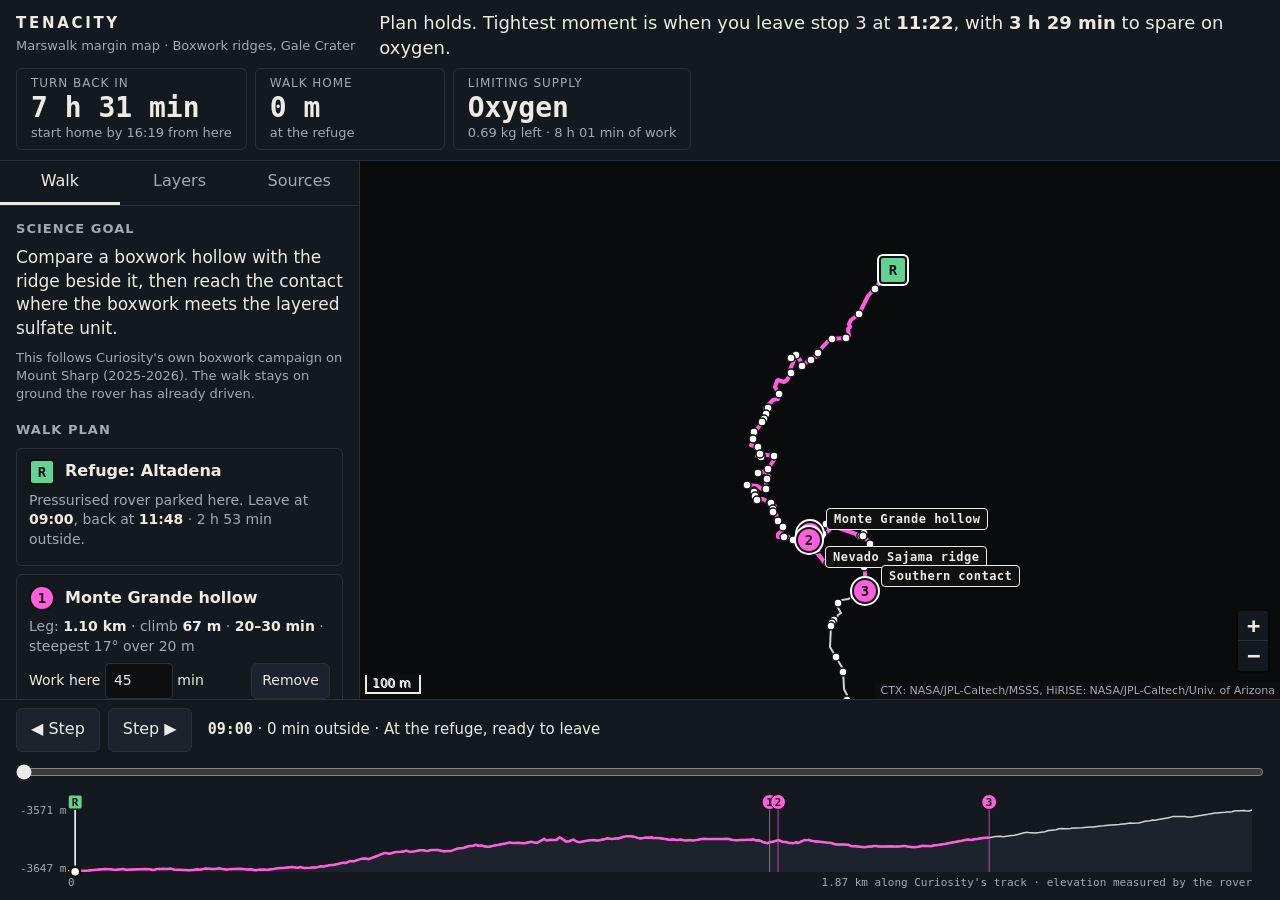
==== index.html @ 10435a05 "Add first version of the Marswalk margin map Static web app for one walk across the boxwork ridges o" ====
<!doctype html>
<html lang="en">
<head>
  <meta charset="utf-8">
  <meta name="viewport" content="width=device-width, initial-scale=1">
  <title>Tenacity · Marswalk margin map</title>
  <link rel="stylesheet" href="vendor/leaflet/leaflet.css">
  <link rel="stylesheet" href="css/style.css">
</head>
<body>
  <header id="strip">
    <div class="brand">
      <strong>TENACITY</strong>
      <span>Marswalk margin map · Boxwork ridges, Gale Crater</span>
    </div>
    <p id="verdict" role="status" aria-live="polite"></p>
    <div class="nums">
      <div class="num" id="num-turn"><span class="k">Turn back in</span><span class="v"></span><span class="s"></span></div>
      <div class="num" id="num-home"><span class="k">Walk home</span><span class="v"></span><span class="s"></span></div>
      <div class="num" id="num-limit"><span class="k">Limiting supply</span><span class="v"></span><span class="s"></span></div>
    </div>
  </header>

  <main>
    <aside id="panel">
      <nav class="tabs" role="tablist">
        <button role="tab" data-tab="walk" aria-selected="true">Walk</button>
        <button role="tab" data-tab="layers" aria-selected="false">Layers</button>
        <button role="tab" data-tab="sources" aria-selected="false">Sources</button>
      </nav>
      <section id="tab-walk" class="tab"></section>
      <section id="tab-layers" class="tab" hidden></section>
      <section id="tab-sources" class="tab" hidden></section>
    </aside>

    <div id="map" aria-label="Map of the walk"></div>
    <section id="stopcard" hidden></section>
  </main>

  <footer id="timeline">
    <div class="tl-controls">
      <button id="leg-prev" aria-label="Previous step">◀ Step</button>
      <button id="leg-next" aria-label="Next step">Step ▶</button>
      <div id="tl-label"></div>
    </div>
    <input id="scrub" type="range" min="0" max="100" step="1" value="0" aria-label="Time in the plan">
    <div id="profile"></div>
  </footer>

  <div id="cuff-sheet" hidden>
    <div class="cuff-actions">
      <button id="cuff-print">Print</button>
      <button id="cuff-close">Close</button>
    </div>
    <article id="cuff"></article>
  </div>

  <script src="vendor/leaflet/leaflet.js"></script>
  <script type="module" src="js/app.js"></script>
</body>
</html>
---- vendor/leaflet/leaflet.css ----
/* required styles */

.leaflet-pane,
.leaflet-tile,
.leaflet-marker-icon,
.leaflet-marker-shadow,
.leaflet-tile-container,
.leaflet-pane > svg,
.leaflet-pane > canvas,
.leaflet-zoom-box,
.leaflet-image-layer,
.leaflet-layer {
	position: absolute;
	left: 0;
	top: 0;
	}
.leaflet-container {
	overflow: hidden;
	}
.leaflet-tile,
.leaflet-marker-icon,
.leaflet-marker-shadow {
	-webkit-user-select: none;
	   -moz-user-select: none;
	        user-select: none;
	  -webkit-user-drag: none;
	}
/* Prevents IE11 from highlighting tiles in blue */
.leaflet-tile::selection {
	background: transparent;
}
/* Safari renders non-retina tile on retina better with this, but Chrome is worse */
.leaflet-safari .leaflet-tile {
	image-rendering: -webkit-optimize-contrast;
	}
/* hack that prevents hw layers "stretching" when loading new tiles */
.leaflet-safari .leaflet-tile-container {
	width: 1600px;
	height: 1600px;
	-webkit-transform-origin: 0 0;
	}
.leaflet-marker-icon,
.leaflet-marker-shadow {
	display: block;
	}
/* .leaflet-container svg: reset svg max-width decleration shipped in Joomla! (joomla.org) 3.x */
/* .leaflet-container img: map is broken in FF if you have max-width: 100% on tiles */
.leaflet-container .leaflet-overlay-pane svg {
	max-width: none !important;
	max-height: none !important;
	}
.leaflet-container .leaflet-marker-pane img,
.leaflet-container .leaflet-shadow-pane img,
.leaflet-container .leaflet-tile-pane img,
.leaflet-container img.leaflet-image-layer,
.leaflet-container .leaflet-tile {
	max-width: none !important;
	max-height: none !important;
	width: auto;
	padding: 0;
	}

.leaflet-container img.leaflet-tile {
	/* See: https://bugs.chromium.org/p/chromium/issues/detail?id=600120 */
	mix-blend-mode: plus-lighter;
}

.leaflet-container.leaflet-touch-zoom {
	-ms-touch-action: pan-x pan-y;
	touch-action: pan-x pan-y;
	}
.leaflet-container.leaflet-touch-drag {
	-ms-touch-action: pinch-zoom;
	/* Fallback for FF which doesn't support pinch-zoom */
	touch-action: none;
	touch-action: pinch-zoom;
}
.leaflet-container.leaflet-touch-drag.leaflet-touch-zoom {
	-ms-touch-action: none;
	touch-action: none;
}
.leaflet-container {
	-webkit-tap-highlight-color: transparent;
}
.leaflet-container a {
	-webkit-tap-highlight-color: rgba(51, 181, 229, 0.4);
}
.leaflet-tile {
	filter: inherit;
	visibility: hidden;
	}
.leaflet-tile-loaded {
	visibility: inherit;
	}
.leaflet-zoom-box {
	width: 0;
	height: 0;
	-moz-box-sizing: border-box;
	     box-sizing: border-box;
	z-index: 800;
	}
/* workaround for https://bugzilla.mozilla.org/show_bug.cgi?id=888319 */
.leaflet-overlay-pane svg {
	-moz-user-select: none;
	}

.leaflet-pane         { z-index: 400; }

.leaflet-tile-pane    { z-index: 200; }
.leaflet-overlay-pane { z-index: 400; }
.leaflet-shadow-pane  { z-index: 500; }
.leaflet-marker-pane  { z-index: 600; }
.leaflet-tooltip-pane   { z-index: 650; }
.leaflet-popup-pane   { z-index: 700; }

.leaflet-map-pane canvas { z-index: 100; }
.leaflet-map-pane svg    { z-index: 200; }

.leaflet-vml-shape {
	width: 1px;
	height: 1px;
	}
.lvml {
	behavior: url(#default#VML);
	display: inline-block;
	position: absolute;
	}


/* control positioning */

.leaflet-control {
	position: relative;
	z-index: 800;
	pointer-events: visiblePainted; /* IE 9-10 doesn't have auto */
	pointer-events: auto;
	}
.leaflet-top,
.leaflet-bottom {
	position: absolute;
	z-index: 1000;
	pointer-events: none;
	}
.leaflet-top {
	top: 0;
	}
.leaflet-right {
	right: 0;
	}
.leaflet-bottom {
	bottom: 0;
	}
.leaflet-left {
	left: 0;
	}
.leaflet-control {
	float: left;
	clear: both;
	}
.leaflet-right .leaflet-control {
	float: right;
	}
.leaflet-top .leaflet-control {
	margin-top: 10px;
	}
.leaflet-bottom .leaflet-control {
	margin-bottom: 10px;
	}
.leaflet-left .leaflet-control {
	margin-left: 10px;
	}
.leaflet-right .leaflet-control {
	margin-right: 10px;
	}


/* zoom and fade animations */

.leaflet-fade-anim .leaflet-popup {
	opacity: 0;
	-webkit-transition: opacity 0.2s linear;
	   -moz-transition: opacity 0.2s linear;
	        transition: opacity 0.2s linear;
	}
.leaflet-fade-anim .leaflet-map-pane .leaflet-popup {
	opacity: 1;
	}
.leaflet-zoom-animated {
	-webkit-transform-origin: 0 0;
	    -ms-transform-origin: 0 0;
	        transform-origin: 0 0;
	}
svg.leaflet-zoom-animated {
	will-change: transform;
}

.leaflet-zoom-anim .leaflet-zoom-animated {
	-webkit-transition: -webkit-transform 0.25s cubic-bezier(0,0,0.25,1);
	   -moz-transition:    -moz-transform 0.25s cubic-bezier(0,0,0.25,1);
	        transition:         transform 0.25s cubic-bezier(0,0,0.25,1);
	}
.leaflet-zoom-anim .leaflet-tile,
.leaflet-pan-anim .leaflet-tile {
	-webkit-transition: none;
	   -moz-transition: none;
	        transition: none;
	}

.leaflet-zoom-anim .leaflet-zoom-hide {
	visibility: hidden;
	}


/* cursors */

.leaflet-interactive {
	cursor: pointer;
	}
.leaflet-grab {
	cursor: -webkit-grab;
	cursor:    -moz-grab;
	cursor:         grab;
	}
.leaflet-crosshair,
.leaflet-crosshair .leaflet-interactive {
	cursor: crosshair;
	}
.leaflet-popup-pane,
.leaflet-control {
	cursor: auto;
	}
.leaflet-dragging .leaflet-grab,
.leaflet-dragging .leaflet-grab .leaflet-interactive,
.leaflet-dragging .leaflet-marker-draggable {
	cursor: move;
	cursor: -webkit-grabbing;
	cursor:    -moz-grabbing;
	cursor:         grabbing;
	}

/* marker & overlays interactivity */
.leaflet-marker-icon,
.leaflet-marker-shadow,
.leaflet-image-layer,
.leaflet-pane > svg path,
.leaflet-tile-container {
	pointer-events: none;
	}

.leaflet-marker-icon.leaflet-interactive,
.leaflet-image-layer.leaflet-interactive,
.leaflet-pane > svg path.leaflet-interactive,
svg.leaflet-image-layer.leaflet-interactive path {
	pointer-events: visiblePainted; /* IE 9-10 doesn't have auto */
	pointer-events: auto;
	}

/* visual tweaks */

.leaflet-container {
	background: #ddd;
	outline-offset: 1px;
	}
.leaflet-container a {
	color: #0078A8;
	}
.leaflet-zoom-box {
	border: 2px dotted #38f;
	background: rgba(255,255,255,0.5);
	}


/* general typography */
.leaflet-container {
	font-family: "Helvetica Neue", Arial, Helvetica, sans-serif;
	font-size: 12px;
	font-size: 0.75rem;
	line-height: 1.5;
	}


/* general toolbar styles */

.leaflet-bar {
	box-shadow: 0 1px 5px rgba(0,0,0,0.65);
	border-radius: 4px;
	}
.leaflet-bar a {
	background-color: #fff;
	border-bottom: 1px solid #ccc;
	width: 26px;
	height: 26px;
	line-height: 26px;
	display: block;
	text-align: center;
	text-decoration: none;
	color: black;
	}
.leaflet-bar a,
.leaflet-control-layers-toggle {
	background-position: 50% 50%;
	background-repeat: no-repeat;
	display: block;
	}
.leaflet-bar a:hover,
.leaflet-bar a:focus {
	background-color: #f4f4f4;
	}
.leaflet-bar a:first-child {
	border-top-left-radius: 4px;
	border-top-right-radius: 4px;
	}
.leaflet-bar a:last-child {
	border-bottom-left-radius: 4px;
	border-bottom-right-radius: 4px;
	border-bottom: none;
	}
.leaflet-bar a.leaflet-disabled {
	cursor: default;
	background-color: #f4f4f4;
	color: #bbb;
	}

.leaflet-touch .leaflet-bar a {
	width: 30px;
	height: 30px;
	line-height: 30px;
	}
.leaflet-touch .leaflet-bar a:first-child {
	border-top-left-radius: 2px;
	border-top-right-radius: 2px;
	}
.leaflet-touch .leaflet-bar a:last-child {
	border-bottom-left-radius: 2px;
	border-bottom-right-radius: 2px;
	}

/* zoom control */

.leaflet-control-zoom-in,
.leaflet-control-zoom-out {
	font: bold 18px 'Lucida Console', Monaco, monospace;
	text-indent: 1px;
	}

.leaflet-touch .leaflet-control-zoom-in, .leaflet-touch .leaflet-control-zoom-out  {
	font-size: 22px;
	}


/* layers control */

.leaflet-control-layers {
	box-shadow: 0 1px 5px rgba(0,0,0,0.4);
	background: #fff;
	border-radius: 5px;
	}
.leaflet-control-layers-toggle {
	background-image: url(images/layers.png);
	width: 36px;
	height: 36px;
	}
.leaflet-retina .leaflet-control-layers-toggle {
	background-image: url(images/layers-2x.png);
	background-size: 26px 26px;
	}
.leaflet-touch .leaflet-control-layers-toggle {
	width: 44px;
	height: 44px;
	}
.leaflet-control-layers .leaflet-control-layers-list,
.leaflet-control-layers-expanded .leaflet-control-layers-toggle {
	display: none;
	}
.leaflet-control-layers-expanded .leaflet-control-layers-list {
	display: block;
	position: relative;
	}
.leaflet-control-layers-expanded {
	padding: 6px 10px 6px 6px;
	color: #333;
	background: #fff;
	}
.leaflet-control-layers-scrollbar {
	overflow-y: scroll;
	overflow-x: hidden;
	padding-right: 5px;
	}
.leaflet-control-layers-selector {
	margin-top: 2px;
	position: relative;
	top: 1px;
	}
.leaflet-control-layers label {
	display: block;
	font-size: 13px;
	font-size: 1.08333em;
	}
.leaflet-control-layers-separator {
	height: 0;
	border-top: 1px solid #ddd;
	margin: 5px -10px 5px -6px;
	}

/* Default icon URLs */
.leaflet-default-icon-path { /* used only in path-guessing heuristic, see L.Icon.Default */
	background-image: url(images/marker-icon.png);
	}


/* attribution and scale controls */

.leaflet-container .leaflet-control-attribution {
	background: #fff;
	background: rgba(255, 255, 255, 0.8);
	margin: 0;
	}
.leaflet-control-attribution,
.leaflet-control-scale-line {
	padding: 0 5px;
	color: #333;
	line-height: 1.4;
	}
.leaflet-control-attribution a {
	text-decoration: none;
	}
.leaflet-control-attribution a:hover,
.leaflet-control-attribution a:focus {
	text-decoration: underline;
	}
.leaflet-attribution-flag {
	display: inline !important;
	vertical-align: baseline !important;
	width: 1em;
	height: 0.6669em;
	}
.leaflet-left .leaflet-control-scale {
	margin-left: 5px;
	}
.leaflet-bottom .leaflet-control-scale {
	margin-bottom: 5px;
	}
.leaflet-control-scale-line {
	border: 2px solid #777;
	border-top: none;
	line-height: 1.1;
	padding: 2px 5px 1px;
	white-space: nowrap;
	-moz-box-sizing: border-box;
	     box-sizing: border-box;
	background: rgba(255, 255, 255, 0.8);
	text-shadow: 1px 1px #fff;
	}
.leaflet-control-scale-line:not(:first-child) {
	border-top: 2px solid #777;
	border-bottom: none;
	margin-top: -2px;
	}
.leaflet-control-scale-line:not(:first-child):not(:last-child) {
	border-bottom: 2px solid #777;
	}

.leaflet-touch .leaflet-control-attribution,
.leaflet-touch .leaflet-control-layers,
.leaflet-touch .leaflet-bar {
	box-shadow: none;
	}
.leaflet-touch .leaflet-control-layers,
.leaflet-touch .leaflet-bar {
	border: 2px solid rgba(0,0,0,0.2);
	background-clip: padding-box;
	}


/* popup */

.leaflet-popup {
	position: absolute;
	text-align: center;
	margin-bottom: 20px;
	}
.leaflet-popup-content-wrapper {
	padding: 1px;
	text-align: left;
	border-radius: 12px;
	}
.leaflet-popup-content {
	margin: 13px 24px 13px 20px;
	line-height: 1.3;
	font-size: 13px;
	font-size: 1.08333em;
	min-height: 1px;
	}
.leaflet-popup-content p {
	margin: 17px 0;
	margin: 1.3em 0;
	}
.leaflet-popup-tip-container {
	width: 40px;
	height: 20px;
	position: absolute;
	left: 50%;
	margin-top: -1px;
	margin-left: -20px;
	overflow: hidden;
	pointer-events: none;
	}
.leaflet-popup-tip {
	width: 17px;
	height: 17px;
	padding: 1px;

	margin: -10px auto 0;
	pointer-events: auto;

	-webkit-transform: rotate(45deg);
	   -moz-transform: rotate(45deg);
	    -ms-transform: rotate(45deg);
	        transform: rotate(45deg);
	}
.leaflet-popup-content-wrapper,
.leaflet-popup-tip {
	background: white;
	color: #333;
	box-shadow: 0 3px 14px rgba(0,0,0,0.4);
	}
.leaflet-container a.leaflet-popup-close-button {
	position: absolute;
	top: 0;
	right: 0;
	border: none;
	text-align: center;
	width: 24px;
	height: 24px;
	font: 16px/24px Tahoma, Verdana, sans-serif;
	color: #757575;
	text-decoration: none;
	background: transparent;
	}
.leaflet-container a.leaflet-popup-close-button:hover,
.leaflet-container a.leaflet-popup-close-button:focus {
	color: #585858;
	}
.leaflet-popup-scrolled {
	overflow: auto;
	}

.leaflet-oldie .leaflet-popup-content-wrapper {
	-ms-zoom: 1;
	}
.leaflet-oldie .leaflet-popup-tip {
	width: 24px;
	margin: 0 auto;

	-ms-filter: "progid:DXImageTransform.Microsoft.Matrix(M11=0.70710678, M12=0.70710678, M21=-0.70710678, M22=0.70710678)";
	filter: progid:DXImageTransform.Microsoft.Matrix(M11=0.70710678, M12=0.70710678, M21=-0.70710678, M22=0.70710678);
	}

.leaflet-oldie .leaflet-control-zoom,
.leaflet-oldie .leaflet-control-layers,
.leaflet-oldie .leaflet-popup-content-wrapper,
.leaflet-oldie .leaflet-popup-tip {
	border: 1px solid #999;
	}


/* div icon */

.leaflet-div-icon {
	background: #fff;
	border: 1px solid #666;
	}


/* Tooltip */
/* Base styles for the element that has a tooltip */
.leaflet-tooltip {
	position: absolute;
	padding: 6px;
	background-color: #fff;
	border: 1px solid #fff;
	border-radius: 3px;
	color: #222;
	white-space: nowrap;
	-webkit-user-select: none;
	-moz-user-select: none;
	-ms-user-select: none;
	user-select: none;
	pointer-events: none;
	box-shadow: 0 1px 3px rgba(0,0,0,0.4);
	}
.leaflet-tooltip.leaflet-interactive {
	cursor: pointer;
	pointer-events: auto;
	}
.leaflet-tooltip-top:before,
.leaflet-tooltip-bottom:before,
.leaflet-tooltip-left:before,
.leaflet-tooltip-right:before {
	position: absolute;
	pointer-events: none;
	border: 6px solid transparent;
	background: transparent;
	content: "";
	}

/* Directions */

.leaflet-tooltip-bottom {
	margin-top: 6px;
}
.leaflet-tooltip-top {
	margin-top: -6px;
}
.leaflet-tooltip-bottom:before,
.leaflet-tooltip-top:before {
	left: 50%;
	margin-left: -6px;
	}
.leaflet-tooltip-top:before {
	bottom: 0;
	margin-bottom: -12px;
	border-top-color: #fff;
	}
.leaflet-tooltip-bottom:before {
	top: 0;
	margin-top: -12px;
	margin-left: -6px;
	border-bottom-color: #fff;
	}
.leaflet-tooltip-left {
	margin-left: -6px;
}
.leaflet-tooltip-right {
	margin-left: 6px;
}
.leaflet-tooltip-left:before,
.leaflet-tooltip-right:before {
	top: 50%;
	margin-top: -6px;
	}
.leaflet-tooltip-left:before {
	right: 0;
	margin-right: -12px;
	border-left-color: #fff;
	}
.leaflet-tooltip-right:before {
	left: 0;
	margin-left: -12px;
	border-right-color: #fff;
	}

/* Printing */

@media print {
	/* Prevent printers from removing background-images of controls. */
	.leaflet-control {
		-webkit-print-color-adjust: exact;
		print-color-adjust: exact;
		}
	}
---- css/style.css ----
/* Tenacity: quiet, dark, margin first. Six coding colours, each with one meaning. */
:root {
  --bg: #0d0f13;
  --panel: #14181f;
  --line: #2a303a;
  --text: #ecebe7;
  --muted: #a3a9b3;
  --route: #ff5fdc;    /* planned route */
  --walked: #ffffff;   /* ground already walked */
  --select: #55d6ff;   /* selection */
  --refuge: #62d394;   /* refuge */
  --caution: #ffb62e;  /* caution */
  --warning: #ff5a52;  /* warning */
  --font: system-ui, -apple-system, "Segoe UI", Roboto, "Noto Sans", sans-serif;
  --mono: ui-monospace, "SF Mono", "Cascadia Mono", "Roboto Mono", monospace;
}

* { box-sizing: border-box; }
html, body { height: 100%; margin: 0; }
body {
  display: grid;
  grid-template-rows: auto 1fr auto;
  background: var(--bg);
  color: var(--text);
  font: 16px/1.4 var(--font);
}
button, input { font: inherit; color: inherit; }
button {
  min-height: 44px;
  padding: 0 14px;
  background: #1d232c;
  border: 1px solid var(--line);
  border-radius: 6px;
  cursor: pointer;
}
button:hover { border-color: var(--muted); }
button:focus-visible, input:focus-visible, a:focus-visible { outline: 2px solid var(--select); outline-offset: 2px; }
a { color: var(--select); }

/* ---- Status strip ---- */
#strip {
  display: flex;
  flex-wrap: wrap;
  gap: 8px 24px;
  align-items: center;
  padding: 10px 16px;
  background: var(--panel);
  border-bottom: 1px solid var(--line);
}
.brand { flex: 0 0 auto; }
#verdict { flex: 1 1 380px; }
.nums { flex: 0 1 auto; flex-wrap: wrap; }
.brand strong { display: block; letter-spacing: 0.18em; font-size: 15px; }
.brand span { color: var(--muted); font-size: 13px; }
#verdict { margin: 0; font-size: 18px; }
#verdict.bad { color: var(--warning); font-weight: 600; }
#verdict .mark { font-family: var(--mono); margin-right: 8px; }
.nums { display: flex; gap: 8px; }
.num {
  min-width: 190px;
  padding: 6px 14px;
  border: 1px solid var(--line);
  border-radius: 6px;
  display: grid;
}
.num .k { color: var(--muted); font-size: 12px; text-transform: uppercase; letter-spacing: 0.08em; }
.num .v { font: 600 28px/1.15 var(--mono); font-variant-numeric: tabular-nums; white-space: nowrap; }
.num .s { color: var(--muted); font-size: 13px; white-space: nowrap; }
.num.caution { border-color: var(--caution); }
.num.caution .v { color: var(--caution); }
.num.warning { border-color: var(--warning); border-width: 2px; }
.num.warning .v { color: var(--warning); }

/* ---- Main ---- */
main { position: relative; display: grid; grid-template-columns: 360px 1fr; min-height: 0; }
#panel { background: var(--panel); border-right: 1px solid var(--line); display: flex; flex-direction: column; min-height: 0; }
.tabs { display: flex; border-bottom: 1px solid var(--line); }
.tabs button { flex: 1; border: 0; border-radius: 0; background: none; color: var(--muted); border-bottom: 3px solid transparent; }
.tabs button[aria-selected="true"] { color: var(--text); border-bottom-color: var(--text); }
.tab { overflow-y: auto; padding: 14px 16px 24px; }
.tab h2 { font-size: 13px; text-transform: uppercase; letter-spacing: 0.08em; color: var(--muted); margin: 18px 0 8px; }
.tab h2:first-child { margin-top: 0; }
.tab p { margin: 0 0 8px; }
.small { font-size: 13px; color: var(--muted); }

.goal { font-size: 17px; }
.plan { list-style: none; margin: 0; padding: 0; display: grid; gap: 8px; }
.plan li { border: 1px solid var(--line); border-radius: 6px; padding: 10px 12px; }
.plan .head { display: flex; align-items: center; gap: 10px; }
.plan .name { font-weight: 600; flex: 1; background: none; border: 0; padding: 0; min-height: 0; text-align: left; }
.plan .name:hover { text-decoration: underline; }
.badge {
  flex: none; width: 26px; height: 26px; border-radius: 50%;
  display: grid; place-items: center;
  font: 700 14px var(--mono); color: #111; background: var(--route); border: 2px solid #111;
}
.badge.refuge { border-radius: 4px; background: var(--refuge); }
.plan .facts { margin: 6px 0; font-size: 14px; color: var(--muted); }
.plan .facts b { color: var(--text); font-weight: 600; }
.plan .row { display: flex; align-items: center; gap: 8px; font-size: 14px; flex-wrap: wrap; }
.plan .row input { width: 68px; min-height: 36px; background: #0d0f13; border: 1px solid var(--line); border-radius: 4px; padding: 0 8px; }
.plan .row button { min-height: 36px; padding: 0 10px; margin-left: auto; }
.flag { color: var(--caution); font-weight: 600; }
.flag::before { content: "▲ "; }

.assume { display: grid; grid-template-columns: 1fr auto; gap: 8px 10px; align-items: center; font-size: 14px; }
.assume input { width: 84px; min-height: 36px; background: #0d0f13; border: 1px solid var(--line); border-radius: 4px; padding: 0 8px; }
.actions { display: flex; gap: 8px; margin-top: 16px; flex-wrap: wrap; }
.actions .primary { background: var(--text); color: #111; border-color: var(--text); font-weight: 600; }

/* Honesty tags: border style differs as well as the word, so colour is never the only cue. */
.tag { display: inline-block; font: 600 10px var(--mono); letter-spacing: 0.06em; padding: 1px 5px; border: 1px solid var(--muted); border-radius: 3px; color: var(--muted); vertical-align: 1px; white-space: nowrap; }
.tag.measured { border-style: solid; color: var(--text); border-color: var(--text); }
.tag.nasa { border-style: double; border-width: 3px; }
.tag.derived { border-style: dashed; }
.tag.assumed { border-style: dotted; }

.layer-list { display: grid; gap: 4px; }
.layer-list label { display: flex; align-items: center; gap: 10px; min-height: 40px; }
.layer-list input { width: 20px; height: 20px; accent-color: var(--text); }
.legend { display: grid; grid-template-columns: 34px 1fr; gap: 8px 10px; align-items: center; font-size: 14px; }
.legend svg { display: block; }
.cond { display: grid; grid-template-columns: 1fr auto; gap: 4px 12px; font-size: 14px; }
.cond dt { color: var(--muted); }
.cond dd { margin: 0; text-align: right; font-family: var(--mono); }
.stale { border: 1px solid var(--caution); color: var(--caution); border-radius: 4px; padding: 6px 8px; font-size: 13px; margin: 0 0 8px; }
.stale::before { content: "▲ STALE · "; font-weight: 700; }

.src { width: 100%; border-collapse: collapse; font-size: 13px; }
.src td { padding: 8px 0; border-top: 1px solid var(--line); vertical-align: top; }
.src td:last-child { text-align: right; padding-left: 8px; }
.src .val { font-family: var(--mono); color: var(--text); }

/* ---- Map ---- */
#map { background: #0a0b0d; min-height: 0; }
.leaflet-container { font: inherit; background: #0a0b0d; }
.leaflet-control-attribution { background: rgba(13, 15, 19, 0.8) !important; color: var(--muted); font-size: 11px; }
.leaflet-control-attribution a { color: var(--muted); }
.leaflet-bar a { background: var(--panel); color: var(--text); border-color: var(--line); width: 44px; height: 44px; line-height: 44px; font-size: 22px; }
.leaflet-bar a:hover { background: #1d232c; color: var(--text); }
.leaflet-control-scale-line { background: rgba(13, 15, 19, 0.8); color: var(--text); border-color: var(--text); font-size: 12px; }
.muted-terrain .leaflet-tile-pane { filter: grayscale(0.85) brightness(0.72) contrast(1.15); }

.mk { display: grid; place-items: center; font: 700 14px var(--mono); color: #111; }
.mk-stop { background: var(--route); border: 2px solid #111; border-radius: 50%; box-shadow: 0 0 0 2px #fff; }
.mk-refuge { background: var(--refuge); border: 2px solid #111; border-radius: 4px; box-shadow: 0 0 0 2px #fff; }
.mk-you { background: #fff; border: 4px solid #111; border-radius: 50%; box-shadow: 0 0 0 2px #fff; }
.mk-label {
  white-space: nowrap; font: 700 12px var(--mono); letter-spacing: 0.04em;
  padding: 3px 7px; border-radius: 4px; background: #111; border: 2px solid currentColor;
}
.mk-label.caution { color: var(--caution); }
.mk-label.warning { color: var(--warning); }
.mk-label.you { color: #fff; }
.mk-label.name { color: var(--text); border-width: 1px; font-weight: 600; }

/* ---- Stop card ---- */
#stopcard {
  position: absolute; top: 12px; right: 12px; z-index: 1000;
  width: min(340px, calc(100% - 396px));
  background: var(--panel); border: 1px solid var(--line); border-top: 3px solid var(--select); border-radius: 6px;
  max-height: calc(100% - 24px); overflow-y: auto;
}
#stopcard img { display: block; width: 100%; aspect-ratio: 1 / 1; object-fit: cover; background: #000; }
#stopcard .body { padding: 12px 14px 14px; }
#stopcard h3 { margin: 0; font-size: 19px; }
#stopcard .kind { color: var(--muted); font-size: 13px; margin-bottom: 8px; }
#stopcard .credit { font-size: 11px; color: var(--muted); padding: 4px 14px 0; }
#stopcard .trio { display: grid; grid-template-columns: repeat(3, 1fr); gap: 8px; margin: 10px 0; }
#stopcard .trio div { border: 1px solid var(--line); border-radius: 4px; padding: 6px 8px; }
#stopcard .trio b { display: block; font: 600 18px var(--mono); }
#stopcard .trio span { font-size: 11px; color: var(--muted); text-transform: uppercase; letter-spacing: 0.06em; }
#stopcard .close { position: absolute; top: 8px; right: 8px; width: 44px; padding: 0; background: rgba(13, 15, 19, 0.85); }

/* ---- Timeline ---- */
#timeline { background: var(--panel); border-top: 1px solid var(--line); padding: 8px 16px 10px; }
.tl-controls { display: flex; align-items: center; gap: 8px; }
#tl-label { margin-left: 8px; font-size: 15px; }
#tl-label b { font-family: var(--mono); }
#scrub { width: 100%; height: 32px; margin: 4px 0 0; accent-color: var(--text); }
#profile svg { display: block; width: 100%; height: 96px; }
#profile text { font: 11px var(--mono); fill: var(--muted); }

/* ---- Cuff card ---- */
#cuff-sheet {
  position: fixed; inset: 0; z-index: 2000; overflow: auto;
  background: rgba(5, 6, 8, 0.92); padding: 24px;
}
#cuff-sheet[hidden] { display: none; }
.cuff-actions { display: flex; gap: 8px; justify-content: center; margin-bottom: 16px; }
#cuff {
  width: 105mm; min-height: 148mm; margin: 0 auto; padding: 6mm;
  background: #fff; color: #000; font: 11pt/1.3 var(--font);
}
#cuff h1 { font-size: 13pt; margin: 0; letter-spacing: 0.1em; }
#cuff .sub { font-size: 9pt; margin: 0 0 2mm; }
#cuff svg { display: block; width: 100%; border: 0.4mm solid #000; margin-bottom: 2mm; }
#cuff table { width: 100%; border-collapse: collapse; font-size: 10pt; }
#cuff th { text-align: left; font-size: 7.5pt; text-transform: uppercase; border-bottom: 0.4mm solid #000; padding: 0 0 0.5mm; }
#cuff td { padding: 1.2mm 0; border-bottom: 0.2mm solid #000; vertical-align: top; }
#cuff td.n { font: 700 13pt var(--mono); width: 8mm; }
#cuff td.by { font: 700 13pt var(--mono); text-align: right; }
#cuff .leg { font-size: 9pt; }
#cuff .big { margin: 2.5mm 0 1.5mm; padding: 2mm; border: 0.8mm solid #000; font-size: 11pt; }
#cuff .big b { font: 700 20pt var(--mono); display: block; }
#cuff .rule { font-size: 8.5pt; margin: 0 0 1mm; }
#cuff .fine { font-size: 7pt; margin: 0; }

@media print {
  @page { size: A6; margin: 0; }
  body { display: block; background: #fff; }
  #strip, main, #timeline, .cuff-actions { display: none !important; }
  #cuff-sheet { position: static; display: block !important; background: none; padding: 0; overflow: visible; }
  #cuff { margin: 0; }
}

@media (max-width: 900px) {
  .num { flex: 1; min-width: 150px; }
  main { grid-template-columns: 1fr; grid-template-rows: 46vh auto; }
  #map { grid-row: 1; }
  #panel { grid-row: 2; border-right: 0; border-top: 1px solid var(--line); max-height: 50vh; }
  #stopcard { width: calc(100% - 24px); max-height: 44vh; }
  body { grid-template-rows: auto auto auto; height: auto; }
}
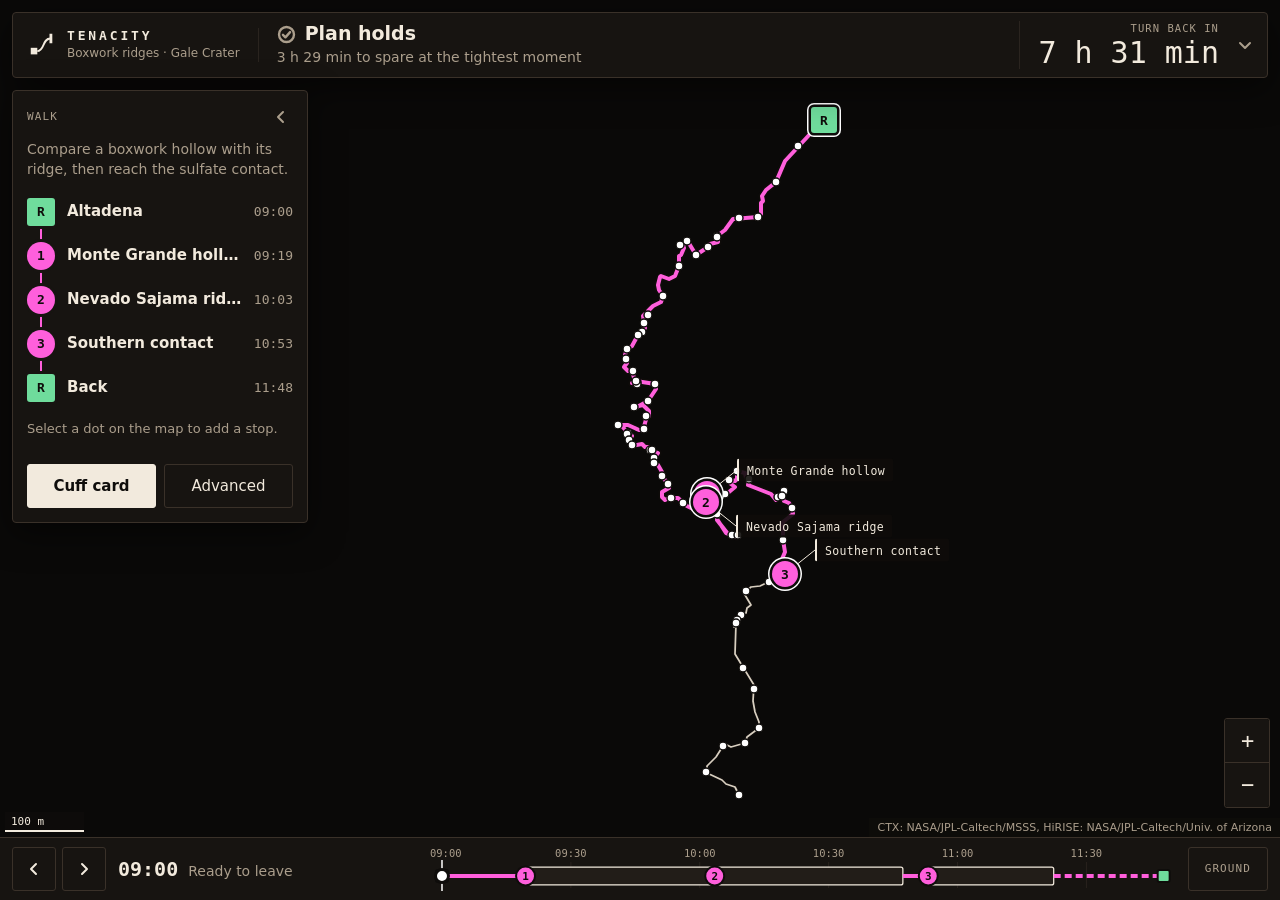
==== commit cc52b155: "Rebuild the interface around the map The map now fills the screen. The default view shows one answer" ====
--- a/index.html
+++ b/index.html
@@ -4,52 +4,69 @@
   <meta charset="utf-8">
   <meta name="viewport" content="width=device-width, initial-scale=1">
   <title>Tenacity · Marswalk margin map</title>
+  <link rel="icon" href="data:image/svg+xml,%3Csvg xmlns='http://www.w3.org/2000/svg' viewBox='0 0 32 32'%3E%3Crect width='32' height='32' rx='5' fill='%230f0d0b'/%3E%3Crect x='5' y='19' width='7' height='7' fill='%23f2eadd'/%3E%3Cpath d='M12 22.5C19 22.5 16 9 24.5 9' fill='none' stroke='%23f2eadd' stroke-width='2.2'/%3E%3Cpath d='M25 4.5v9' stroke='%23f2eadd' stroke-width='3'/%3E%3C/svg%3E">
+  <link rel="preload" href="vendor/fonts/martian-mono-latin-wdth-normal.woff2" as="font" type="font/woff2" crossorigin>
+  <link rel="preload" href="vendor/fonts/instrument-sans-latin-wdth-normal.woff2" as="font" type="font/woff2" crossorigin>
   <link rel="stylesheet" href="vendor/leaflet/leaflet.css">
   <link rel="stylesheet" href="css/style.css">
 </head>
 <body>
-  <header id="strip">
-    <div class="brand">
-      <strong>TENACITY</strong>
-      <span>Marswalk margin map · Boxwork ridges, Gale Crater</span>
+  <main id="stage">
+    <div id="map" aria-label="Map of the walk"></div>
+    <div id="cursor-pos" aria-hidden="true"></div>
+
+    <!-- Everything that floats over the map. The map stays the biggest thing on screen. -->
+    <div id="hud">
+      <header id="answer">
+        <button id="answer-main" data-act="more" aria-expanded="false" aria-controls="answer-more">
+          <span class="brand">
+            <svg class="logo" viewBox="0 0 32 32" aria-hidden="true">
+              <rect x="4" y="19" width="7" height="7"/>
+              <path class="way" d="M11 22.5C19 22.5 16 9 25 9"/>
+              <path class="bar" d="M25.5 4v10"/>
+            </svg>
+            <span><strong>TENACITY</strong><small>Boxwork ridges · Gale Crater</small></span>
+          </span>
+          <span class="say" role="status" aria-live="polite"><span id="verdict"></span><span id="verdict-sub"></span></span>
+          <span class="hero" id="hero"><span class="k"></span><span class="v"></span></span>
+          <svg class="chev" viewBox="0 0 16 16" aria-hidden="true"><path d="m3 6 5 5 5-5"/></svg>
+        </button>
+        <div id="answer-more" hidden>
+          <div class="num" id="num-turn"><span class="k"></span><span class="v"></span><span class="s"></span></div>
+          <div class="num" id="num-home"><span class="k">Walk home</span><span class="v"></span><span class="s"></span></div>
+          <div class="num" id="num-limit"><span class="k">Limiting supply</span><span class="v"></span>
+            <div class="gauge" aria-hidden="true"><i class="left"></i><i class="kept"></i></div>
+            <span class="s"></span></div>
+          <p id="verdict-long"></p>
+        </div>
+      </header>
+
+      <aside id="walk" aria-label="Walk plan"></aside>
+      <section id="stopcard" hidden></section>
+      <aside id="drawer" aria-label="Advanced" hidden></aside>
     </div>
-    <p id="verdict" role="status" aria-live="polite"></p>
-    <div class="nums">
-      <div class="num" id="num-turn"><span class="k">Turn back in</span><span class="v"></span><span class="s"></span></div>
-      <div class="num" id="num-home"><span class="k">Walk home</span><span class="v"></span><span class="s"></span></div>
-      <div class="num" id="num-limit"><span class="k">Limiting supply</span><span class="v"></span><span class="s"></span></div>
-    </div>
-  </header>
-
-  <main>
-    <aside id="panel">
-      <nav class="tabs" role="tablist">
-        <button role="tab" data-tab="walk" aria-selected="true">Walk</button>
-        <button role="tab" data-tab="layers" aria-selected="false">Layers</button>
-        <button role="tab" data-tab="sources" aria-selected="false">Sources</button>
-      </nav>
-      <section id="tab-walk" class="tab"></section>
-      <section id="tab-layers" class="tab" hidden></section>
-      <section id="tab-sources" class="tab" hidden></section>
-    </aside>
-
-    <div id="map" aria-label="Map of the walk"></div>
-    <section id="stopcard" hidden></section>
   </main>
 
   <footer id="timeline">
-    <div class="tl-controls">
-      <button id="leg-prev" aria-label="Previous step">◀ Step</button>
-      <button id="leg-next" aria-label="Next step">Step ▶</button>
-      <div id="tl-label"></div>
+    <div class="tl-steps">
+      <button id="leg-prev" class="icon-btn" aria-label="Previous step"><svg viewBox="0 0 16 16"><path d="M10 3 5 8l5 5"/></svg></button>
+      <button id="leg-next" class="icon-btn" aria-label="Next step"><svg viewBox="0 0 16 16"><path d="m6 3 5 5-5 5"/></svg></button>
     </div>
-    <input id="scrub" type="range" min="0" max="100" step="1" value="0" aria-label="Time in the plan">
-    <div id="profile"></div>
+    <div id="tl-label"></div>
+    <div id="band">
+      <input id="scrub" type="range" min="0" max="100" step="1" value="0" aria-label="Time in the plan, minutes after leaving">
+      <div id="band-svg"></div>
+    </div>
+    <button id="profile-toggle" data-act="profile" aria-expanded="false" aria-controls="profile-row">Ground</button>
+    <div id="profile-row" hidden>
+      <div id="profile"></div>
+      <p class="cap" id="profile-cap"></p>
+    </div>
   </footer>
 
   <div id="cuff-sheet" hidden>
     <div class="cuff-actions">
-      <button id="cuff-print">Print</button>
+      <button id="cuff-print" class="primary">Print</button>
       <button id="cuff-close">Close</button>
     </div>
     <article id="cuff"></article>
--- a/css/style.css
+++ b/css/style.css
@@ -1,224 +1,381 @@
-/* Tenacity: quiet, dark, margin first. Six coding colours, each with one meaning. */
+/* Tenacity. The map is the screen. One answer floats on top, a short stop list sits
+   beside it, and everything else waits behind a click.
+   Warm basalt surfaces, bone type, six coding colours that each mean one thing. */
+
+@font-face {
+  font-family: "Martian Mono";
+  src: url("../vendor/fonts/martian-mono-latin-wdth-normal.woff2") format("woff2");
+  font-weight: 100 800;
+  font-stretch: 75% 112.5%;
+  font-display: swap;
+}
+@font-face {
+  font-family: "Instrument Sans";
+  src: url("../vendor/fonts/instrument-sans-latin-wdth-normal.woff2") format("woff2");
+  font-weight: 400 700;
+  font-stretch: 75% 100%;
+  font-display: swap;
+}
+
 :root {
-  --bg: #0d0f13;
-  --panel: #14181f;
-  --line: #2a303a;
-  --text: #ecebe7;
-  --muted: #a3a9b3;
-  --route: #ff5fdc;    /* planned route */
-  --walked: #ffffff;   /* ground already walked */
-  --select: #55d6ff;   /* selection */
-  --refuge: #62d394;   /* refuge */
-  --caution: #ffb62e;  /* caution */
-  --warning: #ff5a52;  /* warning */
-  --font: system-ui, -apple-system, "Segoe UI", Roboto, "Noto Sans", sans-serif;
-  --mono: ui-monospace, "SF Mono", "Cascadia Mono", "Roboto Mono", monospace;
+  --bg: #0f0d0b;        /* basalt */
+  --panel: #171411;
+  --raise: #221d18;
+  --line: #3a3129;
+  --hair: #2a241f;
+  --text: #f2eadd;      /* bone */
+  --muted: #ab9e8c;     /* dust */
+  --dim: #7d7162;
+
+  --route: #ff5fdc;     /* planned route */
+  --walked: #ffffff;    /* ground already walked */
+  --select: #5cd9ff;    /* selection */
+  --refuge: #6fdc9c;    /* refuge */
+  --caution: #ffb62e;   /* caution */
+  --warning: #ff5d55;   /* warning */
+
+  --sans: "Instrument Sans", system-ui, -apple-system, "Segoe UI", Roboto, sans-serif;
+  --mono: "Martian Mono", ui-monospace, "SF Mono", "Cascadia Mono", "Roboto Mono", monospace;
+  --float: 0 10px 34px rgba(0, 0, 0, 0.5);
 }
 
 * { box-sizing: border-box; }
 html, body { height: 100%; margin: 0; }
 body {
   display: grid;
-  grid-template-rows: auto 1fr auto;
+  grid-template-rows: minmax(0, 1fr) auto;
   background: var(--bg);
   color: var(--text);
-  font: 16px/1.4 var(--font);
+  font: 15px/1.45 var(--sans);
+  -webkit-font-smoothing: antialiased;
 }
 button, input { font: inherit; color: inherit; }
+a { color: var(--text); text-decoration-color: var(--dim); text-underline-offset: 3px; }
+a:hover { text-decoration-color: var(--text); }
+:focus-visible { outline: 2px solid var(--select); outline-offset: 2px; }
+[hidden] { display: none !important; }
+
+/* Small capital labels, used wherever a value needs a name. */
+.k, .tab h2, .tabs button, .tag, .trio dt, #profile-toggle {
+  font-family: var(--mono);
+  font-stretch: 87.5%;
+  font-weight: 500;
+  text-transform: uppercase;
+  letter-spacing: 0.1em;
+}
+
 button {
   min-height: 44px;
-  padding: 0 14px;
-  background: #1d232c;
+  padding: 0 16px;
+  background: transparent;
   border: 1px solid var(--line);
-  border-radius: 6px;
+  border-radius: 3px;
   cursor: pointer;
-}
-button:hover { border-color: var(--muted); }
-button:focus-visible, input:focus-visible, a:focus-visible { outline: 2px solid var(--select); outline-offset: 2px; }
-a { color: var(--select); }
-
-/* ---- Status strip ---- */
-#strip {
-  display: flex;
-  flex-wrap: wrap;
-  gap: 8px 24px;
-  align-items: center;
-  padding: 10px 16px;
-  background: var(--panel);
-  border-bottom: 1px solid var(--line);
-}
-.brand { flex: 0 0 auto; }
-#verdict { flex: 1 1 380px; }
-.nums { flex: 0 1 auto; flex-wrap: wrap; }
-.brand strong { display: block; letter-spacing: 0.18em; font-size: 15px; }
-.brand span { color: var(--muted); font-size: 13px; }
-#verdict { margin: 0; font-size: 18px; }
-#verdict.bad { color: var(--warning); font-weight: 600; }
-#verdict .mark { font-family: var(--mono); margin-right: 8px; }
-.nums { display: flex; gap: 8px; }
-.num {
-  min-width: 190px;
-  padding: 6px 14px;
-  border: 1px solid var(--line);
-  border-radius: 6px;
+  transition: background-color 120ms, border-color 120ms;
+}
+button:hover { border-color: var(--muted); background: var(--raise); }
+button.primary { background: var(--text); border-color: var(--text); color: var(--bg); font-weight: 600; }
+button.primary:hover { background: #fff; border-color: #fff; }
+.icon-btn { width: 44px; padding: 0; display: grid; place-items: center; flex: none; }
+.icon-btn.quiet { border-color: transparent; color: var(--muted); }
+.icon-btn.quiet:hover { color: var(--text); }
+svg.ico, .icon-btn svg, .chev { width: 16px; height: 16px; flex: none; }
+.icon-btn svg, .ico-line, .chev { fill: none; stroke: currentColor; stroke-width: 2; stroke-linecap: round; stroke-linejoin: round; }
+
+/* ---------- stage: map with a thin layer of floating cards ---------- */
+#stage { position: relative; min-height: 0; }
+#map { position: absolute; inset: 0; background: #0a0908; }
+#hud {
+  position: absolute; inset: 12px; z-index: 1000; pointer-events: none;
   display: grid;
-}
-.num .k { color: var(--muted); font-size: 12px; text-transform: uppercase; letter-spacing: 0.08em; }
-.num .v { font: 600 28px/1.15 var(--mono); font-variant-numeric: tabular-nums; white-space: nowrap; }
-.num .s { color: var(--muted); font-size: 13px; white-space: nowrap; }
-.num.caution { border-color: var(--caution); }
-.num.caution .v { color: var(--caution); }
-.num.warning { border-color: var(--warning); border-width: 2px; }
+  grid-template-columns: 296px minmax(0, 1fr) 344px;
+  grid-template-rows: auto minmax(0, 1fr);
+  gap: 12px;
+}
+#hud > * { pointer-events: auto; background: var(--panel); border: 1px solid var(--line); border-radius: 4px; box-shadow: var(--float); }
+
+/* ---------- the answer ---------- */
+#answer { grid-column: 1 / -1; overflow: hidden; }
+#answer-main {
+  width: 100%; min-height: 64px; padding: 8px 14px 8px 14px;
+  display: flex; align-items: center; gap: 18px;
+  border: 0; border-radius: 0; text-align: left;
+}
+#answer-main:hover { background: var(--raise); }
+.brand { display: flex; align-items: center; gap: 10px; padding-right: 18px; border-right: 1px solid var(--hair); }
+.logo { width: 30px; height: 30px; flex: none; }
+.logo rect { fill: var(--text); }
+.logo .way { fill: none; stroke: var(--text); stroke-width: 2; }
+.logo .bar { fill: none; stroke: var(--text); stroke-width: 3; }
+.brand strong { display: block; font: 600 13px/1.2 var(--mono); letter-spacing: 0.22em; }
+.brand small { display: block; margin-top: 2px; color: var(--muted); font-size: 12px; white-space: nowrap; }
+
+.say { flex: 1; min-width: 0; display: grid; gap: 1px; }
+#verdict { display: flex; align-items: center; gap: 9px; font-size: 19px; font-weight: 600; line-height: 1.25; }
+#verdict .ico { width: 19px; height: 19px; color: var(--muted); }
+#verdict-sub { color: var(--muted); font-size: 14px; white-space: nowrap; overflow: hidden; text-overflow: ellipsis; }
+#answer.bad #verdict, #answer.bad #verdict .ico { color: var(--warning); }
+
+.hero { display: grid; justify-items: end; gap: 1px; padding-left: 18px; border-left: 1px solid var(--hair); }
+.hero .k { font-size: 10.5px; color: var(--muted); }
+.hero .v {
+  font: 500 30px/1.05 var(--mono); font-stretch: 75%; font-variant-numeric: tabular-nums; white-space: nowrap;
+  display: flex; align-items: center; gap: 8px;
+}
+.hero .v .ico { width: 22px; height: 22px; }
+.hero.caution .v { color: var(--caution); }
+.hero.warning .v { color: var(--warning); }
+.chev { color: var(--muted); transition: transform 160ms; }
+#answer-main[aria-expanded="true"] .chev { transform: rotate(180deg); }
+
+#answer-more { display: grid; grid-template-columns: repeat(3, minmax(0, 1fr)); border-top: 1px solid var(--hair); }
+.num { display: grid; align-content: start; gap: 3px; padding: 12px 16px; border-left: 1px solid var(--hair); }
+.num:first-child { border-left: 0; }
+.num .k { font-size: 10.5px; color: var(--muted); }
+.num .v { font: 500 24px/1.15 var(--mono); font-stretch: 75%; font-variant-numeric: tabular-nums; white-space: nowrap; }
+.num .s { color: var(--muted); font-size: 13px; }
 .num.warning .v { color: var(--warning); }
-
-/* ---- Main ---- */
-main { position: relative; display: grid; grid-template-columns: 360px 1fr; min-height: 0; }
-#panel { background: var(--panel); border-right: 1px solid var(--line); display: flex; flex-direction: column; min-height: 0; }
-.tabs { display: flex; border-bottom: 1px solid var(--line); }
-.tabs button { flex: 1; border: 0; border-radius: 0; background: none; color: var(--muted); border-bottom: 3px solid transparent; }
-.tabs button[aria-selected="true"] { color: var(--text); border-bottom-color: var(--text); }
-.tab { overflow-y: auto; padding: 14px 16px 24px; }
-.tab h2 { font-size: 13px; text-transform: uppercase; letter-spacing: 0.08em; color: var(--muted); margin: 18px 0 8px; }
+#verdict-long { grid-column: 1 / -1; margin: 0; padding: 10px 16px 12px; border-top: 1px solid var(--hair); font-size: 14px; color: var(--muted); }
+#verdict-long b { color: var(--text); font: 600 0.93em var(--mono); font-stretch: 87.5%; }
+
+/* What is left of the limiting supply, and how much of it is already spoken for. */
+.gauge { position: relative; height: 8px; margin: 4px 0 2px; background: var(--hair); border-radius: 1px; overflow: hidden; }
+.gauge i { position: absolute; top: 0; bottom: 0; left: 0; }
+.gauge .left { background: var(--text); }
+.gauge .kept { background: repeating-linear-gradient(135deg, var(--bg) 0 2px, var(--muted) 2px 4px); border-right: 1px solid var(--bg); }
+.warning .gauge .kept { background: repeating-linear-gradient(135deg, var(--bg) 0 2px, var(--warning) 2px 4px); }
+
+/* ---------- the walk: a short list, nothing to type ---------- */
+#walk { grid-column: 1; grid-row: 2; align-self: start; max-height: 100%; overflow-y: auto; scrollbar-width: thin; scrollbar-color: var(--line) transparent; }
+#walk.closed { justify-self: start; }
+.pill { min-height: 44px; border: 0; display: flex; align-items: center; gap: 10px; font-weight: 600; }
+.pill .chev { transform: rotate(-90deg); }
+.card-head { display: flex; align-items: center; justify-content: space-between; padding: 4px 4px 0 14px; }
+.card-head .k { font-size: 11px; color: var(--muted); }
+#walk .goal { margin: 0; padding: 0 14px 10px; font-size: 14px; color: var(--muted); text-wrap: pretty; }
+
+.rows { list-style: none; margin: 0; padding: 0 0 4px; position: relative; }
+.rows::before { content: ""; position: absolute; left: 27px; top: 22px; bottom: 26px; width: 2px; background: var(--route); }
+.row {
+  position: relative; width: 100%; min-height: 44px; padding: 0 14px;
+  display: grid; grid-template-columns: 28px minmax(0, 1fr) auto; gap: 12px; align-items: center;
+  border: 0; border-radius: 0; text-align: left; box-shadow: inset 3px 0 0 transparent;
+}
+button.row:hover { background: var(--raise); }
+.row.on { background: var(--raise); box-shadow: inset 3px 0 0 var(--select); }
+.row .name { font-weight: 600; white-space: nowrap; overflow: hidden; text-overflow: ellipsis; }
+.row time { font: 500 13px var(--mono); font-stretch: 87.5%; color: var(--muted); }
+.badge {
+  position: relative; z-index: 1;
+  width: 28px; height: 28px; border-radius: 50%;
+  display: grid; place-items: center;
+  font: 700 13px var(--mono); color: var(--bg);
+  background: var(--route); box-shadow: 0 0 0 3px var(--panel);
+}
+.badge.refuge { border-radius: 3px; background: var(--refuge); }
+.row:hover .badge, .row.on .badge { box-shadow: 0 0 0 3px var(--raise); }
+#walk .hint { margin: 0; padding: 6px 14px 0; font-size: 13px; color: var(--muted); }
+#walk .actions { display: grid; grid-template-columns: 1fr 1fr; gap: 8px; padding: 12px 14px 14px; }
+
+/* ---------- stop card and drawer share the right column ---------- */
+#stopcard, #drawer { grid-column: 3; grid-row: 2; align-self: start; max-height: 100%; overflow-y: auto; scrollbar-width: thin; scrollbar-color: var(--line) transparent; }
+#stopcard { position: relative; border-top: 3px solid var(--select); }
+#stopcard.enter, #drawer.enter { animation: card-in 160ms ease-out; }
+@keyframes card-in { from { opacity: 0; transform: translateY(-6px); } }
+#stopcard figure { margin: 0; position: relative; background: #000; }
+#stopcard img { display: block; width: 100%; aspect-ratio: 16 / 10; object-fit: cover; }
+#stopcard figcaption {
+  position: absolute; left: 0; right: 0; bottom: 0; padding: 18px 12px 7px;
+  font: 500 10.5px var(--mono); font-stretch: 80%; letter-spacing: 0.06em; text-transform: uppercase;
+  background: linear-gradient(transparent, rgba(0, 0, 0, 0.8));
+  display: flex; justify-content: space-between; gap: 10px;
+}
+#stopcard .close { position: absolute; top: 8px; right: 8px; z-index: 2; background: rgba(15, 13, 11, 0.8); border-color: transparent; }
+#stopcard .close:hover { background: var(--bg); border-color: var(--muted); }
+#stopcard .body { padding: 14px 16px 16px; }
+#stopcard .kicker { font-size: 13px; color: var(--muted); padding-right: 40px; }
+#stopcard h3 { margin: 2px 0 0; font-size: 21px; line-height: 1.2; font-weight: 600; }
+#stopcard .note { margin: 10px 0 0; font-size: 14px; }
+
+.pair { display: grid; grid-template-columns: 1fr 1fr; margin-top: 14px; border-top: 1px solid var(--hair); border-bottom: 1px solid var(--hair); }
+.pair div { padding: 9px 0 8px; }
+.pair div + div { padding-left: 14px; border-left: 1px solid var(--hair); }
+.pair .k { display: block; font-size: 10px; color: var(--muted); }
+.pair b { font: 500 24px/1.2 var(--mono); font-stretch: 75%; }
+.pair i { font-style: normal; font-size: 12px; color: var(--muted); margin-left: 5px; }
+
+/* Work time is set with two big buttons, not a text field. */
+.stepper { display: flex; align-items: center; justify-content: space-between; gap: 10px; margin-top: 12px; }
+.stepper .lab { color: var(--muted); font-size: 14px; }
+.stepper .ctl { display: flex; align-items: center; }
+.stepper button { width: 48px; padding: 0; font: 500 20px var(--mono); }
+.stepper output { min-width: 86px; text-align: center; font: 500 16px var(--mono); font-stretch: 87.5%; }
+
+details.more { margin-top: 14px; border-top: 1px solid var(--hair); }
+details.more summary { list-style: none; cursor: pointer; min-height: 44px; display: flex; align-items: center; justify-content: space-between; color: var(--muted); font-size: 14px; }
+details.more summary::-webkit-details-marker { display: none; }
+details.more summary:hover { color: var(--text); }
+details.more[open] summary .chev { transform: rotate(180deg); }
+.trio { display: grid; grid-template-columns: repeat(3, 1fr); margin: 0 0 10px; border-top: 1px solid var(--hair); border-bottom: 1px solid var(--hair); }
+.trio div { padding: 9px 10px 8px; border-left: 1px solid var(--hair); }
+.trio div:first-child { border-left: 0; padding-left: 0; }
+.trio dt { font-size: 10px; color: var(--muted); }
+.trio dd { margin: 3px 0 0; font: 500 17px var(--mono); font-stretch: 75%; white-space: nowrap; }
+.legfacts { font: 400 12px/1.6 var(--mono); font-stretch: 80%; color: var(--muted); margin: 0 0 10px; }
+.legfacts .flag { color: var(--caution); display: flex; align-items: center; gap: 6px; }
+.actions { display: flex; gap: 8px; margin-top: 14px; flex-wrap: wrap; }
+.small { font-size: 13px; color: var(--muted); margin: 0 0 8px; }
+
+/* ---------- drawer: everything advanced ---------- */
+.drawer-head { display: flex; align-items: center; justify-content: space-between; padding: 0 4px 0 16px; border-bottom: 1px solid var(--line); position: sticky; top: 0; background: var(--panel); z-index: 1; }
+.tabs { display: flex; gap: 18px; }
+.tabs button { min-height: 46px; padding: 0; border: 0; border-radius: 0; background: none; font-size: 11px; color: var(--muted); box-shadow: inset 0 -2px 0 transparent; }
+.tabs button:hover { color: var(--text); background: none; }
+.tabs button[aria-selected="true"] { color: var(--text); box-shadow: inset 0 -2px 0 var(--text); }
+.tab { padding: 16px 16px 20px; }
+.tab h2 { font-size: 11px; color: var(--muted); margin: 24px 0 10px; display: flex; align-items: center; gap: 10px; }
+.tab h2::after { content: ""; flex: 1; height: 1px; background: var(--hair); }
 .tab h2:first-child { margin-top: 0; }
 .tab p { margin: 0 0 8px; }
-.small { font-size: 13px; color: var(--muted); }
-
-.goal { font-size: 17px; }
-.plan { list-style: none; margin: 0; padding: 0; display: grid; gap: 8px; }
-.plan li { border: 1px solid var(--line); border-radius: 6px; padding: 10px 12px; }
-.plan .head { display: flex; align-items: center; gap: 10px; }
-.plan .name { font-weight: 600; flex: 1; background: none; border: 0; padding: 0; min-height: 0; text-align: left; }
-.plan .name:hover { text-decoration: underline; }
-.badge {
-  flex: none; width: 26px; height: 26px; border-radius: 50%;
-  display: grid; place-items: center;
-  font: 700 14px var(--mono); color: #111; background: var(--route); border: 2px solid #111;
-}
-.badge.refuge { border-radius: 4px; background: var(--refuge); }
-.plan .facts { margin: 6px 0; font-size: 14px; color: var(--muted); }
-.plan .facts b { color: var(--text); font-weight: 600; }
-.plan .row { display: flex; align-items: center; gap: 8px; font-size: 14px; flex-wrap: wrap; }
-.plan .row input { width: 68px; min-height: 36px; background: #0d0f13; border: 1px solid var(--line); border-radius: 4px; padding: 0 8px; }
-.plan .row button { min-height: 36px; padding: 0 10px; margin-left: auto; }
-.flag { color: var(--caution); font-weight: 600; }
-.flag::before { content: "▲ "; }
-
-.assume { display: grid; grid-template-columns: 1fr auto; gap: 8px 10px; align-items: center; font-size: 14px; }
-.assume input { width: 84px; min-height: 36px; background: #0d0f13; border: 1px solid var(--line); border-radius: 4px; padding: 0 8px; }
-.actions { display: flex; gap: 8px; margin-top: 16px; flex-wrap: wrap; }
-.actions .primary { background: var(--text); color: #111; border-color: var(--text); font-weight: 600; }
-
-/* Honesty tags: border style differs as well as the word, so colour is never the only cue. */
-.tag { display: inline-block; font: 600 10px var(--mono); letter-spacing: 0.06em; padding: 1px 5px; border: 1px solid var(--muted); border-radius: 3px; color: var(--muted); vertical-align: 1px; white-space: nowrap; }
-.tag.measured { border-style: solid; color: var(--text); border-color: var(--text); }
-.tag.nasa { border-style: double; border-width: 3px; }
+
+input[type="number"], input[type="text"] {
+  height: 36px; width: 78px; padding: 0 8px;
+  background: var(--bg); border: 1px solid var(--line); border-radius: 3px;
+  font: 500 14px var(--mono); font-stretch: 87.5%; text-align: right;
+}
+input[type="number"]:hover, input[type="text"]:hover { border-color: var(--muted); }
+.assume { display: grid; grid-template-columns: 1fr auto; align-items: center; font-size: 14px; }
+.assume label, .assume input { margin: 5px 0; }
+.assume label { padding-right: 10px; display: flex; flex-wrap: wrap; align-items: center; gap: 4px 8px; }
+.rule { margin: 14px 0 0 !important; padding: 10px 12px; border-left: 2px solid var(--text); background: var(--raise); font-size: 14px; }
+
+/* Honesty tags. Border style differs as well as the word, so colour is never the only cue. */
+.tag { display: inline-block; font-size: 9.5px; padding: 2px 5px 1px; border: 1px solid var(--dim); border-radius: 2px; color: var(--muted); white-space: nowrap; }
+.tag.measured { color: var(--text); border-color: var(--text); }
+.tag.nasa { border-style: double; border-width: 3px; padding: 0 4px; }
 .tag.derived { border-style: dashed; }
 .tag.assumed { border-style: dotted; }
 
-.layer-list { display: grid; gap: 4px; }
-.layer-list label { display: flex; align-items: center; gap: 10px; min-height: 40px; }
-.layer-list input { width: 20px; height: 20px; accent-color: var(--text); }
-.legend { display: grid; grid-template-columns: 34px 1fr; gap: 8px 10px; align-items: center; font-size: 14px; }
+.layer-list label { display: flex; align-items: center; gap: 12px; min-height: 40px; cursor: pointer; }
+.layer-list input { appearance: none; width: 18px; height: 18px; margin: 0; border: 1.5px solid var(--muted); border-radius: 2px; display: grid; place-items: center; flex: none; cursor: pointer; }
+.layer-list input:checked { background: var(--text); border-color: var(--text); }
+.layer-list input:checked::after { content: ""; width: 9px; height: 5px; border-left: 2px solid var(--bg); border-bottom: 2px solid var(--bg); transform: translateY(-1px) rotate(-45deg); }
+.legend { display: grid; grid-template-columns: 36px 1fr; gap: 9px 12px; align-items: center; font-size: 14px; }
 .legend svg { display: block; }
-.cond { display: grid; grid-template-columns: 1fr auto; gap: 4px 12px; font-size: 14px; }
+.legend .badge { width: 24px; height: 24px; font-size: 12px; box-shadow: none; }
+.cond { display: grid; grid-template-columns: 1fr auto; margin: 0; font-size: 14px; }
+.cond dt, .cond dd { padding: 6px 0; border-bottom: 1px solid var(--hair); }
 .cond dt { color: var(--muted); }
-.cond dd { margin: 0; text-align: right; font-family: var(--mono); }
-.stale { border: 1px solid var(--caution); color: var(--caution); border-radius: 4px; padding: 6px 8px; font-size: 13px; margin: 0 0 8px; }
-.stale::before { content: "▲ STALE · "; font-weight: 700; }
-
+.cond dd { margin: 0; text-align: right; font: 500 13px/1.6 var(--mono); font-stretch: 87.5%; }
+.cond + .small { margin-top: 10px; }
+.stale { display: flex; gap: 8px; align-items: flex-start; color: var(--caution); border-left: 2px solid var(--caution); padding: 8px 10px; font-size: 13px; background: rgba(255, 182, 46, 0.07); }
+.stale .ico { margin-top: 2px; }
 .src { width: 100%; border-collapse: collapse; font-size: 13px; }
-.src td { padding: 8px 0; border-top: 1px solid var(--line); vertical-align: top; }
-.src td:last-child { text-align: right; padding-left: 8px; }
-.src .val { font-family: var(--mono); color: var(--text); }
-
-/* ---- Map ---- */
-#map { background: #0a0b0d; min-height: 0; }
-.leaflet-container { font: inherit; background: #0a0b0d; }
-.leaflet-control-attribution { background: rgba(13, 15, 19, 0.8) !important; color: var(--muted); font-size: 11px; }
+.src td { padding: 10px 0; border-bottom: 1px solid var(--hair); vertical-align: top; }
+.src td:last-child { text-align: right; padding-left: 10px; }
+.src b { font-size: 14px; }
+.src .val { font: 500 12px/1.9 var(--mono); font-stretch: 87.5%; }
+.src a { color: var(--muted); }
+
+/* ---------- map furniture ---------- */
+.leaflet-container { font: inherit; background: #0a0908; }
+.muted-terrain .leaflet-tile-pane { filter: grayscale(0.8) sepia(0.12) brightness(0.74) contrast(1.15); }
+#cursor-pos {
+  position: absolute; left: 12px; bottom: 40px; z-index: 600; pointer-events: none;
+  font: 500 11px var(--mono); font-stretch: 80%; color: var(--text);
+  background: rgba(15, 13, 11, 0.82); padding: 4px 8px; border-radius: 2px;
+}
+#cursor-pos:empty { display: none; }
+.leaflet-bar { border: 1px solid var(--line) !important; border-radius: 3px; box-shadow: none !important; overflow: hidden; }
+.leaflet-bar a { width: 44px !important; height: 44px !important; line-height: 44px !important; background: var(--panel); color: var(--text); border-bottom-color: var(--line) !important; font: 400 20px var(--mono); }
+.leaflet-bar a:hover { background: var(--raise); color: var(--text); }
+.leaflet-control-scale-line { background: rgba(15, 13, 11, 0.82); color: var(--text); border: 0; border-bottom: 2px solid var(--text); font: 500 11px var(--mono); font-stretch: 80%; padding: 3px 6px 2px; text-shadow: none; }
+.leaflet-control-attribution { background: rgba(15, 13, 11, 0.78) !important; color: var(--muted); font-size: 11px; padding: 2px 8px !important; }
 .leaflet-control-attribution a { color: var(--muted); }
-.leaflet-bar a { background: var(--panel); color: var(--text); border-color: var(--line); width: 44px; height: 44px; line-height: 44px; font-size: 22px; }
-.leaflet-bar a:hover { background: #1d232c; color: var(--text); }
-.leaflet-control-scale-line { background: rgba(13, 15, 19, 0.8); color: var(--text); border-color: var(--text); font-size: 12px; }
-.muted-terrain .leaflet-tile-pane { filter: grayscale(0.85) brightness(0.72) contrast(1.15); }
-
-.mk { display: grid; place-items: center; font: 700 14px var(--mono); color: #111; }
-.mk-stop { background: var(--route); border: 2px solid #111; border-radius: 50%; box-shadow: 0 0 0 2px #fff; }
-.mk-refuge { background: var(--refuge); border: 2px solid #111; border-radius: 4px; box-shadow: 0 0 0 2px #fff; }
-.mk-you { background: #fff; border: 4px solid #111; border-radius: 50%; box-shadow: 0 0 0 2px #fff; }
+
+.mk { display: grid; place-items: center; font: 700 13px var(--mono); color: var(--bg); }
+.mk-stop { background: var(--route); border-radius: 50%; box-shadow: 0 0 0 2.5px var(--bg), 0 0 0 4px #fff; }
+.mk-refuge { background: var(--refuge); border-radius: 3px; box-shadow: 0 0 0 2.5px var(--bg), 0 0 0 4px #fff; }
+.mk-you { background: #fff; border-radius: 50%; box-shadow: 0 0 0 3.5px var(--bg), 0 0 0 5px #fff; }
+
+/* Leader-line labels: the name sits off the point, joined by a hairline. */
+.flag-wrap { pointer-events: none; }
+.leader { position: absolute; overflow: visible; }
+.leader line { stroke: var(--text); stroke-width: 1; }
 .mk-label {
-  white-space: nowrap; font: 700 12px var(--mono); letter-spacing: 0.04em;
-  padding: 3px 7px; border-radius: 4px; background: #111; border: 2px solid currentColor;
-}
-.mk-label.caution { color: var(--caution); }
-.mk-label.warning { color: var(--warning); }
-.mk-label.you { color: #fff; }
-.mk-label.name { color: var(--text); border-width: 1px; font-weight: 600; }
-
-/* ---- Stop card ---- */
-#stopcard {
-  position: absolute; top: 12px; right: 12px; z-index: 1000;
-  width: min(340px, calc(100% - 396px));
-  background: var(--panel); border: 1px solid var(--line); border-top: 3px solid var(--select); border-radius: 6px;
-  max-height: calc(100% - 24px); overflow-y: auto;
-}
-#stopcard img { display: block; width: 100%; aspect-ratio: 1 / 1; object-fit: cover; background: #000; }
-#stopcard .body { padding: 12px 14px 14px; }
-#stopcard h3 { margin: 0; font-size: 19px; }
-#stopcard .kind { color: var(--muted); font-size: 13px; margin-bottom: 8px; }
-#stopcard .credit { font-size: 11px; color: var(--muted); padding: 4px 14px 0; }
-#stopcard .trio { display: grid; grid-template-columns: repeat(3, 1fr); gap: 8px; margin: 10px 0; }
-#stopcard .trio div { border: 1px solid var(--line); border-radius: 4px; padding: 6px 8px; }
-#stopcard .trio b { display: block; font: 600 18px var(--mono); }
-#stopcard .trio span { font-size: 11px; color: var(--muted); text-transform: uppercase; letter-spacing: 0.06em; }
-#stopcard .close { position: absolute; top: 8px; right: 8px; width: 44px; padding: 0; background: rgba(13, 15, 19, 0.85); }
-
-/* ---- Timeline ---- */
-#timeline { background: var(--panel); border-top: 1px solid var(--line); padding: 8px 16px 10px; }
-.tl-controls { display: flex; align-items: center; gap: 8px; }
-#tl-label { margin-left: 8px; font-size: 15px; }
-#tl-label b { font-family: var(--mono); }
-#scrub { width: 100%; height: 32px; margin: 4px 0 0; accent-color: var(--text); }
-#profile svg { display: block; width: 100%; height: 96px; }
-#profile text { font: 11px var(--mono); fill: var(--muted); }
-
-/* ---- Cuff card ---- */
-#cuff-sheet {
-  position: fixed; inset: 0; z-index: 2000; overflow: auto;
-  background: rgba(5, 6, 8, 0.92); padding: 24px;
-}
-#cuff-sheet[hidden] { display: none; }
+  position: absolute; transform: translateY(-50%); white-space: nowrap;
+  display: flex; align-items: center; gap: 6px;
+  font: 500 11.5px var(--mono); font-stretch: 80%; letter-spacing: 0.03em;
+  padding: 5px 8px 4px; border-radius: 2px;
+  background: rgba(15, 13, 11, 0.9); color: var(--text); border-left: 2px solid var(--text);
+}
+.mk-label .ico { width: 13px; height: 13px; }
+.mk-label.caution { color: var(--caution); border-color: var(--caution); }
+.mk-label.warning { color: var(--warning); border-color: var(--warning); }
+.leader.caution line { stroke: var(--caution); }
+.leader.warning line { stroke: var(--warning); }
+
+/* ---------- timeline: one slim row, ground profile on request ---------- */
+#timeline {
+  display: grid; grid-template-columns: auto 300px minmax(0, 1fr) auto; align-items: center; gap: 4px 12px;
+  background: var(--panel); border-top: 1px solid var(--line); padding: 8px 12px;
+}
+.tl-steps { display: flex; gap: 6px; }
+#tl-label { display: flex; align-items: baseline; gap: 10px; min-width: 0; }
+#tl-label b { font: 600 20px var(--mono); font-stretch: 80%; }
+#tl-label span { color: var(--muted); font-size: 14px; white-space: nowrap; overflow: hidden; text-overflow: ellipsis; }
+#band { position: relative; cursor: ew-resize; touch-action: none; }
+#scrub { position: absolute; inset: 0; width: 100%; height: 100%; margin: 0; opacity: 0; pointer-events: none; }
+#scrub:focus-visible + #band-svg { outline: 2px solid var(--select); outline-offset: 2px; }
+#band-svg svg, #profile svg { display: block; width: 100%; }
+#band text, #profile text { font: 500 10.5px var(--mono); font-stretch: 80%; fill: var(--muted); }
+#band .num-t, #profile .num-t { fill: var(--bg); font-weight: 700; font-size: 11px; }
+#profile-toggle { font-size: 11px; color: var(--muted); display: flex; align-items: center; gap: 8px; }
+#profile-toggle[aria-expanded="true"] { color: var(--text); border-color: var(--text); }
+#profile-row { grid-column: 1 / -1; padding-top: 6px; border-top: 1px solid var(--hair); }
+.cap { margin: 2px 0 0; font-size: 12px; color: var(--muted); }
+
+/* ---------- cuff card ---------- */
+#cuff-sheet { position: fixed; inset: 0; z-index: 2000; overflow: auto; background: rgba(8, 7, 6, 0.93); padding: 24px; }
 .cuff-actions { display: flex; gap: 8px; justify-content: center; margin-bottom: 16px; }
-#cuff {
-  width: 105mm; min-height: 148mm; margin: 0 auto; padding: 6mm;
-  background: #fff; color: #000; font: 11pt/1.3 var(--font);
-}
-#cuff h1 { font-size: 13pt; margin: 0; letter-spacing: 0.1em; }
-#cuff .sub { font-size: 9pt; margin: 0 0 2mm; }
+#cuff { width: 105mm; min-height: 148mm; margin: 0 auto; padding: 6mm; background: #fff; color: #000; font: 10.5pt/1.3 var(--sans); }
+#cuff h1 { font: 700 11pt var(--mono); margin: 0; letter-spacing: 0.14em; }
+#cuff .sub { font-size: 8.5pt; margin: 0.5mm 0 2mm; }
 #cuff svg { display: block; width: 100%; border: 0.4mm solid #000; margin-bottom: 2mm; }
 #cuff table { width: 100%; border-collapse: collapse; font-size: 10pt; }
-#cuff th { text-align: left; font-size: 7.5pt; text-transform: uppercase; border-bottom: 0.4mm solid #000; padding: 0 0 0.5mm; }
+#cuff th { text-align: left; font: 700 6.5pt var(--mono); letter-spacing: 0.08em; text-transform: uppercase; border-bottom: 0.4mm solid #000; padding: 0 0 0.6mm; }
 #cuff td { padding: 1.2mm 0; border-bottom: 0.2mm solid #000; vertical-align: top; }
 #cuff td.n { font: 700 13pt var(--mono); width: 8mm; }
-#cuff td.by { font: 700 13pt var(--mono); text-align: right; }
-#cuff .leg { font-size: 9pt; }
-#cuff .big { margin: 2.5mm 0 1.5mm; padding: 2mm; border: 0.8mm solid #000; font-size: 11pt; }
-#cuff .big b { font: 700 20pt var(--mono); display: block; }
-#cuff .rule { font-size: 8.5pt; margin: 0 0 1mm; }
+#cuff td.by { font: 700 13pt var(--mono); font-stretch: 87.5%; text-align: right; }
+#cuff .legline { font-size: 8.5pt; }
+#cuff .big { margin: 2.5mm 0 1.5mm; padding: 2mm 2.5mm; border: 0.8mm solid #000; font-size: 10pt; }
+#cuff .big b { font: 700 21pt/1.15 var(--mono); display: block; }
+#cuff .rule { margin: 0 0 1mm !important; padding: 0; border: 0; background: none; font-size: 8.5pt; }
 #cuff .fine { font-size: 7pt; margin: 0; }
 
 @media print {
   @page { size: A6; margin: 0; }
   body { display: block; background: #fff; }
-  #strip, main, #timeline, .cuff-actions { display: none !important; }
+  #stage, #timeline, .cuff-actions { display: none !important; }
   #cuff-sheet { position: static; display: block !important; background: none; padding: 0; overflow: visible; }
   #cuff { margin: 0; }
 }
 
+/* Narrow screens: cards stack, the brand line gives way to the answer. */
 @media (max-width: 900px) {
-  .num { flex: 1; min-width: 150px; }
-  main { grid-template-columns: 1fr; grid-template-rows: 46vh auto; }
-  #map { grid-row: 1; }
-  #panel { grid-row: 2; border-right: 0; border-top: 1px solid var(--line); max-height: 50vh; }
-  #stopcard { width: calc(100% - 24px); max-height: 44vh; }
-  body { grid-template-rows: auto auto auto; height: auto; }
-}
+  #hud { grid-template-columns: minmax(0, 1fr); grid-template-rows: auto auto minmax(0, 1fr); inset: 8px; gap: 8px; }
+  #walk { grid-column: 1; grid-row: 2; max-height: 44vh; }
+  #stopcard, #drawer { grid-column: 1; grid-row: 3; align-self: end; }
+  .brand small, .brand strong { display: none; }
+  .brand { padding-right: 12px; }
+  #answer-main { gap: 12px; }
+  .hero .v { font-size: 24px; }
+  #answer-more { grid-template-columns: 1fr; }
+  .num { border-left: 0; border-top: 1px solid var(--hair); }
+  .num:first-child { border-top: 0; }
+  #timeline { grid-template-columns: auto minmax(0, 1fr) auto; }
+  #band { grid-column: 1 / -1; grid-row: 2; }
+}
+@media (prefers-reduced-motion: reduce) {
+  * { animation: none !important; transition: none !important; }
+}
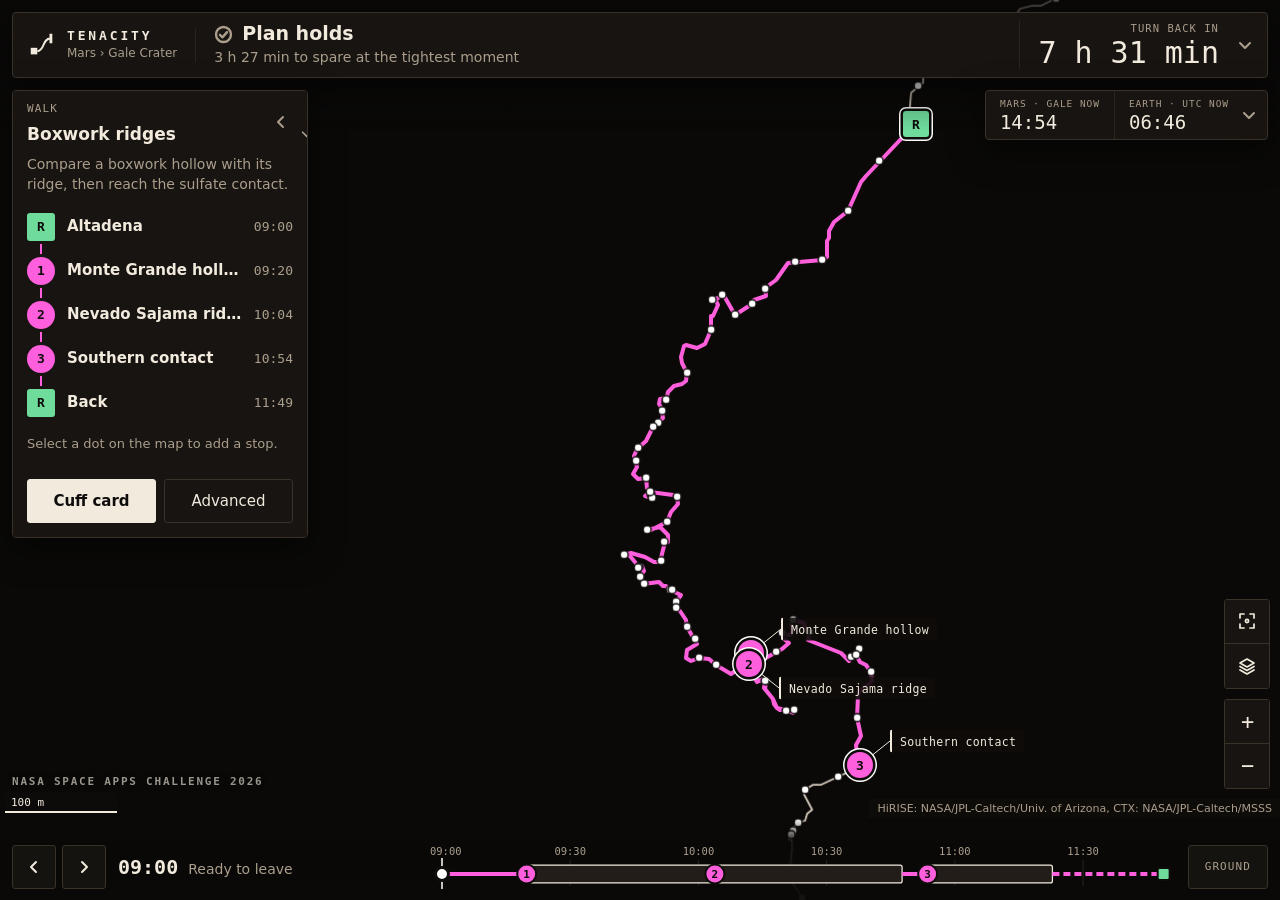
==== commit 88c2180c: "Open up Curiosity's whole track and add trip presets The walkable ground is now all 38.8 km of Curio" ====
--- a/index.html
+++ b/index.html
@@ -14,6 +14,7 @@
   <main id="stage">
     <div id="map" aria-label="Map of the walk"></div>
     <div id="cursor-pos" aria-hidden="true"></div>
+    <div id="event-mark">NASA Space Apps Challenge 2026</div>
 
     <!-- Everything that floats over the map. The map stays the biggest thing on screen. -->
     <div id="hud">
@@ -25,7 +26,7 @@
               <path class="way" d="M11 22.5C19 22.5 16 9 25 9"/>
               <path class="bar" d="M25.5 4v10"/>
             </svg>
-            <span><strong>TENACITY</strong><small>Boxwork ridges · Gale Crater</small></span>
+            <span><strong>TENACITY</strong><small>Mars › Gale Crater</small></span>
           </span>
           <span class="say" role="status" aria-live="polite"><span id="verdict"></span><span id="verdict-sub"></span></span>
           <span class="hero" id="hero"><span class="k"></span><span class="v"></span></span>
@@ -42,27 +43,31 @@
       </header>
 
       <aside id="walk" aria-label="Walk plan"></aside>
-      <section id="stopcard" hidden></section>
-      <aside id="drawer" aria-label="Advanced" hidden></aside>
+      <div id="right">
+        <section id="clock" aria-label="Time on Mars and on Earth"></section>
+        <section id="stopcard" hidden></section>
+        <aside id="drawer" aria-label="Advanced" hidden></aside>
+      </div>
     </div>
+
+    <footer id="timeline">
+      <div class="tl-steps">
+        <button id="leg-prev" class="icon-btn" aria-label="Previous step"><svg viewBox="0 0 16 16"><path d="M10 3 5 8l5 5"/></svg></button>
+        <button id="leg-next" class="icon-btn" aria-label="Next step"><svg viewBox="0 0 16 16"><path d="m6 3 5 5-5 5"/></svg></button>
+      </div>
+      <div id="tl-label"></div>
+      <div id="band">
+        <input id="scrub" type="range" min="0" max="100" step="1" value="0" aria-label="Time in the plan, minutes after leaving">
+        <div id="band-svg"></div>
+      </div>
+      <button id="profile-toggle" data-act="profile" aria-expanded="false" aria-controls="profile-row">Ground</button>
+      <div id="profile-row" hidden>
+        <div id="profile"></div>
+        <p class="cap" id="profile-cap"></p>
+      </div>
+    </footer>
   </main>
 
-  <footer id="timeline">
-    <div class="tl-steps">
-      <button id="leg-prev" class="icon-btn" aria-label="Previous step"><svg viewBox="0 0 16 16"><path d="M10 3 5 8l5 5"/></svg></button>
-      <button id="leg-next" class="icon-btn" aria-label="Next step"><svg viewBox="0 0 16 16"><path d="m6 3 5 5-5 5"/></svg></button>
-    </div>
-    <div id="tl-label"></div>
-    <div id="band">
-      <input id="scrub" type="range" min="0" max="100" step="1" value="0" aria-label="Time in the plan, minutes after leaving">
-      <div id="band-svg"></div>
-    </div>
-    <button id="profile-toggle" data-act="profile" aria-expanded="false" aria-controls="profile-row">Ground</button>
-    <div id="profile-row" hidden>
-      <div id="profile"></div>
-      <p class="cap" id="profile-cap"></p>
-    </div>
-  </footer>
 
   <div id="cuff-sheet" hidden>
     <div class="cuff-actions">
--- a/css/style.css
+++ b/css/style.css
@@ -42,8 +42,6 @@
 * { box-sizing: border-box; }
 html, body { height: 100%; margin: 0; }
 body {
-  display: grid;
-  grid-template-rows: minmax(0, 1fr) auto;
   background: var(--bg);
   color: var(--text);
   font: 15px/1.45 var(--sans);
@@ -83,16 +81,39 @@
 .icon-btn svg, .ico-line, .chev { fill: none; stroke: currentColor; stroke-width: 2; stroke-linecap: round; stroke-linejoin: round; }
 
 /* ---------- stage: map with a thin layer of floating cards ---------- */
-#stage { position: relative; min-height: 0; }
+/* --tl-h is the height of the floating timeline, kept up to date from script. */
+#stage { position: relative; height: 100%; --tl-h: 76px; }
+#stage::before {
+  content: ""; position: absolute; inset: 0 0 auto 0; height: 130px; z-index: 900; pointer-events: none;
+  background: linear-gradient(rgba(10, 9, 8, 0.7), rgba(10, 9, 8, 0));
+}
 #map { position: absolute; inset: 0; background: #0a0908; }
 #hud {
-  position: absolute; inset: 12px; z-index: 1000; pointer-events: none;
+  position: absolute; inset: 12px 12px calc(var(--tl-h) + 4px) 12px; z-index: 1000; pointer-events: none;
   display: grid;
   grid-template-columns: 296px minmax(0, 1fr) 344px;
   grid-template-rows: auto minmax(0, 1fr);
   gap: 12px;
 }
-#hud > * { pointer-events: auto; background: var(--panel); border: 1px solid var(--line); border-radius: 4px; box-shadow: var(--float); }
+#hud > *, #right > * { pointer-events: auto; background: var(--panel); border: 1px solid var(--line); border-radius: 4px; box-shadow: var(--float); }
+/* Right column: the Mars/Earth clock on top, then whichever card is open. */
+#hud > #right { grid-column: 3; grid-row: 2; min-height: 0; display: flex; flex-direction: column; gap: 12px; pointer-events: none; background: none; border: 0; box-shadow: none; }
+
+/* ---------- Mars time beside Earth time ---------- */
+#clock { align-self: flex-end; flex: none; max-width: 100%; overflow: hidden; }
+#clock-main { display: flex; align-items: stretch; width: 100%; min-height: 48px; padding: 0; border: 0; border-radius: 0; text-align: left; }
+#clock .side { display: grid; align-content: center; gap: 1px; padding: 6px 14px; }
+#clock .side + .side { border-left: 1px solid var(--hair); }
+#clock .k { font-size: 9.5px; color: var(--muted); }
+#clock .side b { font: 500 19px/1.1 var(--mono); font-stretch: 80%; font-variant-numeric: tabular-nums; }
+#clock-main .chev { align-self: center; margin: 0 10px 0 -2px; }
+#clock-main[aria-expanded="true"] .chev { transform: rotate(180deg); }
+.cmp { width: 100%; border-collapse: collapse; border-top: 1px solid var(--hair); font-size: 13px; }
+.cmp th, .cmp td { padding: 7px 14px; text-align: left; border-bottom: 1px solid var(--hair); font-weight: 400; }
+.cmp th { color: var(--muted); }
+.cmp td { font: 500 12.5px var(--mono); font-stretch: 80%; white-space: nowrap; }
+.cmp thead th { font: 500 9.5px var(--mono); font-stretch: 87.5%; letter-spacing: 0.1em; text-transform: uppercase; }
+#clock .small { margin: 0; padding: 9px 14px 11px; width: 0; min-width: 100%; }
 
 /* ---------- the answer ---------- */
 #answer { grid-column: 1 / -1; overflow: hidden; }
@@ -152,7 +173,14 @@
 .pill .chev { transform: rotate(-90deg); }
 .card-head { display: flex; align-items: center; justify-content: space-between; padding: 4px 4px 0 14px; }
 .card-head .k { font-size: 11px; color: var(--muted); }
-#walk .goal { margin: 0; padding: 0 14px 10px; font-size: 14px; color: var(--muted); text-wrap: pretty; }
+.trip { display: grid; gap: 1px; min-width: 0; padding-top: 6px; }
+.trip select {
+  appearance: none; min-height: 32px; max-width: 100%; padding: 0 22px 0 0; margin: 0;
+  background: transparent url("data:image/svg+xml,%3Csvg xmlns='http://www.w3.org/2000/svg' viewBox='0 0 16 16'%3E%3Cpath d='m3 6 5 5 5-5' fill='none' stroke='%23ab9e8c' stroke-width='2' stroke-linecap='round' stroke-linejoin='round'/%3E%3C/svg%3E") no-repeat right center / 14px;
+  border: 0; color: var(--text); font: 600 17px var(--sans); cursor: pointer; text-overflow: ellipsis;
+}
+.trip select option { background: var(--panel); color: var(--text); }
+#walk .goal { margin: 0; padding: 4px 14px 10px; font-size: 14px; color: var(--muted); text-wrap: pretty; }
 
 .rows { list-style: none; margin: 0; padding: 0 0 4px; position: relative; }
 .rows::before { content: ""; position: absolute; left: 27px; top: 22px; bottom: 26px; width: 2px; background: var(--route); }
@@ -178,7 +206,7 @@
 #walk .actions { display: grid; grid-template-columns: 1fr 1fr; gap: 8px; padding: 12px 14px 14px; }
 
 /* ---------- stop card and drawer share the right column ---------- */
-#stopcard, #drawer { grid-column: 3; grid-row: 2; align-self: start; max-height: 100%; overflow-y: auto; scrollbar-width: thin; scrollbar-color: var(--line) transparent; }
+#stopcard, #drawer { flex: 0 1 auto; min-height: 0; overflow-y: auto; scrollbar-width: thin; scrollbar-color: var(--line) transparent; }
 #stopcard { position: relative; border-top: 3px solid var(--select); }
 #stopcard.enter, #drawer.enter { animation: card-in 160ms ease-out; }
 @keyframes card-in { from { opacity: 0; transform: translateY(-6px); } }
@@ -190,10 +218,20 @@
   background: linear-gradient(transparent, rgba(0, 0, 0, 0.8));
   display: flex; justify-content: space-between; gap: 10px;
 }
+#stopcard .nophoto { aspect-ratio: 16 / 10; display: grid; place-items: center; padding: 0 24px; text-align: center; background: #000; color: var(--muted); font-size: 13px; }
 #stopcard .close { position: absolute; top: 8px; right: 8px; z-index: 2; background: rgba(15, 13, 11, 0.8); border-color: transparent; }
 #stopcard .close:hover { background: var(--bg); border-color: var(--muted); }
 #stopcard .body { padding: 14px 16px 16px; }
-#stopcard .kicker { font-size: 13px; color: var(--muted); padding-right: 40px; }
+#stopcard .kicker { font-size: 13px; color: var(--muted); }
+.type { display: flex; align-items: center; gap: 8px; margin-bottom: 6px; font: 500 10.5px var(--mono); font-stretch: 87.5%; letter-spacing: 0.1em; text-transform: uppercase; color: var(--muted); }
+.type i { width: 9px; height: 9px; border-radius: 50%; flex: none; }
+.type i.sq { border-radius: 2px; }
+/* Neighbours along the track, for moving from stop to stop. */
+.near { display: grid; grid-template-columns: 1fr 1fr; gap: 8px; margin-top: 14px; padding-top: 12px; border-top: 1px solid var(--hair); }
+.near button { min-height: 44px; padding: 4px 10px; display: grid; gap: 0; text-align: left; line-height: 1.25; }
+.near button:last-child { text-align: right; }
+.near .k { font-size: 9.5px; color: var(--muted); }
+.near span:last-child { font-size: 13px; white-space: nowrap; overflow: hidden; text-overflow: ellipsis; }
 #stopcard h3 { margin: 2px 0 0; font-size: 21px; line-height: 1.2; font-weight: 600; }
 #stopcard .note { margin: 10px 0 0; font-size: 14px; }
 
@@ -281,14 +319,23 @@
 .leaflet-container { font: inherit; background: #0a0908; }
 .muted-terrain .leaflet-tile-pane { filter: grayscale(0.8) sepia(0.12) brightness(0.74) contrast(1.15); }
 #cursor-pos {
-  position: absolute; left: 12px; bottom: 40px; z-index: 600; pointer-events: none;
+  position: absolute; left: 12px; bottom: calc(var(--tl-h) + 54px); z-index: 600; pointer-events: none;
   font: 500 11px var(--mono); font-stretch: 80%; color: var(--text);
   background: rgba(15, 13, 11, 0.82); padding: 4px 8px; border-radius: 2px;
 }
 #cursor-pos:empty { display: none; }
+/* Event credit, as plain text. No NASA or Space Apps logo is used. */
+#event-mark {
+  position: absolute; left: 12px; bottom: calc(var(--tl-h) + 30px); z-index: 590; pointer-events: none;
+  font: 600 11px var(--mono); font-stretch: 87.5%; letter-spacing: 0.16em; text-transform: uppercase;
+  color: var(--text); opacity: 0.62; text-shadow: 0 0 6px rgba(0, 0, 0, 0.9), 0 0 2px rgba(0, 0, 0, 0.9);
+}
+.leaflet-bottom { bottom: var(--tl-h); }
 .leaflet-bar { border: 1px solid var(--line) !important; border-radius: 3px; box-shadow: none !important; overflow: hidden; }
 .leaflet-bar a { width: 44px !important; height: 44px !important; line-height: 44px !important; background: var(--panel); color: var(--text); border-bottom-color: var(--line) !important; font: 400 20px var(--mono); }
 .leaflet-bar a:hover { background: var(--raise); color: var(--text); }
+.tools a { display: grid !important; place-items: center; cursor: pointer; }
+.tools svg { width: 18px; height: 18px; fill: none; stroke: currentColor; stroke-width: 1.7; stroke-linecap: round; stroke-linejoin: round; }
 .leaflet-control-scale-line { background: rgba(15, 13, 11, 0.82); color: var(--text); border: 0; border-bottom: 2px solid var(--text); font: 500 11px var(--mono); font-stretch: 80%; padding: 3px 6px 2px; text-shadow: none; }
 .leaflet-control-attribution { background: rgba(15, 13, 11, 0.78) !important; color: var(--muted); font-size: 11px; padding: 2px 8px !important; }
 .leaflet-control-attribution a { color: var(--muted); }
@@ -316,10 +363,15 @@
 .leader.warning line { stroke: var(--warning); }
 
 /* ---------- timeline: one slim row, ground profile on request ---------- */
+/* It floats on a dark fade over the map, so the map runs edge to edge. */
 #timeline {
+  position: absolute; left: 0; right: 0; bottom: 0; z-index: 1000;
   display: grid; grid-template-columns: auto 300px minmax(0, 1fr) auto; align-items: center; gap: 4px 12px;
-  background: var(--panel); border-top: 1px solid var(--line); padding: 8px 12px;
-}
+  padding: 26px 12px 10px;
+  background: linear-gradient(rgba(10, 9, 8, 0), rgba(10, 9, 8, 0.9) 24px, rgba(10, 9, 8, 0.96));
+}
+#timeline button { background: rgba(23, 20, 17, 0.9); }
+#timeline button:hover { background: var(--raise); }
 .tl-steps { display: flex; gap: 6px; }
 #tl-label { display: flex; align-items: baseline; gap: 10px; min-width: 0; }
 #tl-label b { font: 600 20px var(--mono); font-stretch: 80%; }
@@ -332,7 +384,7 @@
 #band .num-t, #profile .num-t { fill: var(--bg); font-weight: 700; font-size: 11px; }
 #profile-toggle { font-size: 11px; color: var(--muted); display: flex; align-items: center; gap: 8px; }
 #profile-toggle[aria-expanded="true"] { color: var(--text); border-color: var(--text); }
-#profile-row { grid-column: 1 / -1; padding-top: 6px; border-top: 1px solid var(--hair); }
+#profile-row { grid-column: 1 / -1; padding-top: 6px; border-top: 1px solid var(--line); }
 .cap { margin: 2px 0 0; font-size: 12px; color: var(--muted); }
 
 /* ---------- cuff card ---------- */
@@ -355,8 +407,9 @@
 
 @media print {
   @page { size: A6; margin: 0; }
-  body { display: block; background: #fff; }
-  #stage, #timeline, .cuff-actions { display: none !important; }
+  body { background: #fff; }
+  html, body { height: auto; }
+  #stage, .cuff-actions { display: none !important; }
   #cuff-sheet { position: static; display: block !important; background: none; padding: 0; overflow: visible; }
   #cuff { margin: 0; }
 }
@@ -365,7 +418,8 @@
 @media (max-width: 900px) {
   #hud { grid-template-columns: minmax(0, 1fr); grid-template-rows: auto auto minmax(0, 1fr); inset: 8px; gap: 8px; }
   #walk { grid-column: 1; grid-row: 2; max-height: 44vh; }
-  #stopcard, #drawer { grid-column: 1; grid-row: 3; align-self: end; }
+  #hud > #right { grid-column: 1; grid-row: 3; justify-content: flex-end; }
+  #clock { display: none; }
   .brand small, .brand strong { display: none; }
   .brand { padding-right: 12px; }
   #answer-main { gap: 12px; }
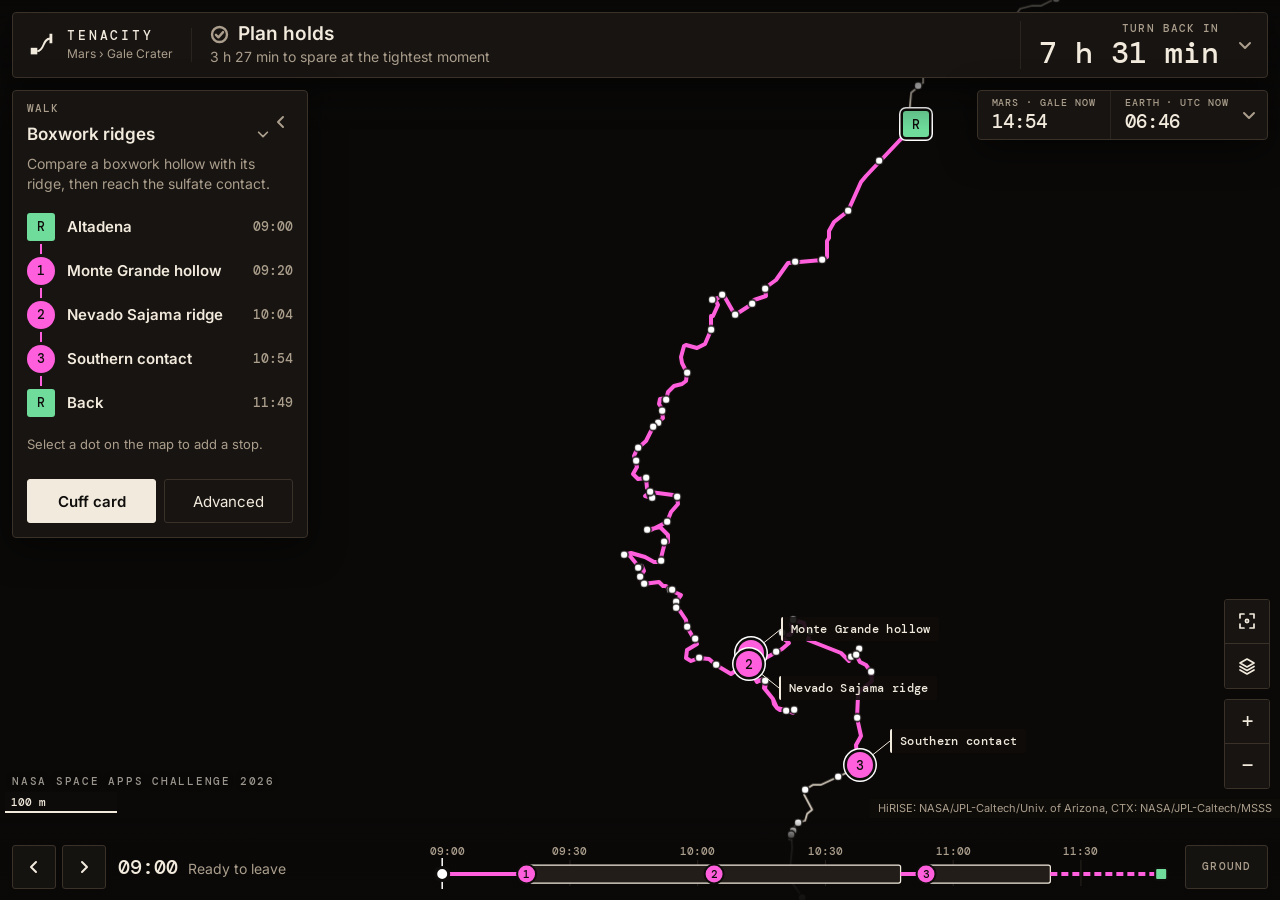
==== commit e745bf61: "Switch to Inter and DM Mono These are the two typefaces NASA's own sites share: nasa.gov loads Inter" ====
--- a/index.html
+++ b/index.html
@@ -5,8 +5,8 @@
   <meta name="viewport" content="width=device-width, initial-scale=1">
   <title>Tenacity · Marswalk margin map</title>
   <link rel="icon" href="data:image/svg+xml,%3Csvg xmlns='http://www.w3.org/2000/svg' viewBox='0 0 32 32'%3E%3Crect width='32' height='32' rx='5' fill='%230f0d0b'/%3E%3Crect x='5' y='19' width='7' height='7' fill='%23f2eadd'/%3E%3Cpath d='M12 22.5C19 22.5 16 9 24.5 9' fill='none' stroke='%23f2eadd' stroke-width='2.2'/%3E%3Cpath d='M25 4.5v9' stroke='%23f2eadd' stroke-width='3'/%3E%3C/svg%3E">
-  <link rel="preload" href="vendor/fonts/martian-mono-latin-wdth-normal.woff2" as="font" type="font/woff2" crossorigin>
-  <link rel="preload" href="vendor/fonts/instrument-sans-latin-wdth-normal.woff2" as="font" type="font/woff2" crossorigin>
+  <link rel="preload" href="vendor/fonts/inter-latin-wght-normal.woff2" as="font" type="font/woff2" crossorigin>
+  <link rel="preload" href="vendor/fonts/dm-mono-latin-500-normal.woff2" as="font" type="font/woff2" crossorigin>
   <link rel="stylesheet" href="vendor/leaflet/leaflet.css">
   <link rel="stylesheet" href="css/style.css">
 </head>
--- a/css/style.css
+++ b/css/style.css
@@ -2,18 +2,23 @@
    beside it, and everything else waits behind a click.
    Warm basalt surfaces, bone type, six coding colours that each mean one thing. */
 
+/* Inter and DM Mono: the two typefaces NASA's own sites share (nasa.gov and NASA Eyes). Both are open licence. */
 @font-face {
-  font-family: "Martian Mono";
-  src: url("../vendor/fonts/martian-mono-latin-wdth-normal.woff2") format("woff2");
-  font-weight: 100 800;
-  font-stretch: 75% 112.5%;
+  font-family: "Inter";
+  src: url("../vendor/fonts/inter-latin-wght-normal.woff2") format("woff2");
+  font-weight: 100 900;
   font-display: swap;
 }
 @font-face {
-  font-family: "Instrument Sans";
-  src: url("../vendor/fonts/instrument-sans-latin-wdth-normal.woff2") format("woff2");
-  font-weight: 400 700;
-  font-stretch: 75% 100%;
+  font-family: "DM Mono";
+  src: url("../vendor/fonts/dm-mono-latin-400-normal.woff2") format("woff2");
+  font-weight: 400;
+  font-display: swap;
+}
+@font-face {
+  font-family: "DM Mono";
+  src: url("../vendor/fonts/dm-mono-latin-500-normal.woff2") format("woff2");
+  font-weight: 500;
   font-display: swap;
 }
 
@@ -34,8 +39,8 @@
   --caution: #ffb62e;   /* caution */
   --warning: #ff5d55;   /* warning */
 
-  --sans: "Instrument Sans", system-ui, -apple-system, "Segoe UI", Roboto, sans-serif;
-  --mono: "Martian Mono", ui-monospace, "SF Mono", "Cascadia Mono", "Roboto Mono", monospace;
+  --sans: "Inter", system-ui, -apple-system, "Segoe UI", Roboto, sans-serif;
+  --mono: "DM Mono", ui-monospace, "SF Mono", "Cascadia Mono", "Roboto Mono", monospace;
   --float: 0 10px 34px rgba(0, 0, 0, 0.5);
 }
 
@@ -56,7 +61,7 @@
 /* Small capital labels, used wherever a value needs a name. */
 .k, .tab h2, .tabs button, .tag, .trio dt, #profile-toggle {
   font-family: var(--mono);
-  font-stretch: 87.5%;
+ 
   font-weight: 500;
   text-transform: uppercase;
   letter-spacing: 0.1em;
@@ -105,14 +110,14 @@
 #clock .side { display: grid; align-content: center; gap: 1px; padding: 6px 14px; }
 #clock .side + .side { border-left: 1px solid var(--hair); }
 #clock .k { font-size: 9.5px; color: var(--muted); }
-#clock .side b { font: 500 19px/1.1 var(--mono); font-stretch: 80%; font-variant-numeric: tabular-nums; }
+#clock .side b { font: 500 19px/1.1 var(--mono); font-variant-numeric: tabular-nums; }
 #clock-main .chev { align-self: center; margin: 0 10px 0 -2px; }
 #clock-main[aria-expanded="true"] .chev { transform: rotate(180deg); }
 .cmp { width: 100%; border-collapse: collapse; border-top: 1px solid var(--hair); font-size: 13px; }
 .cmp th, .cmp td { padding: 7px 14px; text-align: left; border-bottom: 1px solid var(--hair); font-weight: 400; }
 .cmp th { color: var(--muted); }
-.cmp td { font: 500 12.5px var(--mono); font-stretch: 80%; white-space: nowrap; }
-.cmp thead th { font: 500 9.5px var(--mono); font-stretch: 87.5%; letter-spacing: 0.1em; text-transform: uppercase; }
+.cmp td { font: 500 12.5px var(--mono); white-space: nowrap; }
+.cmp thead th { font: 500 9.5px var(--mono); letter-spacing: 0.1em; text-transform: uppercase; }
 #clock .small { margin: 0; padding: 9px 14px 11px; width: 0; min-width: 100%; }
 
 /* ---------- the answer ---------- */
@@ -128,7 +133,7 @@
 .logo rect { fill: var(--text); }
 .logo .way { fill: none; stroke: var(--text); stroke-width: 2; }
 .logo .bar { fill: none; stroke: var(--text); stroke-width: 3; }
-.brand strong { display: block; font: 600 13px/1.2 var(--mono); letter-spacing: 0.22em; }
+.brand strong { display: block; font: 500 13px/1.2 var(--mono); letter-spacing: 0.22em; }
 .brand small { display: block; margin-top: 2px; color: var(--muted); font-size: 12px; white-space: nowrap; }
 
 .say { flex: 1; min-width: 0; display: grid; gap: 1px; }
@@ -140,7 +145,7 @@
 .hero { display: grid; justify-items: end; gap: 1px; padding-left: 18px; border-left: 1px solid var(--hair); }
 .hero .k { font-size: 10.5px; color: var(--muted); }
 .hero .v {
-  font: 500 30px/1.05 var(--mono); font-stretch: 75%; font-variant-numeric: tabular-nums; white-space: nowrap;
+  font: 500 30px/1.05 var(--mono); font-variant-numeric: tabular-nums; white-space: nowrap;
   display: flex; align-items: center; gap: 8px;
 }
 .hero .v .ico { width: 22px; height: 22px; }
@@ -153,11 +158,11 @@
 .num { display: grid; align-content: start; gap: 3px; padding: 12px 16px; border-left: 1px solid var(--hair); }
 .num:first-child { border-left: 0; }
 .num .k { font-size: 10.5px; color: var(--muted); }
-.num .v { font: 500 24px/1.15 var(--mono); font-stretch: 75%; font-variant-numeric: tabular-nums; white-space: nowrap; }
+.num .v { font: 500 24px/1.15 var(--mono); font-variant-numeric: tabular-nums; white-space: nowrap; }
 .num .s { color: var(--muted); font-size: 13px; }
 .num.warning .v { color: var(--warning); }
 #verdict-long { grid-column: 1 / -1; margin: 0; padding: 10px 16px 12px; border-top: 1px solid var(--hair); font-size: 14px; color: var(--muted); }
-#verdict-long b { color: var(--text); font: 600 0.93em var(--mono); font-stretch: 87.5%; }
+#verdict-long b { color: var(--text); font: 600 0.93em var(--mono); }
 
 /* What is left of the limiting supply, and how much of it is already spoken for. */
 .gauge { position: relative; height: 8px; margin: 4px 0 2px; background: var(--hair); border-radius: 1px; overflow: hidden; }
@@ -192,12 +197,12 @@
 button.row:hover { background: var(--raise); }
 .row.on { background: var(--raise); box-shadow: inset 3px 0 0 var(--select); }
 .row .name { font-weight: 600; white-space: nowrap; overflow: hidden; text-overflow: ellipsis; }
-.row time { font: 500 13px var(--mono); font-stretch: 87.5%; color: var(--muted); }
+.row time { font: 500 13px var(--mono); color: var(--muted); }
 .badge {
   position: relative; z-index: 1;
   width: 28px; height: 28px; border-radius: 50%;
   display: grid; place-items: center;
-  font: 700 13px var(--mono); color: var(--bg);
+  font: 500 13px var(--mono); color: var(--bg);
   background: var(--route); box-shadow: 0 0 0 3px var(--panel);
 }
 .badge.refuge { border-radius: 3px; background: var(--refuge); }
@@ -214,7 +219,7 @@
 #stopcard img { display: block; width: 100%; aspect-ratio: 16 / 10; object-fit: cover; }
 #stopcard figcaption {
   position: absolute; left: 0; right: 0; bottom: 0; padding: 18px 12px 7px;
-  font: 500 10.5px var(--mono); font-stretch: 80%; letter-spacing: 0.06em; text-transform: uppercase;
+  font: 500 10.5px var(--mono); letter-spacing: 0.06em; text-transform: uppercase;
   background: linear-gradient(transparent, rgba(0, 0, 0, 0.8));
   display: flex; justify-content: space-between; gap: 10px;
 }
@@ -223,7 +228,7 @@
 #stopcard .close:hover { background: var(--bg); border-color: var(--muted); }
 #stopcard .body { padding: 14px 16px 16px; }
 #stopcard .kicker { font-size: 13px; color: var(--muted); }
-.type { display: flex; align-items: center; gap: 8px; margin-bottom: 6px; font: 500 10.5px var(--mono); font-stretch: 87.5%; letter-spacing: 0.1em; text-transform: uppercase; color: var(--muted); }
+.type { display: flex; align-items: center; gap: 8px; margin-bottom: 6px; font: 500 10.5px var(--mono); letter-spacing: 0.1em; text-transform: uppercase; color: var(--muted); }
 .type i { width: 9px; height: 9px; border-radius: 50%; flex: none; }
 .type i.sq { border-radius: 2px; }
 /* Neighbours along the track, for moving from stop to stop. */
@@ -239,7 +244,7 @@
 .pair div { padding: 9px 0 8px; }
 .pair div + div { padding-left: 14px; border-left: 1px solid var(--hair); }
 .pair .k { display: block; font-size: 10px; color: var(--muted); }
-.pair b { font: 500 24px/1.2 var(--mono); font-stretch: 75%; }
+.pair b { font: 500 24px/1.2 var(--mono); }
 .pair i { font-style: normal; font-size: 12px; color: var(--muted); margin-left: 5px; }
 
 /* Work time is set with two big buttons, not a text field. */
@@ -247,7 +252,7 @@
 .stepper .lab { color: var(--muted); font-size: 14px; }
 .stepper .ctl { display: flex; align-items: center; }
 .stepper button { width: 48px; padding: 0; font: 500 20px var(--mono); }
-.stepper output { min-width: 86px; text-align: center; font: 500 16px var(--mono); font-stretch: 87.5%; }
+.stepper output { min-width: 86px; text-align: center; font: 500 16px var(--mono); }
 
 details.more { margin-top: 14px; border-top: 1px solid var(--hair); }
 details.more summary { list-style: none; cursor: pointer; min-height: 44px; display: flex; align-items: center; justify-content: space-between; color: var(--muted); font-size: 14px; }
@@ -258,8 +263,8 @@
 .trio div { padding: 9px 10px 8px; border-left: 1px solid var(--hair); }
 .trio div:first-child { border-left: 0; padding-left: 0; }
 .trio dt { font-size: 10px; color: var(--muted); }
-.trio dd { margin: 3px 0 0; font: 500 17px var(--mono); font-stretch: 75%; white-space: nowrap; }
-.legfacts { font: 400 12px/1.6 var(--mono); font-stretch: 80%; color: var(--muted); margin: 0 0 10px; }
+.trio dd { margin: 3px 0 0; font: 500 17px var(--mono); white-space: nowrap; }
+.legfacts { font: 400 12px/1.6 var(--mono); color: var(--muted); margin: 0 0 10px; }
 .legfacts .flag { color: var(--caution); display: flex; align-items: center; gap: 6px; }
 .actions { display: flex; gap: 8px; margin-top: 14px; flex-wrap: wrap; }
 .small { font-size: 13px; color: var(--muted); margin: 0 0 8px; }
@@ -279,7 +284,7 @@
 input[type="number"], input[type="text"] {
   height: 36px; width: 78px; padding: 0 8px;
   background: var(--bg); border: 1px solid var(--line); border-radius: 3px;
-  font: 500 14px var(--mono); font-stretch: 87.5%; text-align: right;
+  font: 500 14px var(--mono); text-align: right;
 }
 input[type="number"]:hover, input[type="text"]:hover { border-color: var(--muted); }
 .assume { display: grid; grid-template-columns: 1fr auto; align-items: center; font-size: 14px; }
@@ -304,7 +309,7 @@
 .cond { display: grid; grid-template-columns: 1fr auto; margin: 0; font-size: 14px; }
 .cond dt, .cond dd { padding: 6px 0; border-bottom: 1px solid var(--hair); }
 .cond dt { color: var(--muted); }
-.cond dd { margin: 0; text-align: right; font: 500 13px/1.6 var(--mono); font-stretch: 87.5%; }
+.cond dd { margin: 0; text-align: right; font: 500 13px/1.6 var(--mono); }
 .cond + .small { margin-top: 10px; }
 .stale { display: flex; gap: 8px; align-items: flex-start; color: var(--caution); border-left: 2px solid var(--caution); padding: 8px 10px; font-size: 13px; background: rgba(255, 182, 46, 0.07); }
 .stale .ico { margin-top: 2px; }
@@ -312,7 +317,7 @@
 .src td { padding: 10px 0; border-bottom: 1px solid var(--hair); vertical-align: top; }
 .src td:last-child { text-align: right; padding-left: 10px; }
 .src b { font-size: 14px; }
-.src .val { font: 500 12px/1.9 var(--mono); font-stretch: 87.5%; }
+.src .val { font: 500 12px/1.9 var(--mono); }
 .src a { color: var(--muted); }
 
 /* ---------- map furniture ---------- */
@@ -320,14 +325,14 @@
 .muted-terrain .leaflet-tile-pane { filter: grayscale(0.8) sepia(0.12) brightness(0.74) contrast(1.15); }
 #cursor-pos {
   position: absolute; left: 12px; bottom: calc(var(--tl-h) + 54px); z-index: 600; pointer-events: none;
-  font: 500 11px var(--mono); font-stretch: 80%; color: var(--text);
+  font: 500 11px var(--mono); color: var(--text);
   background: rgba(15, 13, 11, 0.82); padding: 4px 8px; border-radius: 2px;
 }
 #cursor-pos:empty { display: none; }
 /* Event credit, as plain text. No NASA or Space Apps logo is used. */
 #event-mark {
   position: absolute; left: 12px; bottom: calc(var(--tl-h) + 30px); z-index: 590; pointer-events: none;
-  font: 600 11px var(--mono); font-stretch: 87.5%; letter-spacing: 0.16em; text-transform: uppercase;
+  font: 500 11px var(--mono); letter-spacing: 0.16em; text-transform: uppercase;
   color: var(--text); opacity: 0.62; text-shadow: 0 0 6px rgba(0, 0, 0, 0.9), 0 0 2px rgba(0, 0, 0, 0.9);
 }
 .leaflet-bottom { bottom: var(--tl-h); }
@@ -336,11 +341,11 @@
 .leaflet-bar a:hover { background: var(--raise); color: var(--text); }
 .tools a { display: grid !important; place-items: center; cursor: pointer; }
 .tools svg { width: 18px; height: 18px; fill: none; stroke: currentColor; stroke-width: 1.7; stroke-linecap: round; stroke-linejoin: round; }
-.leaflet-control-scale-line { background: rgba(15, 13, 11, 0.82); color: var(--text); border: 0; border-bottom: 2px solid var(--text); font: 500 11px var(--mono); font-stretch: 80%; padding: 3px 6px 2px; text-shadow: none; }
+.leaflet-control-scale-line { background: rgba(15, 13, 11, 0.82); color: var(--text); border: 0; border-bottom: 2px solid var(--text); font: 500 11px var(--mono); padding: 3px 6px 2px; text-shadow: none; }
 .leaflet-control-attribution { background: rgba(15, 13, 11, 0.78) !important; color: var(--muted); font-size: 11px; padding: 2px 8px !important; }
 .leaflet-control-attribution a { color: var(--muted); }
 
-.mk { display: grid; place-items: center; font: 700 13px var(--mono); color: var(--bg); }
+.mk { display: grid; place-items: center; font: 500 13px var(--mono); color: var(--bg); }
 .mk-stop { background: var(--route); border-radius: 50%; box-shadow: 0 0 0 2.5px var(--bg), 0 0 0 4px #fff; }
 .mk-refuge { background: var(--refuge); border-radius: 3px; box-shadow: 0 0 0 2.5px var(--bg), 0 0 0 4px #fff; }
 .mk-you { background: #fff; border-radius: 50%; box-shadow: 0 0 0 3.5px var(--bg), 0 0 0 5px #fff; }
@@ -352,7 +357,7 @@
 .mk-label {
   position: absolute; transform: translateY(-50%); white-space: nowrap;
   display: flex; align-items: center; gap: 6px;
-  font: 500 11.5px var(--mono); font-stretch: 80%; letter-spacing: 0.03em;
+  font: 500 11.5px var(--mono); letter-spacing: 0.03em;
   padding: 5px 8px 4px; border-radius: 2px;
   background: rgba(15, 13, 11, 0.9); color: var(--text); border-left: 2px solid var(--text);
 }
@@ -374,14 +379,14 @@
 #timeline button:hover { background: var(--raise); }
 .tl-steps { display: flex; gap: 6px; }
 #tl-label { display: flex; align-items: baseline; gap: 10px; min-width: 0; }
-#tl-label b { font: 600 20px var(--mono); font-stretch: 80%; }
+#tl-label b { font: 500 20px var(--mono); }
 #tl-label span { color: var(--muted); font-size: 14px; white-space: nowrap; overflow: hidden; text-overflow: ellipsis; }
 #band { position: relative; cursor: ew-resize; touch-action: none; }
 #scrub { position: absolute; inset: 0; width: 100%; height: 100%; margin: 0; opacity: 0; pointer-events: none; }
 #scrub:focus-visible + #band-svg { outline: 2px solid var(--select); outline-offset: 2px; }
 #band-svg svg, #profile svg { display: block; width: 100%; }
-#band text, #profile text { font: 500 10.5px var(--mono); font-stretch: 80%; fill: var(--muted); }
-#band .num-t, #profile .num-t { fill: var(--bg); font-weight: 700; font-size: 11px; }
+#band text, #profile text { font: 500 10.5px var(--mono); fill: var(--muted); }
+#band .num-t, #profile .num-t { fill: var(--bg); font-weight: 500; font-size: 11px; }
 #profile-toggle { font-size: 11px; color: var(--muted); display: flex; align-items: center; gap: 8px; }
 #profile-toggle[aria-expanded="true"] { color: var(--text); border-color: var(--text); }
 #profile-row { grid-column: 1 / -1; padding-top: 6px; border-top: 1px solid var(--line); }
@@ -391,17 +396,17 @@
 #cuff-sheet { position: fixed; inset: 0; z-index: 2000; overflow: auto; background: rgba(8, 7, 6, 0.93); padding: 24px; }
 .cuff-actions { display: flex; gap: 8px; justify-content: center; margin-bottom: 16px; }
 #cuff { width: 105mm; min-height: 148mm; margin: 0 auto; padding: 6mm; background: #fff; color: #000; font: 10.5pt/1.3 var(--sans); }
-#cuff h1 { font: 700 11pt var(--mono); margin: 0; letter-spacing: 0.14em; }
+#cuff h1 { font: 500 11pt var(--mono); margin: 0; letter-spacing: 0.14em; }
 #cuff .sub { font-size: 8.5pt; margin: 0.5mm 0 2mm; }
 #cuff svg { display: block; width: 100%; border: 0.4mm solid #000; margin-bottom: 2mm; }
 #cuff table { width: 100%; border-collapse: collapse; font-size: 10pt; }
-#cuff th { text-align: left; font: 700 6.5pt var(--mono); letter-spacing: 0.08em; text-transform: uppercase; border-bottom: 0.4mm solid #000; padding: 0 0 0.6mm; }
+#cuff th { text-align: left; font: 500 6.5pt var(--mono); letter-spacing: 0.08em; text-transform: uppercase; border-bottom: 0.4mm solid #000; padding: 0 0 0.6mm; }
 #cuff td { padding: 1.2mm 0; border-bottom: 0.2mm solid #000; vertical-align: top; }
-#cuff td.n { font: 700 13pt var(--mono); width: 8mm; }
-#cuff td.by { font: 700 13pt var(--mono); font-stretch: 87.5%; text-align: right; }
+#cuff td.n { font: 500 13pt var(--mono); width: 8mm; }
+#cuff td.by { font: 500 13pt var(--mono); text-align: right; }
 #cuff .legline { font-size: 8.5pt; }
 #cuff .big { margin: 2.5mm 0 1.5mm; padding: 2mm 2.5mm; border: 0.8mm solid #000; font-size: 10pt; }
-#cuff .big b { font: 700 21pt/1.15 var(--mono); display: block; }
+#cuff .big b { font: 500 21pt/1.15 var(--mono); display: block; }
 #cuff .rule { margin: 0 0 1mm !important; padding: 0; border: 0; background: none; font-size: 8.5pt; }
 #cuff .fine { font-size: 7pt; margin: 0; }
 
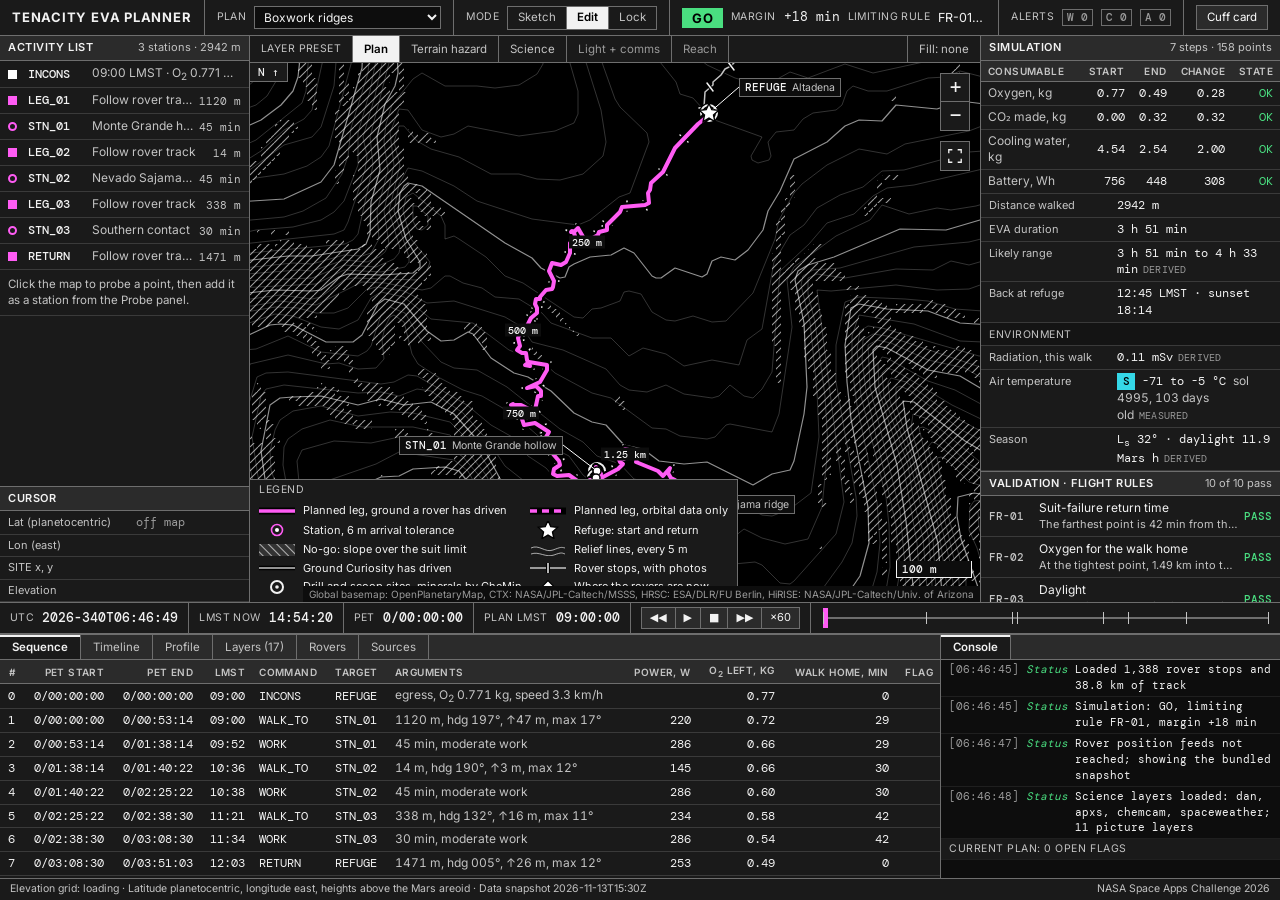
==== commit 39eebacb: "Rebuild as an EVA planning workstation with simulation, flight rules and terrain engine The interfac" ====
--- a/index.html
+++ b/index.html
@@ -3,76 +3,68 @@
 <head>
   <meta charset="utf-8">
   <meta name="viewport" content="width=device-width, initial-scale=1">
-  <title>Tenacity · Marswalk margin map</title>
-  <link rel="icon" href="data:image/svg+xml,%3Csvg xmlns='http://www.w3.org/2000/svg' viewBox='0 0 32 32'%3E%3Crect width='32' height='32' rx='5' fill='%230f0d0b'/%3E%3Crect x='5' y='19' width='7' height='7' fill='%23f2eadd'/%3E%3Cpath d='M12 22.5C19 22.5 16 9 24.5 9' fill='none' stroke='%23f2eadd' stroke-width='2.2'/%3E%3Cpath d='M25 4.5v9' stroke='%23f2eadd' stroke-width='3'/%3E%3C/svg%3E">
+  <title>Tenacity · EVA planner for Mars</title>
+  <link rel="icon" href="data:image/svg+xml,%3Csvg xmlns='http://www.w3.org/2000/svg' viewBox='0 0 32 32'%3E%3Crect width='32' height='32' fill='%230d0d0d'/%3E%3Crect x='5' y='19' width='7' height='7' fill='%23f2f2f2'/%3E%3Cpath d='M12 22.5C19 22.5 16 9 24.5 9' fill='none' stroke='%23ff5cf4' stroke-width='2.4'/%3E%3Ccircle cx='24.5' cy='9' r='3' fill='none' stroke='%23f2f2f2' stroke-width='2'/%3E%3C/svg%3E">
   <link rel="preload" href="vendor/fonts/inter-latin-wght-normal.woff2" as="font" type="font/woff2" crossorigin>
   <link rel="preload" href="vendor/fonts/dm-mono-latin-500-normal.woff2" as="font" type="font/woff2" crossorigin>
   <link rel="stylesheet" href="vendor/leaflet/leaflet.css">
   <link rel="stylesheet" href="css/style.css">
 </head>
 <body>
-  <main id="stage">
-    <div id="map" aria-label="Map of the walk"></div>
-    <div id="cursor-pos" aria-hidden="true"></div>
-    <div id="event-mark">NASA Space Apps Challenge 2026</div>
+  <!-- Docked panes, edge to edge: title and status on top, plan on the left, map in the middle,
+       simulation and rules on the right, clocks under the map, sequence and console at the bottom. -->
+  <div id="app">
+    <header id="titlebar" class="bar">
+      <div><h1>TENACITY EVA PLANNER</h1></div>
+      <div><label class="k" for="trip">Plan</label><select id="trip" aria-label="Choose a plan"></select></div>
+      <div><span class="k">Mode</span><div class="seg" id="mode" role="group" aria-label="Mode"></div></div>
+      <div id="verdict" class="grow" role="status" aria-live="polite"></div>
+      <div id="alerts" aria-label="Alert counts"></div>
+      <div><button class="btn pl" data-act="cuff">Cuff card</button></div>
+    </header>
 
-    <!-- Everything that floats over the map. The map stays the biggest thing on screen. -->
-    <div id="hud">
-      <header id="answer">
-        <button id="answer-main" data-act="more" aria-expanded="false" aria-controls="answer-more">
-          <span class="brand">
-            <svg class="logo" viewBox="0 0 32 32" aria-hidden="true">
-              <rect x="4" y="19" width="7" height="7"/>
-              <path class="way" d="M11 22.5C19 22.5 16 9 25 9"/>
-              <path class="bar" d="M25.5 4v10"/>
-            </svg>
-            <span><strong>TENACITY</strong><small>Mars › Gale Crater</small></span>
-          </span>
-          <span class="say" role="status" aria-live="polite"><span id="verdict"></span><span id="verdict-sub"></span></span>
-          <span class="hero" id="hero"><span class="k"></span><span class="v"></span></span>
-          <svg class="chev" viewBox="0 0 16 16" aria-hidden="true"><path d="m3 6 5 5 5-5"/></svg>
-        </button>
-        <div id="answer-more" hidden>
-          <div class="num" id="num-turn"><span class="k"></span><span class="v"></span><span class="s"></span></div>
-          <div class="num" id="num-home"><span class="k">Walk home</span><span class="v"></span><span class="s"></span></div>
-          <div class="num" id="num-limit"><span class="k">Limiting supply</span><span class="v"></span>
-            <div class="gauge" aria-hidden="true"><i class="left"></i><i class="kept"></i></div>
-            <span class="s"></span></div>
-          <p id="verdict-long"></p>
-        </div>
-      </header>
+    <div id="mid">
+      <aside class="dock l" aria-label="Activity list">
+        <div class="hd">Activity list <small id="act-sum"></small></div>
+        <div id="activity"></div>
+        <div class="hd">Cursor</div>
+        <div id="cursor"></div>
+      </aside>
 
-      <aside id="walk" aria-label="Walk plan"></aside>
-      <div id="right">
-        <section id="clock" aria-label="Time on Mars and on Earth"></section>
-        <section id="stopcard" hidden></section>
-        <aside id="drawer" aria-label="Advanced" hidden></aside>
-      </div>
+      <main id="mapwrap">
+        <div id="preset" role="group" aria-label="Layer preset"></div>
+        <div id="map" aria-label="Map of the walk"></div>
+        <div id="north" aria-hidden="true">N ↑</div>
+        <details id="legend" open><summary>Legend</summary><div class="g" id="legend-body"></div></details>
+      </main>
+
+      <aside class="dock r" aria-label="Simulation, rules and probe">
+        <div id="sim"></div>
+        <div id="rules"></div>
+        <div id="probe"></div>
+      </aside>
     </div>
 
-    <footer id="timeline">
-      <div class="tl-steps">
-        <button id="leg-prev" class="icon-btn" aria-label="Previous step"><svg viewBox="0 0 16 16"><path d="M10 3 5 8l5 5"/></svg></button>
-        <button id="leg-next" class="icon-btn" aria-label="Next step"><svg viewBox="0 0 16 16"><path d="m6 3 5 5-5 5"/></svg></button>
-      </div>
-      <div id="tl-label"></div>
-      <div id="band">
-        <input id="scrub" type="range" min="0" max="100" step="1" value="0" aria-label="Time in the plan, minutes after leaving">
-        <div id="band-svg"></div>
-      </div>
-      <button id="profile-toggle" data-act="profile" aria-expanded="false" aria-controls="profile-row">Ground</button>
-      <div id="profile-row" hidden>
-        <div id="profile"></div>
-        <p class="cap" id="profile-cap"></p>
-      </div>
-    </footer>
-  </main>
+    <div id="clock" class="bar" aria-label="Clocks and playback"></div>
 
+    <div id="bot">
+      <section>
+        <nav class="tabs" id="tabs" role="tablist"></nav>
+        <div id="tabbody"></div>
+      </section>
+      <section id="con" aria-label="Console">
+        <nav class="tabs"><button aria-selected="true">Console</button></nav>
+        <div id="conbody" role="log"></div>
+      </section>
+    </div>
+
+    <footer id="status"><span id="status-text"></span><span>NASA Space Apps Challenge 2026</span></footer>
+  </div>
 
   <div id="cuff-sheet" hidden>
     <div class="cuff-actions">
-      <button id="cuff-print" class="primary">Print</button>
-      <button id="cuff-close">Close</button>
+      <button id="cuff-print" class="btn">Print</button>
+      <button id="cuff-close" class="btn pl">Close</button>
     </div>
     <article id="cuff"></article>
   </div>
--- a/css/style.css
+++ b/css/style.css
@@ -1,6 +1,6 @@
-/* Tenacity. The map is the screen. One answer floats on top, a short stop list sits
-   beside it, and everything else waits behind a click.
-   Warm basalt surfaces, bone type, six coding colours that each mean one thing. */
+/* Tenacity EVA planner. A docked planning workstation, modelled on NASA's rover planning tools.
+   Panes sit edge to edge with 1 px dividers. Greys are neutral. Colour is used only where it
+   carries one fixed meaning (see the tokens below), following NASA-STD-3001 Vol 2 Appendix F. */
 
 /* Inter and DM Mono: the two typefaces NASA's own sites share (nasa.gov and NASA Eyes). Both are open licence. */
 @font-face {
@@ -23,418 +23,284 @@
 }
 
 :root {
-  --bg: #0f0d0b;        /* basalt */
-  --panel: #171411;
-  --raise: #221d18;
-  --line: #3a3129;
-  --hair: #2a241f;
-  --text: #f2eadd;      /* bone */
-  --muted: #ab9e8c;     /* dust */
-  --dim: #7d7162;
-
-  --route: #ff5fdc;     /* planned route */
-  --walked: #ffffff;    /* ground already walked */
-  --select: #5cd9ff;    /* selection */
-  --refuge: #6fdc9c;    /* refuge */
-  --caution: #ffb62e;   /* caution */
-  --warning: #ff5d55;   /* warning */
+  /* Surfaces: three neutral levels, R = G = B. */
+  --bg0: #0d0d0d;
+  --bg1: #1a1a1a;
+  --bg2: #2b2b2b;
+  --line: #6e6e6e;
+  --hair: #3a3a3a;
+  --text: #f2f2f2;
+  --label: #c4c4c4;
+  --off: #9a9a9a;        /* unavailable */
+
+  /* Coding colours. Each has one meaning everywhere. */
+  --warn: #ff6b60;       /* warning text */
+  --warnfill: #b3001b;   /* warning field */
+  --caut: #ffd60a;       /* caution */
+  --adv: #7fb0ff;        /* advisory */
+  --stale: #35d8e8;      /* stale or missing data */
+  --route: #ff5cf4;      /* planned route, current step */
+  --ok: #4ade80;         /* within limits */
+  --focus: #00ff66;      /* selection outline */
+  --cmd: #0b5d2e;        /* buttons that change the plan */
 
   --sans: "Inter", system-ui, -apple-system, "Segoe UI", Roboto, sans-serif;
   --mono: "DM Mono", ui-monospace, "SF Mono", "Cascadia Mono", "Roboto Mono", monospace;
-  --float: 0 10px 34px rgba(0, 0, 0, 0.5);
+  --bot-h: 244px;
 }
 
 * { box-sizing: border-box; }
 html, body { height: 100%; margin: 0; }
-body {
-  background: var(--bg);
-  color: var(--text);
-  font: 15px/1.45 var(--sans);
-  -webkit-font-smoothing: antialiased;
-}
-button, input { font: inherit; color: inherit; }
-a { color: var(--text); text-decoration-color: var(--dim); text-underline-offset: 3px; }
-a:hover { text-decoration-color: var(--text); }
-:focus-visible { outline: 2px solid var(--select); outline-offset: 2px; }
+body { background: var(--bg0); color: var(--text); font: 12.5px/1.4 var(--sans); overflow: hidden; -webkit-font-smoothing: antialiased; }
+h1, h2, h3, p, dl, dd, ol, ul, figure { margin: 0; padding: 0; }
+ol, ul { list-style: none; }
+a { color: var(--text); }
+button, select, input { font: inherit; color: inherit; }
+button { cursor: pointer; }
+:focus-visible { outline: 2px solid var(--focus); outline-offset: -2px; }
 [hidden] { display: none !important; }
-
-/* Small capital labels, used wherever a value needs a name. */
-.k, .tab h2, .tabs button, .tag, .trio dt, #profile-toggle {
-  font-family: var(--mono);
- 
-  font-weight: 500;
-  text-transform: uppercase;
-  letter-spacing: 0.1em;
-}
-
-button {
-  min-height: 44px;
-  padding: 0 16px;
-  background: transparent;
-  border: 1px solid var(--line);
-  border-radius: 3px;
-  cursor: pointer;
-  transition: background-color 120ms, border-color 120ms;
-}
-button:hover { border-color: var(--muted); background: var(--raise); }
-button.primary { background: var(--text); border-color: var(--text); color: var(--bg); font-weight: 600; }
-button.primary:hover { background: #fff; border-color: #fff; }
-.icon-btn { width: 44px; padding: 0; display: grid; place-items: center; flex: none; }
-.icon-btn.quiet { border-color: transparent; color: var(--muted); }
-.icon-btn.quiet:hover { color: var(--text); }
-svg.ico, .icon-btn svg, .chev { width: 16px; height: 16px; flex: none; }
-.icon-btn svg, .ico-line, .chev { fill: none; stroke: currentColor; stroke-width: 2; stroke-linecap: round; stroke-linejoin: round; }
-
-/* ---------- stage: map with a thin layer of floating cards ---------- */
-/* --tl-h is the height of the floating timeline, kept up to date from script. */
-#stage { position: relative; height: 100%; --tl-h: 76px; }
-#stage::before {
-  content: ""; position: absolute; inset: 0 0 auto 0; height: 130px; z-index: 900; pointer-events: none;
-  background: linear-gradient(rgba(10, 9, 8, 0.7), rgba(10, 9, 8, 0));
-}
-#map { position: absolute; inset: 0; background: #0a0908; }
-#hud {
-  position: absolute; inset: 12px 12px calc(var(--tl-h) + 4px) 12px; z-index: 1000; pointer-events: none;
-  display: grid;
-  grid-template-columns: 296px minmax(0, 1fr) 344px;
-  grid-template-rows: auto minmax(0, 1fr);
-  gap: 12px;
-}
-#hud > *, #right > * { pointer-events: auto; background: var(--panel); border: 1px solid var(--line); border-radius: 4px; box-shadow: var(--float); }
-/* Right column: the Mars/Earth clock on top, then whichever card is open. */
-#hud > #right { grid-column: 3; grid-row: 2; min-height: 0; display: flex; flex-direction: column; gap: 12px; pointer-events: none; background: none; border: 0; box-shadow: none; }
-
-/* ---------- Mars time beside Earth time ---------- */
-#clock { align-self: flex-end; flex: none; max-width: 100%; overflow: hidden; }
-#clock-main { display: flex; align-items: stretch; width: 100%; min-height: 48px; padding: 0; border: 0; border-radius: 0; text-align: left; }
-#clock .side { display: grid; align-content: center; gap: 1px; padding: 6px 14px; }
-#clock .side + .side { border-left: 1px solid var(--hair); }
-#clock .k { font-size: 9.5px; color: var(--muted); }
-#clock .side b { font: 500 19px/1.1 var(--mono); font-variant-numeric: tabular-nums; }
-#clock-main .chev { align-self: center; margin: 0 10px 0 -2px; }
-#clock-main[aria-expanded="true"] .chev { transform: rotate(180deg); }
-.cmp { width: 100%; border-collapse: collapse; border-top: 1px solid var(--hair); font-size: 13px; }
-.cmp th, .cmp td { padding: 7px 14px; text-align: left; border-bottom: 1px solid var(--hair); font-weight: 400; }
-.cmp th { color: var(--muted); }
-.cmp td { font: 500 12.5px var(--mono); white-space: nowrap; }
-.cmp thead th { font: 500 9.5px var(--mono); letter-spacing: 0.1em; text-transform: uppercase; }
-#clock .small { margin: 0; padding: 9px 14px 11px; width: 0; min-width: 100%; }
-
-/* ---------- the answer ---------- */
-#answer { grid-column: 1 / -1; overflow: hidden; }
-#answer-main {
-  width: 100%; min-height: 64px; padding: 8px 14px 8px 14px;
-  display: flex; align-items: center; gap: 18px;
-  border: 0; border-radius: 0; text-align: left;
-}
-#answer-main:hover { background: var(--raise); }
-.brand { display: flex; align-items: center; gap: 10px; padding-right: 18px; border-right: 1px solid var(--hair); }
-.logo { width: 30px; height: 30px; flex: none; }
-.logo rect { fill: var(--text); }
-.logo .way { fill: none; stroke: var(--text); stroke-width: 2; }
-.logo .bar { fill: none; stroke: var(--text); stroke-width: 3; }
-.brand strong { display: block; font: 500 13px/1.2 var(--mono); letter-spacing: 0.22em; }
-.brand small { display: block; margin-top: 2px; color: var(--muted); font-size: 12px; white-space: nowrap; }
-
-.say { flex: 1; min-width: 0; display: grid; gap: 1px; }
-#verdict { display: flex; align-items: center; gap: 9px; font-size: 19px; font-weight: 600; line-height: 1.25; }
-#verdict .ico { width: 19px; height: 19px; color: var(--muted); }
-#verdict-sub { color: var(--muted); font-size: 14px; white-space: nowrap; overflow: hidden; text-overflow: ellipsis; }
-#answer.bad #verdict, #answer.bad #verdict .ico { color: var(--warning); }
-
-.hero { display: grid; justify-items: end; gap: 1px; padding-left: 18px; border-left: 1px solid var(--hair); }
-.hero .k { font-size: 10.5px; color: var(--muted); }
-.hero .v {
-  font: 500 30px/1.05 var(--mono); font-variant-numeric: tabular-nums; white-space: nowrap;
-  display: flex; align-items: center; gap: 8px;
-}
-.hero .v .ico { width: 22px; height: 22px; }
-.hero.caution .v { color: var(--caution); }
-.hero.warning .v { color: var(--warning); }
-.chev { color: var(--muted); transition: transform 160ms; }
-#answer-main[aria-expanded="true"] .chev { transform: rotate(180deg); }
-
-#answer-more { display: grid; grid-template-columns: repeat(3, minmax(0, 1fr)); border-top: 1px solid var(--hair); }
-.num { display: grid; align-content: start; gap: 3px; padding: 12px 16px; border-left: 1px solid var(--hair); }
-.num:first-child { border-left: 0; }
-.num .k { font-size: 10.5px; color: var(--muted); }
-.num .v { font: 500 24px/1.15 var(--mono); font-variant-numeric: tabular-nums; white-space: nowrap; }
-.num .s { color: var(--muted); font-size: 13px; }
-.num.warning .v { color: var(--warning); }
-#verdict-long { grid-column: 1 / -1; margin: 0; padding: 10px 16px 12px; border-top: 1px solid var(--hair); font-size: 14px; color: var(--muted); }
-#verdict-long b { color: var(--text); font: 600 0.93em var(--mono); }
-
-/* What is left of the limiting supply, and how much of it is already spoken for. */
-.gauge { position: relative; height: 8px; margin: 4px 0 2px; background: var(--hair); border-radius: 1px; overflow: hidden; }
-.gauge i { position: absolute; top: 0; bottom: 0; left: 0; }
-.gauge .left { background: var(--text); }
-.gauge .kept { background: repeating-linear-gradient(135deg, var(--bg) 0 2px, var(--muted) 2px 4px); border-right: 1px solid var(--bg); }
-.warning .gauge .kept { background: repeating-linear-gradient(135deg, var(--bg) 0 2px, var(--warning) 2px 4px); }
-
-/* ---------- the walk: a short list, nothing to type ---------- */
-#walk { grid-column: 1; grid-row: 2; align-self: start; max-height: 100%; overflow-y: auto; scrollbar-width: thin; scrollbar-color: var(--line) transparent; }
-#walk.closed { justify-self: start; }
-.pill { min-height: 44px; border: 0; display: flex; align-items: center; gap: 10px; font-weight: 600; }
-.pill .chev { transform: rotate(-90deg); }
-.card-head { display: flex; align-items: center; justify-content: space-between; padding: 4px 4px 0 14px; }
-.card-head .k { font-size: 11px; color: var(--muted); }
-.trip { display: grid; gap: 1px; min-width: 0; padding-top: 6px; }
-.trip select {
-  appearance: none; min-height: 32px; max-width: 100%; padding: 0 22px 0 0; margin: 0;
-  background: transparent url("data:image/svg+xml,%3Csvg xmlns='http://www.w3.org/2000/svg' viewBox='0 0 16 16'%3E%3Cpath d='m3 6 5 5 5-5' fill='none' stroke='%23ab9e8c' stroke-width='2' stroke-linecap='round' stroke-linejoin='round'/%3E%3C/svg%3E") no-repeat right center / 14px;
-  border: 0; color: var(--text); font: 600 17px var(--sans); cursor: pointer; text-overflow: ellipsis;
-}
-.trip select option { background: var(--panel); color: var(--text); }
-#walk .goal { margin: 0; padding: 4px 14px 10px; font-size: 14px; color: var(--muted); text-wrap: pretty; }
-
-.rows { list-style: none; margin: 0; padding: 0 0 4px; position: relative; }
-.rows::before { content: ""; position: absolute; left: 27px; top: 22px; bottom: 26px; width: 2px; background: var(--route); }
-.row {
-  position: relative; width: 100%; min-height: 44px; padding: 0 14px;
-  display: grid; grid-template-columns: 28px minmax(0, 1fr) auto; gap: 12px; align-items: center;
-  border: 0; border-radius: 0; text-align: left; box-shadow: inset 3px 0 0 transparent;
-}
-button.row:hover { background: var(--raise); }
-.row.on { background: var(--raise); box-shadow: inset 3px 0 0 var(--select); }
-.row .name { font-weight: 600; white-space: nowrap; overflow: hidden; text-overflow: ellipsis; }
-.row time { font: 500 13px var(--mono); color: var(--muted); }
-.badge {
-  position: relative; z-index: 1;
-  width: 28px; height: 28px; border-radius: 50%;
-  display: grid; place-items: center;
-  font: 500 13px var(--mono); color: var(--bg);
-  background: var(--route); box-shadow: 0 0 0 3px var(--panel);
-}
-.badge.refuge { border-radius: 3px; background: var(--refuge); }
-.row:hover .badge, .row.on .badge { box-shadow: 0 0 0 3px var(--raise); }
-#walk .hint { margin: 0; padding: 6px 14px 0; font-size: 13px; color: var(--muted); }
-#walk .actions { display: grid; grid-template-columns: 1fr 1fr; gap: 8px; padding: 12px 14px 14px; }
-
-/* ---------- stop card and drawer share the right column ---------- */
-#stopcard, #drawer { flex: 0 1 auto; min-height: 0; overflow-y: auto; scrollbar-width: thin; scrollbar-color: var(--line) transparent; }
-#stopcard { position: relative; border-top: 3px solid var(--select); }
-#stopcard.enter, #drawer.enter { animation: card-in 160ms ease-out; }
-@keyframes card-in { from { opacity: 0; transform: translateY(-6px); } }
-#stopcard figure { margin: 0; position: relative; background: #000; }
-#stopcard img { display: block; width: 100%; aspect-ratio: 16 / 10; object-fit: cover; }
-#stopcard figcaption {
-  position: absolute; left: 0; right: 0; bottom: 0; padding: 18px 12px 7px;
-  font: 500 10.5px var(--mono); letter-spacing: 0.06em; text-transform: uppercase;
-  background: linear-gradient(transparent, rgba(0, 0, 0, 0.8));
-  display: flex; justify-content: space-between; gap: 10px;
-}
-#stopcard .nophoto { aspect-ratio: 16 / 10; display: grid; place-items: center; padding: 0 24px; text-align: center; background: #000; color: var(--muted); font-size: 13px; }
-#stopcard .close { position: absolute; top: 8px; right: 8px; z-index: 2; background: rgba(15, 13, 11, 0.8); border-color: transparent; }
-#stopcard .close:hover { background: var(--bg); border-color: var(--muted); }
-#stopcard .body { padding: 14px 16px 16px; }
-#stopcard .kicker { font-size: 13px; color: var(--muted); }
-.type { display: flex; align-items: center; gap: 8px; margin-bottom: 6px; font: 500 10.5px var(--mono); letter-spacing: 0.1em; text-transform: uppercase; color: var(--muted); }
-.type i { width: 9px; height: 9px; border-radius: 50%; flex: none; }
-.type i.sq { border-radius: 2px; }
-/* Neighbours along the track, for moving from stop to stop. */
-.near { display: grid; grid-template-columns: 1fr 1fr; gap: 8px; margin-top: 14px; padding-top: 12px; border-top: 1px solid var(--hair); }
-.near button { min-height: 44px; padding: 4px 10px; display: grid; gap: 0; text-align: left; line-height: 1.25; }
-.near button:last-child { text-align: right; }
-.near .k { font-size: 9.5px; color: var(--muted); }
-.near span:last-child { font-size: 13px; white-space: nowrap; overflow: hidden; text-overflow: ellipsis; }
-#stopcard h3 { margin: 2px 0 0; font-size: 21px; line-height: 1.2; font-weight: 600; }
-#stopcard .note { margin: 10px 0 0; font-size: 14px; }
-
-.pair { display: grid; grid-template-columns: 1fr 1fr; margin-top: 14px; border-top: 1px solid var(--hair); border-bottom: 1px solid var(--hair); }
-.pair div { padding: 9px 0 8px; }
-.pair div + div { padding-left: 14px; border-left: 1px solid var(--hair); }
-.pair .k { display: block; font-size: 10px; color: var(--muted); }
-.pair b { font: 500 24px/1.2 var(--mono); }
-.pair i { font-style: normal; font-size: 12px; color: var(--muted); margin-left: 5px; }
-
-/* Work time is set with two big buttons, not a text field. */
-.stepper { display: flex; align-items: center; justify-content: space-between; gap: 10px; margin-top: 12px; }
-.stepper .lab { color: var(--muted); font-size: 14px; }
-.stepper .ctl { display: flex; align-items: center; }
-.stepper button { width: 48px; padding: 0; font: 500 20px var(--mono); }
-.stepper output { min-width: 86px; text-align: center; font: 500 16px var(--mono); }
-
-details.more { margin-top: 14px; border-top: 1px solid var(--hair); }
-details.more summary { list-style: none; cursor: pointer; min-height: 44px; display: flex; align-items: center; justify-content: space-between; color: var(--muted); font-size: 14px; }
-details.more summary::-webkit-details-marker { display: none; }
-details.more summary:hover { color: var(--text); }
-details.more[open] summary .chev { transform: rotate(180deg); }
-.trio { display: grid; grid-template-columns: repeat(3, 1fr); margin: 0 0 10px; border-top: 1px solid var(--hair); border-bottom: 1px solid var(--hair); }
-.trio div { padding: 9px 10px 8px; border-left: 1px solid var(--hair); }
-.trio div:first-child { border-left: 0; padding-left: 0; }
-.trio dt { font-size: 10px; color: var(--muted); }
-.trio dd { margin: 3px 0 0; font: 500 17px var(--mono); white-space: nowrap; }
-.legfacts { font: 400 12px/1.6 var(--mono); color: var(--muted); margin: 0 0 10px; }
-.legfacts .flag { color: var(--caution); display: flex; align-items: center; gap: 6px; }
-.actions { display: flex; gap: 8px; margin-top: 14px; flex-wrap: wrap; }
-.small { font-size: 13px; color: var(--muted); margin: 0 0 8px; }
-
-/* ---------- drawer: everything advanced ---------- */
-.drawer-head { display: flex; align-items: center; justify-content: space-between; padding: 0 4px 0 16px; border-bottom: 1px solid var(--line); position: sticky; top: 0; background: var(--panel); z-index: 1; }
-.tabs { display: flex; gap: 18px; }
-.tabs button { min-height: 46px; padding: 0; border: 0; border-radius: 0; background: none; font-size: 11px; color: var(--muted); box-shadow: inset 0 -2px 0 transparent; }
-.tabs button:hover { color: var(--text); background: none; }
-.tabs button[aria-selected="true"] { color: var(--text); box-shadow: inset 0 -2px 0 var(--text); }
-.tab { padding: 16px 16px 20px; }
-.tab h2 { font-size: 11px; color: var(--muted); margin: 24px 0 10px; display: flex; align-items: center; gap: 10px; }
-.tab h2::after { content: ""; flex: 1; height: 1px; background: var(--hair); }
-.tab h2:first-child { margin-top: 0; }
-.tab p { margin: 0 0 8px; }
-
-input[type="number"], input[type="text"] {
-  height: 36px; width: 78px; padding: 0 8px;
-  background: var(--bg); border: 1px solid var(--line); border-radius: 3px;
-  font: 500 14px var(--mono); text-align: right;
-}
-input[type="number"]:hover, input[type="text"]:hover { border-color: var(--muted); }
-.assume { display: grid; grid-template-columns: 1fr auto; align-items: center; font-size: 14px; }
-.assume label, .assume input { margin: 5px 0; }
-.assume label { padding-right: 10px; display: flex; flex-wrap: wrap; align-items: center; gap: 4px 8px; }
-.rule { margin: 14px 0 0 !important; padding: 10px 12px; border-left: 2px solid var(--text); background: var(--raise); font-size: 14px; }
-
-/* Honesty tags. Border style differs as well as the word, so colour is never the only cue. */
-.tag { display: inline-block; font-size: 9.5px; padding: 2px 5px 1px; border: 1px solid var(--dim); border-radius: 2px; color: var(--muted); white-space: nowrap; }
-.tag.measured { color: var(--text); border-color: var(--text); }
-.tag.nasa { border-style: double; border-width: 3px; padding: 0 4px; }
-.tag.derived { border-style: dashed; }
-.tag.assumed { border-style: dotted; }
-
-.layer-list label { display: flex; align-items: center; gap: 12px; min-height: 40px; cursor: pointer; }
-.layer-list input { appearance: none; width: 18px; height: 18px; margin: 0; border: 1.5px solid var(--muted); border-radius: 2px; display: grid; place-items: center; flex: none; cursor: pointer; }
-.layer-list input:checked { background: var(--text); border-color: var(--text); }
-.layer-list input:checked::after { content: ""; width: 9px; height: 5px; border-left: 2px solid var(--bg); border-bottom: 2px solid var(--bg); transform: translateY(-1px) rotate(-45deg); }
-.legend { display: grid; grid-template-columns: 36px 1fr; gap: 9px 12px; align-items: center; font-size: 14px; }
-.legend svg { display: block; }
-.legend .badge { width: 24px; height: 24px; font-size: 12px; box-shadow: none; }
-.cond { display: grid; grid-template-columns: 1fr auto; margin: 0; font-size: 14px; }
-.cond dt, .cond dd { padding: 6px 0; border-bottom: 1px solid var(--hair); }
-.cond dt { color: var(--muted); }
-.cond dd { margin: 0; text-align: right; font: 500 13px/1.6 var(--mono); }
-.cond + .small { margin-top: 10px; }
-.stale { display: flex; gap: 8px; align-items: flex-start; color: var(--caution); border-left: 2px solid var(--caution); padding: 8px 10px; font-size: 13px; background: rgba(255, 182, 46, 0.07); }
-.stale .ico { margin-top: 2px; }
-.src { width: 100%; border-collapse: collapse; font-size: 13px; }
-.src td { padding: 10px 0; border-bottom: 1px solid var(--hair); vertical-align: top; }
-.src td:last-child { text-align: right; padding-left: 10px; }
-.src b { font-size: 14px; }
-.src .val { font: 500 12px/1.9 var(--mono); }
-.src a { color: var(--muted); }
-
-/* ---------- map furniture ---------- */
-.leaflet-container { font: inherit; background: #0a0908; }
-.muted-terrain .leaflet-tile-pane { filter: grayscale(0.8) sepia(0.12) brightness(0.74) contrast(1.15); }
-#cursor-pos {
-  position: absolute; left: 12px; bottom: calc(var(--tl-h) + 54px); z-index: 600; pointer-events: none;
-  font: 500 11px var(--mono); color: var(--text);
-  background: rgba(15, 13, 11, 0.82); padding: 4px 8px; border-radius: 2px;
-}
-#cursor-pos:empty { display: none; }
-/* Event credit, as plain text. No NASA or Space Apps logo is used. */
-#event-mark {
-  position: absolute; left: 12px; bottom: calc(var(--tl-h) + 30px); z-index: 590; pointer-events: none;
-  font: 500 11px var(--mono); letter-spacing: 0.16em; text-transform: uppercase;
-  color: var(--text); opacity: 0.62; text-shadow: 0 0 6px rgba(0, 0, 0, 0.9), 0 0 2px rgba(0, 0, 0, 0.9);
-}
-.leaflet-bottom { bottom: var(--tl-h); }
-.leaflet-bar { border: 1px solid var(--line) !important; border-radius: 3px; box-shadow: none !important; overflow: hidden; }
-.leaflet-bar a { width: 44px !important; height: 44px !important; line-height: 44px !important; background: var(--panel); color: var(--text); border-bottom-color: var(--line) !important; font: 400 20px var(--mono); }
-.leaflet-bar a:hover { background: var(--raise); color: var(--text); }
-.tools a { display: grid !important; place-items: center; cursor: pointer; }
-.tools svg { width: 18px; height: 18px; fill: none; stroke: currentColor; stroke-width: 1.7; stroke-linecap: round; stroke-linejoin: round; }
-.leaflet-control-scale-line { background: rgba(15, 13, 11, 0.82); color: var(--text); border: 0; border-bottom: 2px solid var(--text); font: 500 11px var(--mono); padding: 3px 6px 2px; text-shadow: none; }
-.leaflet-control-attribution { background: rgba(15, 13, 11, 0.78) !important; color: var(--muted); font-size: 11px; padding: 2px 8px !important; }
-.leaflet-control-attribution a { color: var(--muted); }
-
-.mk { display: grid; place-items: center; font: 500 13px var(--mono); color: var(--bg); }
-.mk-stop { background: var(--route); border-radius: 50%; box-shadow: 0 0 0 2.5px var(--bg), 0 0 0 4px #fff; }
-.mk-refuge { background: var(--refuge); border-radius: 3px; box-shadow: 0 0 0 2.5px var(--bg), 0 0 0 4px #fff; }
-.mk-you { background: #fff; border-radius: 50%; box-shadow: 0 0 0 3.5px var(--bg), 0 0 0 5px #fff; }
-
-/* Leader-line labels: the name sits off the point, joined by a hairline. */
-.flag-wrap { pointer-events: none; }
-.leader { position: absolute; overflow: visible; }
-.leader line { stroke: var(--text); stroke-width: 1; }
-.mk-label {
-  position: absolute; transform: translateY(-50%); white-space: nowrap;
-  display: flex; align-items: center; gap: 6px;
-  font: 500 11.5px var(--mono); letter-spacing: 0.03em;
-  padding: 5px 8px 4px; border-radius: 2px;
-  background: rgba(15, 13, 11, 0.9); color: var(--text); border-left: 2px solid var(--text);
-}
-.mk-label .ico { width: 13px; height: 13px; }
-.mk-label.caution { color: var(--caution); border-color: var(--caution); }
-.mk-label.warning { color: var(--warning); border-color: var(--warning); }
-.leader.caution line { stroke: var(--caution); }
-.leader.warning line { stroke: var(--warning); }
-
-/* ---------- timeline: one slim row, ground profile on request ---------- */
-/* It floats on a dark fade over the map, so the map runs edge to edge. */
-#timeline {
-  position: absolute; left: 0; right: 0; bottom: 0; z-index: 1000;
-  display: grid; grid-template-columns: auto 300px minmax(0, 1fr) auto; align-items: center; gap: 4px 12px;
-  padding: 26px 12px 10px;
-  background: linear-gradient(rgba(10, 9, 8, 0), rgba(10, 9, 8, 0.9) 24px, rgba(10, 9, 8, 0.96));
-}
-#timeline button { background: rgba(23, 20, 17, 0.9); }
-#timeline button:hover { background: var(--raise); }
-.tl-steps { display: flex; gap: 6px; }
-#tl-label { display: flex; align-items: baseline; gap: 10px; min-width: 0; }
-#tl-label b { font: 500 20px var(--mono); }
-#tl-label span { color: var(--muted); font-size: 14px; white-space: nowrap; overflow: hidden; text-overflow: ellipsis; }
-#band { position: relative; cursor: ew-resize; touch-action: none; }
-#scrub { position: absolute; inset: 0; width: 100%; height: 100%; margin: 0; opacity: 0; pointer-events: none; }
-#scrub:focus-visible + #band-svg { outline: 2px solid var(--select); outline-offset: 2px; }
-#band-svg svg, #profile svg { display: block; width: 100%; }
-#band text, #profile text { font: 500 10.5px var(--mono); fill: var(--muted); }
-#band .num-t, #profile .num-t { fill: var(--bg); font-weight: 500; font-size: 11px; }
-#profile-toggle { font-size: 11px; color: var(--muted); display: flex; align-items: center; gap: 8px; }
-#profile-toggle[aria-expanded="true"] { color: var(--text); border-color: var(--text); }
-#profile-row { grid-column: 1 / -1; padding-top: 6px; border-top: 1px solid var(--line); }
-.cap { margin: 2px 0 0; font-size: 12px; color: var(--muted); }
+.m, .v, td, time, output { font-family: var(--mono); font-variant-numeric: tabular-nums; }
+.k { color: var(--label); font-size: 10.5px; letter-spacing: 0.04em; text-transform: uppercase; white-space: nowrap; }
+.ok { color: var(--ok); }
+.dim { color: var(--label); }
+.na { color: var(--off); }
+
+/* ---------- frame ---------- */
+#app { height: 100%; display: grid; grid-template-rows: 36px minmax(0, 1fr) 32px var(--bot-h) 22px; }
+.bar { display: flex; align-items: stretch; background: var(--bg1); border-bottom: 1px solid var(--line); min-width: 0; }
+.bar > div { display: flex; align-items: center; gap: 8px; padding: 0 12px; border-right: 1px solid var(--line); white-space: nowrap; min-width: 0; }
+.bar > div:last-child { border-right: 0; }
+.bar .grow { flex: 1; overflow: hidden; }
+h1 { font-size: 13px; font-weight: 700; letter-spacing: 0.06em; }
+
+#mid { display: grid; grid-template-columns: 286px minmax(0, 1fr) 340px; min-height: 0; }
+.dock { background: var(--bg1); min-height: 0; overflow-y: auto; overflow-x: hidden; scrollbar-width: thin; scrollbar-color: var(--line) var(--bg1); }
+.dock.l { border-right: 1px solid var(--line); display: flex; flex-direction: column; }
+.dock.r { border-left: 1px solid var(--line); }
+.hd { display: flex; align-items: center; justify-content: space-between; gap: 8px; min-height: 25px; padding: 0 8px; background: var(--bg2); border-bottom: 1px solid var(--line); border-top: 1px solid var(--line); font-size: 11px; font-weight: 600; letter-spacing: 0.05em; text-transform: uppercase; position: sticky; top: 0; z-index: 2; }
+.dock > .hd:first-child, .dock > div:first-child > .hd:first-child { border-top: 0; }
+.hd small { font-weight: 400; letter-spacing: 0; text-transform: none; color: var(--label); font-size: 11px; }
+
+/* ---------- controls ---------- */
+.btn { background: var(--cmd); border: 1px solid #1d8a4a; color: #fff; font-size: 11.5px; padding: 3px 10px; min-height: 24px; border-radius: 0; }
+.btn:hover { background: #0e7339; }
+.btn.pl { background: var(--bg2); border-color: var(--line); }
+.btn.pl:hover { background: #3a3a3a; }
+.btn:disabled, .btn[aria-disabled="true"] { background: var(--bg1); border-color: var(--hair); color: var(--off); cursor: not-allowed; }
+.seg { display: flex; border: 1px solid var(--line); }
+.seg button { background: none; border: 0; border-right: 1px solid var(--line); padding: 2px 10px; font-size: 11.5px; color: var(--label); min-height: 22px; }
+.seg button:last-child { border-right: 0; }
+.seg button.on { background: var(--text); color: #000; font-weight: 600; }
+.seg button:disabled { color: #666; cursor: not-allowed; }
+select, input[type="text"], input[type="number"] { background: var(--bg0); border: 1px solid var(--line); padding: 2px 5px; min-height: 22px; border-radius: 0; font-family: var(--mono); font-size: 12px; }
+select { font-family: var(--sans); }
+input[type="number"], input[type="text"] { width: 72px; }
+.pad { padding: 6px 8px; display: flex; gap: 6px; align-items: center; flex-wrap: wrap; border-bottom: 1px solid var(--hair); }
+.note { padding: 6px 8px; color: var(--label); font-size: 11.5px; border-bottom: 1px solid var(--hair); }
+.note a { color: var(--label); }
+
+/* Alert fields: a filled box with the class letter, never colour alone. */
+.f { display: inline-block; min-width: 18px; text-align: center; font: 500 11px var(--mono); padding: 0 5px; line-height: 17px; }
+.fW { background: var(--warnfill); color: #fff; }
+.fC { background: var(--caut); color: #000; }
+.fA { background: var(--adv); color: #000; }
+.fS { background: var(--stale); color: #000; }
+.f0 { background: none; box-shadow: inset 0 0 0 1px var(--line); color: var(--off); }
+.tag { font: 400 9.5px var(--mono); color: var(--off); margin-left: 5px; white-space: nowrap; letter-spacing: 0.02em; }
+
+/* ---------- title bar ---------- */
+#verdict .go, #verdict .nogo { font: 700 13px var(--sans); padding: 2px 10px; letter-spacing: 0.04em; }
+#verdict .go { background: var(--ok); color: #000; }
+#verdict .nogo { background: var(--warnfill); color: #fff; }
+#verdict .v { font-size: 13px; }
+#verdict span.t { overflow: hidden; text-overflow: ellipsis; }
+
+/* ---------- activity list ---------- */
+#activity { flex: 1; }
+.row { display: grid; grid-template-columns: 14px 58px minmax(0, 1fr) auto; gap: 6px; align-items: center; width: 100%; padding: 4px 8px; border: 0; border-bottom: 1px solid var(--hair); background: none; text-align: left; font-size: 12px; min-height: 26px; }
+button.row:hover { background: #222; }
+.row .id { font: 500 11.5px var(--mono); }
+.row .d { color: var(--label); overflow: hidden; text-overflow: ellipsis; white-space: nowrap; }
+.row .n { font: 400 11px var(--mono); color: var(--label); white-space: nowrap; }
+.row.sel { outline: 2px solid var(--focus); outline-offset: -2px; background: #222; }
+.row.cur .id { color: var(--route); }
+.dot { width: 9px; height: 9px; background: var(--route); display: inline-block; }
+.dot.dash { background: repeating-linear-gradient(90deg, var(--route) 0 3px, transparent 3px 5px); height: 4px; }
+.dot.st { background: none; border: 2px solid var(--route); border-radius: 50%; }
+.dot.rf { background: #fff; }
+.dot.kz { background: none; border: 2px solid var(--warn); border-radius: 50%; }
+.card { padding: 6px 8px 8px 28px; border-bottom: 1px solid var(--hair); background: #141414; display: grid; grid-template-columns: 104px minmax(0, 1fr); gap: 4px 6px; align-items: center; font-size: 11.5px; }
+.card .k { text-transform: none; letter-spacing: 0; white-space: normal; font-size: 11px; }
+.card .v { font-size: 12px; }
+.card .wide { grid-column: 1 / 3; }
+.card .acts { grid-column: 1 / 3; display: flex; gap: 6px; flex-wrap: wrap; margin-top: 3px; }
+.step { display: inline-flex; align-items: center; border: 1px solid var(--line); }
+.step button { background: var(--bg2); border: 0; width: 24px; min-height: 22px; font: 500 13px var(--mono); }
+.step output { min-width: 58px; text-align: center; padding: 0 4px; font-size: 12px; }
+
+/* ---------- right dock ---------- */
+table { border-collapse: collapse; width: 100%; }
+th { font: 600 10px var(--sans); letter-spacing: 0.04em; color: var(--label); text-align: right; padding: 4px 7px; background: var(--bg2); border-bottom: 1px solid var(--line); white-space: nowrap; text-transform: uppercase; position: sticky; top: 0; }
+td { font-size: 12px; text-align: right; padding: 3px 7px; border-bottom: 1px solid var(--hair); white-space: nowrap; }
+td.l, th.l { text-align: left; }
+td.t { font-family: var(--sans); color: var(--label); text-align: left; white-space: normal; }
+.rule { display: grid; grid-template-columns: 44px minmax(0, 1fr) auto; gap: 6px; align-items: center; width: 100%; padding: 4px 8px; border: 0; border-bottom: 1px solid var(--hair); background: none; text-align: left; font-size: 12px; }
+button.rule:hover { background: #222; }
+.rule .id { font: 500 11px var(--mono); color: var(--label); }
+.rule .st { font: 500 11px var(--mono); }
+.rule small { display: block; color: var(--label); font-size: 11px; }
+.rule small.one { white-space: nowrap; overflow: hidden; text-overflow: ellipsis; }
+.rule > span:nth-child(2) { min-width: 0; }
+.pr { display: grid; grid-template-columns: 122px minmax(0, 1fr); gap: 6px; padding: 3px 8px; border-bottom: 1px solid var(--hair); font-size: 12px; align-items: baseline; }
+.pr .k { font-size: 11px; letter-spacing: 0; text-transform: none; white-space: normal; }
+.pr .v { overflow-wrap: anywhere; }
+.pr .t { font-family: var(--sans); }
+.sub { padding: 5px 8px 3px; font-size: 10.5px; letter-spacing: 0.05em; text-transform: uppercase; color: var(--label); background: #141414; border-bottom: 1px solid var(--hair); }
+#probe figure { border-bottom: 1px solid var(--hair); background: #000; }
+#probe figure img { display: block; width: 100%; aspect-ratio: 16 / 9; object-fit: cover; }
+#probe figcaption { display: flex; justify-content: space-between; gap: 8px; padding: 3px 8px; font-size: 10.5px; color: var(--label); background: var(--bg1); }
+#probe figcaption a { color: var(--label); }
+#probe h3 { font-size: 13.5px; font-weight: 600; padding: 6px 8px 0; }
+#probe .kick { padding: 0 8px 6px; color: var(--label); font-size: 11.5px; border-bottom: 1px solid var(--hair); }
+.bars { padding: 4px 8px 6px; border-bottom: 1px solid var(--hair); }
+.bars div { display: grid; grid-template-columns: 96px minmax(0, 1fr) 44px; gap: 6px; align-items: center; font-size: 11.5px; padding: 1px 0; }
+.bars i { display: block; height: 7px; background: var(--bg2); }
+.bars i b { display: block; height: 100%; background: var(--text); }
+.bars em { font: 400 11px var(--mono); text-align: right; font-style: normal; }
+
+/* ---------- map ---------- */
+#mapwrap { position: relative; display: flex; flex-direction: column; min-width: 0; min-height: 0; }
+#preset { min-height: 27px; display: flex; align-items: stretch; background: var(--bg1); border-bottom: 1px solid var(--line); font-size: 11.5px; overflow-x: auto; scrollbar-width: none; }
+#preset > * { display: flex; align-items: center; padding: 0 11px; border: 0; border-right: 1px solid var(--line); color: var(--label); background: none; white-space: nowrap; }
+#preset button.on { background: var(--text); color: #000; font-weight: 600; }
+#preset .state { margin-left: auto; border-left: 1px solid var(--line); border-right: 0; }
+#map { flex: 1; min-height: 0; background: #000; }
+.leaflet-container { font: inherit; background: #000; }
+.leaflet-tile-pane { filter: grayscale(var(--map-grey, 0.55)) brightness(var(--map-bright, 0.84)) contrast(1.08); }
+.leaflet-image-layer.pixelated { image-rendering: pixelated; }
+.leaflet-bar { border: 1px solid var(--line) !important; border-radius: 0 !important; box-shadow: none !important; }
+.leaflet-bar a { width: 28px !important; height: 28px !important; line-height: 28px !important; background: var(--bg1); color: var(--text); border-bottom-color: var(--line) !important; border-radius: 0 !important; font: 400 16px var(--mono); }
+.leaflet-bar a:hover { background: var(--bg2); color: var(--text); }
+.leaflet-bar a svg { width: 16px; height: 16px; fill: none; stroke: currentColor; stroke-width: 1.5; vertical-align: -3px; }
+.leaflet-control-scale { margin: 0 8px 8px 0 !important; }
+.leaflet-control-scale-line { background: var(--bg0); border: 1px solid var(--text); border-top: 0; color: var(--text); font: 500 10.5px var(--mono); text-shadow: none; }
+.leaflet-control-attribution { background: var(--bg0) !important; color: var(--off); font-size: 10px; padding: 1px 6px !important; }
+.leaflet-control-attribution a { color: var(--off); }
+.lbl { position: absolute; white-space: nowrap; background: var(--bg0); border: 1px solid var(--line); padding: 0 5px; font: 500 11px/17px var(--mono); color: var(--text); }
+.lbl small { font: 400 10.5px var(--sans); color: var(--label); margin-left: 5px; }
+.lbl.W { border-color: var(--warn); }
+.lbl.C { border-color: var(--caut); }
+.post span { position: absolute; transform: translate(-50%, -50%); font: 500 10px var(--mono); background: var(--bg0); padding: 0 3px; white-space: nowrap; }
+#legend { position: absolute; left: 0; bottom: 0; z-index: 800; max-width: 100%; background: var(--bg1); border-top: 1px solid var(--line); border-right: 1px solid var(--line); font-size: 11px; }
+#legend summary { padding: 3px 9px; font-size: 10.5px; letter-spacing: 0.05em; text-transform: uppercase; color: var(--label); cursor: pointer; list-style: none; }
+#legend summary::-webkit-details-marker { display: none; }
+#legend .g { display: grid; grid-template-columns: 36px auto 36px auto; gap: 3px 8px; align-items: center; padding: 2px 9px 7px; }
+#legend .g svg { display: block; }
+#north { position: absolute; left: 0; top: 27px; z-index: 800; background: var(--bg1); border-right: 1px solid var(--line); border-bottom: 1px solid var(--line); padding: 2px 8px; font: 500 11px var(--mono); }
+
+/* ---------- clock strip ---------- */
+#clock { border-top: 1px solid var(--line); }
+#clock > div { padding: 0 10px; }
+#clock .v { font-size: 13px; font-weight: 500; }
+.tp { display: flex; }
+.tp button { border: 1px solid var(--line); border-right: 0; background: var(--bg2); padding: 0 8px; min-height: 22px; font-size: 11px; }
+.tp button:last-child { border-right: 1px solid var(--line); }
+.tp button.on { background: var(--text); color: #000; }
+#scrubwrap { flex: 1; position: relative; padding: 0 12px !important; }
+#scrub { width: 100%; margin: 0; appearance: none; -webkit-appearance: none; background: none; height: 30px; }
+#scrub::-webkit-slider-runnable-track { height: 2px; background: var(--line); }
+#scrub::-moz-range-track { height: 2px; background: var(--line); }
+#scrub::-webkit-slider-thumb { -webkit-appearance: none; width: 5px; height: 20px; margin-top: -9px; background: var(--route); border: 0; border-radius: 0; }
+#scrub::-moz-range-thumb { width: 5px; height: 20px; background: var(--route); border: 0; border-radius: 0; }
+#ticks { position: absolute; left: 12px; right: 12px; top: 9px; height: 12px; pointer-events: none; }
+#ticks i { position: absolute; width: 1px; height: 12px; background: var(--label); }
+
+/* ---------- bottom dock ---------- */
+#bot { display: grid; grid-template-columns: minmax(0, 1fr) 460px; min-height: 0; border-top: 1px solid var(--line); }
+#bot > section { display: flex; flex-direction: column; min-width: 0; min-height: 0; background: var(--bg1); }
+.tabs { display: flex; min-height: 25px; background: var(--bg2); border-bottom: 1px solid var(--line); font-size: 11.5px; overflow-x: auto; scrollbar-width: none; }
+.tabs button { background: none; border: 0; border-right: 1px solid var(--line); padding: 0 12px; color: var(--label); white-space: nowrap; }
+.tabs button[aria-selected="true"] { background: var(--bg1); color: var(--text); font-weight: 600; box-shadow: inset 0 2px 0 var(--text); }
+#tabbody { flex: 1; min-height: 0; overflow: auto; scrollbar-width: thin; scrollbar-color: var(--line) var(--bg1); }
+#tabbody tr.cur td { background: #2a1429; }
+#tabbody tr.cur td:first-child { box-shadow: inset 3px 0 0 var(--route); }
+#tabbody tr[data-act] { cursor: pointer; }
+#tabbody tr[data-act]:hover td { background: #222; }
+#tabbody tr.cur:hover td { background: #34193a; }
+#tabbody svg { display: block; }
+#tabbody svg text { font: 500 10.5px var(--mono); fill: var(--label); }
+.cols { display: grid; grid-template-columns: repeat(auto-fill, minmax(300px, 1fr)); align-items: start; }
+.cols > div { border-right: 1px solid var(--hair); min-height: 100%; }
+.lay { display: grid; grid-template-columns: 18px minmax(0, 1fr); gap: 6px; padding: 3px 8px; border-bottom: 1px solid var(--hair); align-items: start; font-size: 12px; }
+.lay input { margin: 2px 0 0; accent-color: var(--text); }
+.lay small { display: block; color: var(--label); font-size: 10.5px; }
+.lay.off { color: var(--off); }
+.ramp { display: flex; align-items: center; gap: 6px; margin-top: 2px; font: 400 10.5px var(--mono); color: var(--label); }
+.ramp i { display: inline-block; width: 16px; height: 9px; }
+#con { border-left: 1px solid var(--line); background: var(--bg0) !important; }
+#conbody { flex: 1; overflow: auto; scrollbar-width: thin; scrollbar-color: var(--line) var(--bg0); }
+#conbody p { font: 400 11px/1.45 var(--mono); padding: 2px 8px; border-bottom: 1px solid #1f1f1f; display: flex; gap: 7px; }
+#conbody p span { color: var(--off); flex: none; }
+#conbody p i { color: var(--ok); flex: none; }
+#conbody p.div { color: var(--label); background: var(--bg1); font-family: var(--sans); font-size: 10.5px; letter-spacing: 0.05em; text-transform: uppercase; }
+#status { display: flex; align-items: center; justify-content: space-between; gap: 16px; background: var(--bg1); border-top: 1px solid var(--line); padding: 0 10px; font-size: 10.5px; color: var(--label); white-space: nowrap; overflow: hidden; }
+#status span:first-child { overflow: hidden; text-overflow: ellipsis; }
 
 /* ---------- cuff card ---------- */
-#cuff-sheet { position: fixed; inset: 0; z-index: 2000; overflow: auto; background: rgba(8, 7, 6, 0.93); padding: 24px; }
+#cuff-sheet { position: fixed; inset: 0; z-index: 2000; overflow: auto; background: rgba(0, 0, 0, 0.92); padding: 24px; }
 .cuff-actions { display: flex; gap: 8px; justify-content: center; margin-bottom: 16px; }
 #cuff { width: 105mm; min-height: 148mm; margin: 0 auto; padding: 6mm; background: #fff; color: #000; font: 10.5pt/1.3 var(--sans); }
 #cuff h1 { font: 500 11pt var(--mono); margin: 0; letter-spacing: 0.14em; }
-#cuff .sub { font-size: 8.5pt; margin: 0.5mm 0 2mm; }
+#cuff .csub { font-size: 8.5pt; margin: 0.5mm 0 2mm; }
 #cuff svg { display: block; width: 100%; border: 0.4mm solid #000; margin-bottom: 2mm; }
 #cuff table { width: 100%; border-collapse: collapse; font-size: 10pt; }
-#cuff th { text-align: left; font: 500 6.5pt var(--mono); letter-spacing: 0.08em; text-transform: uppercase; border-bottom: 0.4mm solid #000; padding: 0 0 0.6mm; }
-#cuff td { padding: 1.2mm 0; border-bottom: 0.2mm solid #000; vertical-align: top; }
+#cuff th { position: static; background: none; color: #000; text-align: left; font: 500 6.5pt var(--mono); letter-spacing: 0.08em; text-transform: uppercase; border-bottom: 0.4mm solid #000; padding: 0 0 0.6mm; }
+#cuff td { padding: 1.2mm 0; border-bottom: 0.2mm solid #000; vertical-align: top; text-align: left; white-space: normal; font-family: var(--sans); font-size: 10pt; }
 #cuff td.n { font: 500 13pt var(--mono); width: 8mm; }
-#cuff td.by { font: 500 13pt var(--mono); text-align: right; }
+#cuff td.by { font: 500 13pt var(--mono); text-align: right; white-space: nowrap; }
 #cuff .legline { font-size: 8.5pt; }
 #cuff .big { margin: 2.5mm 0 1.5mm; padding: 2mm 2.5mm; border: 0.8mm solid #000; font-size: 10pt; }
 #cuff .big b { font: 500 21pt/1.15 var(--mono); display: block; }
-#cuff .rule { margin: 0 0 1mm !important; padding: 0; border: 0; background: none; font-size: 8.5pt; }
+#cuff .crule { margin: 0 0 1mm; font-size: 8.5pt; }
 #cuff .fine { font-size: 7pt; margin: 0; }
 
 @media print {
   @page { size: A6; margin: 0; }
-  body { background: #fff; }
+  body { background: #fff; overflow: visible; }
   html, body { height: auto; }
-  #stage, .cuff-actions { display: none !important; }
+  #app, .cuff-actions { display: none !important; }
   #cuff-sheet { position: static; display: block !important; background: none; padding: 0; overflow: visible; }
   #cuff { margin: 0; }
 }
 
-/* Narrow screens: cards stack, the brand line gives way to the answer. */
+/* ---------- narrower screens ---------- */
+@media (max-width: 1280px) {
+  #mid { grid-template-columns: 250px minmax(0, 1fr) 300px; }
+  #bot { grid-template-columns: minmax(0, 1fr) 340px; }
+  .bar .opt { display: none !important; }
+}
+/* Phone and small tablet: one column, the page scrolls. Targets grow for fingers and gloves. */
 @media (max-width: 900px) {
-  #hud { grid-template-columns: minmax(0, 1fr); grid-template-rows: auto auto minmax(0, 1fr); inset: 8px; gap: 8px; }
-  #walk { grid-column: 1; grid-row: 2; max-height: 44vh; }
-  #hud > #right { grid-column: 1; grid-row: 3; justify-content: flex-end; }
-  #clock { display: none; }
-  .brand small, .brand strong { display: none; }
-  .brand { padding-right: 12px; }
-  #answer-main { gap: 12px; }
-  .hero .v { font-size: 24px; }
-  #answer-more { grid-template-columns: 1fr; }
-  .num { border-left: 0; border-top: 1px solid var(--hair); }
-  .num:first-child { border-top: 0; }
-  #timeline { grid-template-columns: auto minmax(0, 1fr) auto; }
-  #band { grid-column: 1 / -1; grid-row: 2; }
-}
-@media (prefers-reduced-motion: reduce) {
-  * { animation: none !important; transition: none !important; }
-}
+  body { overflow: auto; }
+  #app { height: auto; display: block; }
+  .bar { flex-wrap: wrap; }
+  .bar > div { min-height: 36px; border-bottom: 1px solid var(--hair); flex: 1 1 auto; }
+  #mid { display: flex; flex-direction: column; }
+  #mapwrap { order: -1; height: 62vh; }
+  #verdict { flex: 1 1 100%; flex-wrap: wrap; white-space: normal; padding: 6px 12px; order: -1; }
+  #verdict span.t { white-space: normal; }
+  #verdict .opt { display: inline !important; }
+  .dock { max-height: none; border: 0 !important; }
+  #bot { display: block; }
+  #tabbody { max-height: 60vh; }
+  #con { border-left: 0; }
+  #conbody { max-height: 30vh; }
+  #status { white-space: normal; padding: 6px 10px; flex-wrap: wrap; }
+  .btn, .seg button, .tabs button, #preset > *, .tp button, .step button { min-height: 40px; }
+  .row, .rule { min-height: 40px; }
+  select, input[type="text"], input[type="number"] { min-height: 36px; }
+}
+@media (pointer: coarse) {
+  .btn, .seg button, .tabs button, .tp button, .step button { min-height: 36px; }
+  .row, .rule { min-height: 36px; }
+}
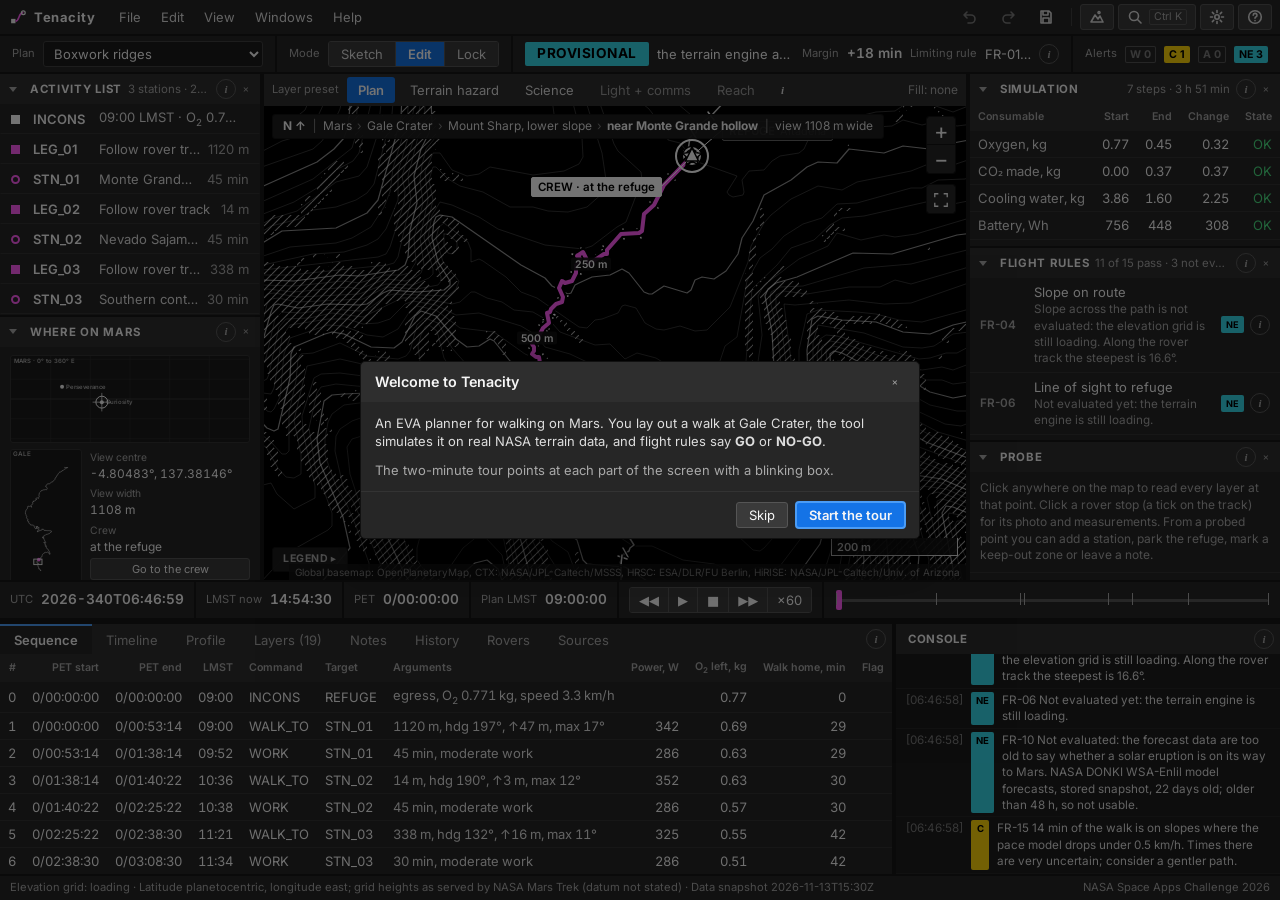
==== commit 4bfb8df5: "Workstation features, 3D path flyover, storage, and fixes from an adversarial review Interface - Pan" ====
--- a/index.html
+++ b/index.html
@@ -4,56 +4,89 @@
   <meta charset="utf-8">
   <meta name="viewport" content="width=device-width, initial-scale=1">
   <title>Tenacity · EVA planner for Mars</title>
-  <link rel="icon" href="data:image/svg+xml,%3Csvg xmlns='http://www.w3.org/2000/svg' viewBox='0 0 32 32'%3E%3Crect width='32' height='32' fill='%230d0d0d'/%3E%3Crect x='5' y='19' width='7' height='7' fill='%23f2f2f2'/%3E%3Cpath d='M12 22.5C19 22.5 16 9 24.5 9' fill='none' stroke='%23ff5cf4' stroke-width='2.4'/%3E%3Ccircle cx='24.5' cy='9' r='3' fill='none' stroke='%23f2f2f2' stroke-width='2'/%3E%3C/svg%3E">
+  <link rel="icon" href="data:image/svg+xml,%3Csvg xmlns='http://www.w3.org/2000/svg' viewBox='0 0 32 32'%3E%3Crect width='32' height='32' rx='4' fill='%23262626'/%3E%3Crect x='5' y='19' width='7' height='7' fill='%23f2f2f2'/%3E%3Cpath d='M12 22.5C19 22.5 16 9 24.5 9' fill='none' stroke='%23ff5cf4' stroke-width='2.4'/%3E%3Ccircle cx='24.5' cy='9' r='3' fill='none' stroke='%23f2f2f2' stroke-width='2'/%3E%3C/svg%3E">
   <link rel="preload" href="vendor/fonts/inter-latin-wght-normal.woff2" as="font" type="font/woff2" crossorigin>
-  <link rel="preload" href="vendor/fonts/dm-mono-latin-500-normal.woff2" as="font" type="font/woff2" crossorigin>
   <link rel="stylesheet" href="vendor/leaflet/leaflet.css">
   <link rel="stylesheet" href="css/style.css">
 </head>
 <body>
-  <!-- Docked panes, edge to edge: title and status on top, plan on the left, map in the middle,
-       simulation and rules on the right, clocks under the map, sequence and console at the bottom. -->
+  <!-- Shown until the plan, the map and the first simulation are on screen. -->
+  <div id="loading" role="status" aria-live="polite">
+    <div class="load-box">
+      <svg class="load-mark" viewBox="0 0 64 64" aria-hidden="true"><rect x="8" y="40" width="14" height="14" fill="#f2f2f2"/><path d="M22 47C40 47 32 16 52 16" fill="none" stroke="#ff5cf4" stroke-width="4"/><circle cx="52" cy="16" r="6" fill="none" stroke="#f2f2f2" stroke-width="3.5"/></svg>
+      <h1>TENACITY</h1>
+      <p class="load-sub">EVA planner for Mars · Gale Crater</p>
+      <div class="load-bar"><i id="load-fill"></i></div>
+      <ul id="load-steps"></ul>
+      <p class="load-foot">NASA Space Apps Challenge 2026 · not affiliated with NASA</p>
+    </div>
+  </div>
+
+  <!-- Docked panes: menu and toolbar, plan status, then plan | map | simulation, clocks, and the sequence dock.
+       Every dock edge can be dragged; panels can be collapsed or hidden from the Windows menu. -->
   <div id="app">
+    <div id="menubar">
+      <span class="brand"><svg viewBox="0 0 32 32" aria-hidden="true"><rect x="5" y="19" width="7" height="7" fill="#f2f2f2"/><path d="M12 22.5C19 22.5 16 9 24.5 9" fill="none" stroke="#ff5cf4" stroke-width="2.6"/><circle cx="24.5" cy="9" r="3" fill="none" stroke="#f2f2f2" stroke-width="2"/></svg><b>Tenacity</b></span>
+      <nav id="menus" aria-label="Menus"></nav>
+      <span class="grow"></span>
+      <div id="toolbar" role="toolbar" aria-label="Tools"></div>
+    </div>
+
     <header id="titlebar" class="bar">
-      <div><h1>TENACITY EVA PLANNER</h1></div>
-      <div><label class="k" for="trip">Plan</label><select id="trip" aria-label="Choose a plan"></select></div>
-      <div><span class="k">Mode</span><div class="seg" id="mode" role="group" aria-label="Mode"></div></div>
-      <div id="verdict" class="grow" role="status" aria-live="polite"></div>
+      <div data-tour="plan"><label class="k" for="trip">Plan</label><select id="trip" aria-label="Choose a plan"></select></div>
+      <div data-tour="mode"><span class="k">Mode</span><div class="seg" id="mode" role="group" aria-label="Mode"></div></div>
+      <div id="verdict" class="grow" role="status" aria-live="polite" data-tour="verdict"></div>
       <div id="alerts" aria-label="Alert counts"></div>
-      <div><button class="btn pl" data-act="cuff">Cuff card</button></div>
     </header>
 
-    <div id="mid">
-      <aside class="dock l" aria-label="Activity list">
-        <div class="hd">Activity list <small id="act-sum"></small></div>
-        <div id="activity"></div>
-        <div class="hd">Cursor</div>
-        <div id="cursor"></div>
+    <div id="work">
+      <aside class="dock l" id="dock-l" aria-label="Plan">
+        <section class="panel grow" data-panel="activity">
+          <div class="hd"><button class="tw" data-act="collapse" data-id="activity" aria-label="Collapse or expand"></button><span class="ttl">Activity list</span><small id="act-sum"></small><span class="hd-tools"><button class="ib" data-info="activity" aria-label="About this panel">i</button><button class="ib" data-act="hidepanel" data-id="activity" aria-label="Hide panel">×</button></span></div>
+          <div class="bd" id="activity"></div>
+        </section>
+        <section class="panel" data-panel="locator">
+          <div class="hd"><button class="tw" data-act="collapse" data-id="locator" aria-label="Collapse or expand"></button><span class="ttl">Where on Mars</span><span class="hd-tools"><button class="ib" data-info="locator" aria-label="About this panel">i</button><button class="ib" data-act="hidepanel" data-id="locator" aria-label="Hide panel">×</button></span></div>
+          <div class="bd"><div id="locator"></div><div id="cursor"></div></div>
+        </section>
       </aside>
+      <div class="split v" data-split="left" role="separator" aria-orientation="vertical" title="Drag to resize"></div>
 
-      <main id="mapwrap">
-        <div id="preset" role="group" aria-label="Layer preset"></div>
+      <main id="mapwrap" data-tour="map">
+        <div id="preset" role="group" aria-label="Layer preset" data-tour="preset"></div>
         <div id="map" aria-label="Map of the walk"></div>
-        <div id="north" aria-hidden="true">N ↑</div>
-        <details id="legend" open><summary>Legend</summary><div class="g" id="legend-body"></div></details>
+        <div id="crumb" aria-live="polite"></div>
+        <details id="legend"><summary>Legend</summary><div class="g" id="legend-body"></div></details>
+        <div id="viz" hidden></div>
       </main>
 
-      <aside class="dock r" aria-label="Simulation, rules and probe">
-        <div id="sim"></div>
-        <div id="rules"></div>
-        <div id="probe"></div>
+      <div class="split v" data-split="right" role="separator" aria-orientation="vertical" title="Drag to resize"></div>
+      <aside class="dock r" id="dock-r" aria-label="Simulation, rules and probe">
+        <section class="panel" data-panel="sim">
+          <div class="hd"><button class="tw" data-act="collapse" data-id="sim" aria-label="Collapse or expand"></button><span class="ttl">Simulation</span><small id="sim-sum"></small><span class="hd-tools"><button class="ib" data-info="sim" aria-label="About this panel">i</button><button class="ib" data-act="hidepanel" data-id="sim" aria-label="Hide panel">×</button></span></div>
+          <div class="bd" id="sim"></div>
+        </section>
+        <section class="panel" data-panel="rules">
+          <div class="hd"><button class="tw" data-act="collapse" data-id="rules" aria-label="Collapse or expand"></button><span class="ttl">Flight rules</span><small id="rules-sum"></small><span class="hd-tools"><button class="ib" data-info="rules" aria-label="About this panel">i</button><button class="ib" data-act="hidepanel" data-id="rules" aria-label="Hide panel">×</button></span></div>
+          <div class="bd" id="rules"></div>
+        </section>
+        <section class="panel grow" data-panel="probe">
+          <div class="hd"><button class="tw" data-act="collapse" data-id="probe" aria-label="Collapse or expand"></button><span class="ttl">Probe</span><small id="probe-sum"></small><span class="hd-tools"><button class="ib" data-info="probe" aria-label="About this panel">i</button><button class="ib" data-act="hidepanel" data-id="probe" aria-label="Hide panel">×</button></span></div>
+          <div class="bd" id="probe"></div>
+        </section>
       </aside>
     </div>
 
-    <div id="clock" class="bar" aria-label="Clocks and playback"></div>
+    <div id="clock" class="bar" aria-label="Clocks and playback" data-tour="clock"></div>
+    <div class="split h" data-split="bottom" role="separator" aria-orientation="horizontal" title="Drag to resize"></div>
 
-    <div id="bot">
+    <div id="bot" data-panel="bottom">
       <section>
         <nav class="tabs" id="tabs" role="tablist"></nav>
         <div id="tabbody"></div>
       </section>
-      <section id="con" aria-label="Console">
-        <nav class="tabs"><button aria-selected="true">Console</button></nav>
+      <section id="con" aria-label="Console" data-panel="console">
+        <nav class="tabs"><span class="tabttl">Console</span><span class="grow"></span><button class="ib" data-info="console" aria-label="About the console">i</button></nav>
         <div id="conbody" role="log"></div>
       </section>
     </div>
@@ -63,11 +96,14 @@
 
   <div id="cuff-sheet" hidden>
     <div class="cuff-actions">
-      <button id="cuff-print" class="btn">Print</button>
-      <button id="cuff-close" class="btn pl">Close</button>
+      <button id="cuff-print" class="btn primary">Print</button>
+      <button id="cuff-close" class="btn">Close</button>
     </div>
     <article id="cuff"></article>
   </div>
+
+  <!-- Overlays made by js/ui.js: menus, dialogs, info pop-ups, search, and the guided tour. -->
+  <div id="overlays"></div>
 
   <script src="vendor/leaflet/leaflet.js"></script>
   <script type="module" src="js/app.js"></script>
--- a/css/style.css
+++ b/css/style.css
@@ -1,37 +1,34 @@
-/* Tenacity EVA planner. A docked planning workstation, modelled on NASA's rover planning tools.
-   Panes sit edge to edge with 1 px dividers. Greys are neutral. Colour is used only where it
-   carries one fixed meaning (see the tokens below), following NASA-STD-3001 Vol 2 Appendix F. */
-
-/* Inter and DM Mono: the two typefaces NASA's own sites share (nasa.gov and NASA Eyes). Both are open licence. */
+/* Tenacity EVA planner. A docked planning workstation: panels in the manner of professional
+   creative tools (dark neutral panels, thin dark gutters you can drag, collapsible sections),
+   with alert colours that follow NASA's display standard (NASA-STD-3001 Vol 2, Appendix F). */
+
+/* Segoe UI is used where the system has it (it cannot be shipped with the page). Inter is the bundled fallback. */
 @font-face {
   font-family: "Inter";
   src: url("../vendor/fonts/inter-latin-wght-normal.woff2") format("woff2");
   font-weight: 100 900;
   font-display: swap;
 }
-@font-face {
-  font-family: "DM Mono";
-  src: url("../vendor/fonts/dm-mono-latin-400-normal.woff2") format("woff2");
-  font-weight: 400;
-  font-display: swap;
-}
-@font-face {
-  font-family: "DM Mono";
-  src: url("../vendor/fonts/dm-mono-latin-500-normal.woff2") format("woff2");
-  font-weight: 500;
-  font-display: swap;
-}
 
 :root {
-  /* Surfaces: three neutral levels, R = G = B. */
-  --bg0: #0d0d0d;
-  --bg1: #1a1a1a;
-  --bg2: #2b2b2b;
-  --line: #6e6e6e;
-  --hair: #3a3a3a;
-  --text: #f2f2f2;
-  --label: #c4c4c4;
-  --off: #9a9a9a;        /* unavailable */
+  /* Surfaces */
+  --app: #161616;        /* gutters between docks */
+  --panel: #262626;
+  --panel2: #2e2e2e;     /* section headers, table heads */
+  --ctl: #3a3a3a;        /* buttons */
+  --ctl-h: #484848;
+  --input: #1a1a1a;
+  --line: #404040;
+  --hair: #333333;
+  --text: #dedede;
+  --strong: #f6f6f6;
+  --label: #a9a9a9;
+  --off: #7c7c7c;        /* unavailable */
+
+  /* Interface accent: selection, focus, primary actions, things you can adjust. */
+  --accent: #4b9cf5;
+  --accent-fill: #1473e6;
+  --sel: #1b3a5e;
 
   /* Coding colours. Each has one meaning everywhere. */
   --warn: #ff6b60;       /* warning text */
@@ -41,226 +38,407 @@
   --stale: #35d8e8;      /* stale or missing data */
   --route: #ff5cf4;      /* planned route, current step */
   --ok: #4ade80;         /* within limits */
-  --focus: #00ff66;      /* selection outline */
-  --cmd: #0b5d2e;        /* buttons that change the plan */
-
-  --sans: "Inter", system-ui, -apple-system, "Segoe UI", Roboto, sans-serif;
-  --mono: "DM Mono", ui-monospace, "SF Mono", "Cascadia Mono", "Roboto Mono", monospace;
-  --bot-h: 244px;
-}
+  --focus: #00ff66;      /* probe and selection on the map */
+
+  --sans: "Segoe UI", "Segoe UI Variable Text", "Selawik", "Inter", system-ui, -apple-system, "Helvetica Neue", Arial, sans-serif;
+  --mono: var(--sans);
+  --left-w: 300px;
+  --right-w: 350px;
+  --bot-h: 250px;
+  --r: 3px;
+  --ui: 13px;
+}
+:root[data-scale="compact"] { --ui: 12px; }
+:root[data-scale="large"] { --ui: 15px; }
 
 * { box-sizing: border-box; }
 html, body { height: 100%; margin: 0; }
-body { background: var(--bg0); color: var(--text); font: 12.5px/1.4 var(--sans); overflow: hidden; -webkit-font-smoothing: antialiased; }
+body { background: var(--app); color: var(--text); font: var(--ui)/1.4 var(--sans); overflow: hidden; -webkit-font-smoothing: antialiased; }
 h1, h2, h3, p, dl, dd, ol, ul, figure { margin: 0; padding: 0; }
 ol, ul { list-style: none; }
-a { color: var(--text); }
-button, select, input { font: inherit; color: inherit; }
+a { color: var(--accent); text-decoration: none; }
+a:hover { text-decoration: underline; }
+button, select, input, textarea { font: inherit; color: inherit; }
 button { cursor: pointer; }
-:focus-visible { outline: 2px solid var(--focus); outline-offset: -2px; }
+:focus-visible { outline: 2px solid var(--accent); outline-offset: -1px; }
 [hidden] { display: none !important; }
-.m, .v, td, time, output { font-family: var(--mono); font-variant-numeric: tabular-nums; }
-.k { color: var(--label); font-size: 10.5px; letter-spacing: 0.04em; text-transform: uppercase; white-space: nowrap; }
+.m, .v, td, time, output, input[type="number"] { font-variant-numeric: tabular-nums; }
+.v { color: var(--strong); }
+.k { color: var(--label); font-size: 0.86em; white-space: nowrap; }
 .ok { color: var(--ok); }
 .dim { color: var(--label); }
 .na { color: var(--off); }
+.grow { flex: 1; min-width: 0; }
+sub { font-size: 0.75em; }
+
+/* ---------- loading screen ---------- */
+#loading { position: fixed; inset: 0; z-index: 5000; background: #121212; display: grid; place-items: center; transition: opacity 0.35s; }
+#loading.done { opacity: 0; pointer-events: none; }
+.load-box { width: min(420px, 86vw); text-align: center; }
+.load-mark { width: 64px; height: 64px; }
+#loading h1 { font-size: 26px; letter-spacing: 0.32em; font-weight: 600; color: var(--strong); margin: 10px 0 2px 0.32em; }
+.load-sub { color: var(--label); margin-bottom: 22px; }
+.load-bar { height: 4px; background: #2a2a2a; border-radius: 2px; overflow: hidden; }
+.load-bar i { display: block; height: 100%; width: 4%; background: var(--accent); transition: width 0.3s; }
+#load-steps { margin: 14px 0 0; text-align: left; font-size: 12.5px; display: grid; gap: 4px; }
+#load-steps li { display: flex; gap: 8px; color: var(--off); }
+#load-steps li.on { color: var(--text); }
+#load-steps li.ok { color: var(--label); }
+#load-steps li::before { content: "○"; width: 14px; }
+#load-steps li.on::before { content: "◔"; color: var(--accent); }
+#load-steps li.ok::before { content: "●"; color: var(--ok); }
+.load-foot { margin-top: 26px; font-size: 11.5px; color: var(--off); }
 
 /* ---------- frame ---------- */
-#app { height: 100%; display: grid; grid-template-rows: 36px minmax(0, 1fr) 32px var(--bot-h) 22px; }
-.bar { display: flex; align-items: stretch; background: var(--bg1); border-bottom: 1px solid var(--line); min-width: 0; }
-.bar > div { display: flex; align-items: center; gap: 8px; padding: 0 12px; border-right: 1px solid var(--line); white-space: nowrap; min-width: 0; }
+#app { height: 100%; display: flex; flex-direction: column; gap: 2px; }
+#menubar { display: flex; align-items: center; gap: 4px; height: 34px; padding: 0 8px; background: var(--panel); flex: none; }
+.brand { display: flex; align-items: center; gap: 6px; padding-right: 10px; color: var(--strong); letter-spacing: 0.04em; }
+.brand svg { width: 20px; height: 20px; }
+#menus { display: flex; }
+#menus > button { background: none; border: 0; padding: 5px 10px; border-radius: var(--r); color: var(--text); }
+#menus > button:hover, #menus > button[aria-expanded="true"] { background: var(--ctl); color: var(--strong); }
+#toolbar { display: flex; align-items: center; gap: 4px; }
+.tb { display: inline-flex; align-items: center; gap: 6px; height: 26px; padding: 0 8px; background: none; border: 1px solid transparent; border-radius: var(--r); color: var(--text); }
+.tb:hover { background: var(--ctl); border-color: #555; color: var(--strong); }
+.tb:disabled { color: var(--off); cursor: default; background: none; border-color: transparent; }
+.tb svg { width: 16px; height: 16px; fill: none; stroke: currentColor; stroke-width: 1.6; stroke-linecap: round; stroke-linejoin: round; }
+.tb.wide { border-color: #555; background: var(--ctl); }
+.tb kbd { font: inherit; font-size: 0.82em; color: var(--label); border: 1px solid #555; border-radius: 2px; padding: 0 4px; }
+.tb-sep { width: 1px; height: 18px; background: var(--line); margin: 0 4px; }
+
+.bar { display: flex; align-items: stretch; background: var(--panel); min-width: 0; flex: none; min-height: 36px; }
+.bar > div { display: flex; align-items: center; gap: 8px; padding: 0 12px; border-right: 2px solid var(--app); white-space: nowrap; min-width: 0; }
 .bar > div:last-child { border-right: 0; }
-.bar .grow { flex: 1; overflow: hidden; }
-h1 { font-size: 13px; font-weight: 700; letter-spacing: 0.06em; }
-
-#mid { display: grid; grid-template-columns: 286px minmax(0, 1fr) 340px; min-height: 0; }
-.dock { background: var(--bg1); min-height: 0; overflow-y: auto; overflow-x: hidden; scrollbar-width: thin; scrollbar-color: var(--line) var(--bg1); }
-.dock.l { border-right: 1px solid var(--line); display: flex; flex-direction: column; }
-.dock.r { border-left: 1px solid var(--line); }
-.hd { display: flex; align-items: center; justify-content: space-between; gap: 8px; min-height: 25px; padding: 0 8px; background: var(--bg2); border-bottom: 1px solid var(--line); border-top: 1px solid var(--line); font-size: 11px; font-weight: 600; letter-spacing: 0.05em; text-transform: uppercase; position: sticky; top: 0; z-index: 2; }
-.dock > .hd:first-child, .dock > div:first-child > .hd:first-child { border-top: 0; }
-.hd small { font-weight: 400; letter-spacing: 0; text-transform: none; color: var(--label); font-size: 11px; }
+.bar .grow { overflow: hidden; }
+
+#work { flex: 1; min-height: 0; display: flex; }
+.dock { background: var(--app); min-height: 0; display: flex; flex-direction: column; gap: 2px; flex: none; overflow: hidden; }
+.dock.l { width: var(--left-w); }
+.dock.r { width: var(--right-w); }
+#app.swap .dock.l { order: 5; }
+#app.swap .split[data-split="left"] { order: 4; }
+#app.swap .dock.r { order: 1; }
+#app.swap .split[data-split="right"] { order: 2; }
+#app.swap #mapwrap { order: 3; }
+.panel { background: var(--panel); display: flex; flex-direction: column; min-height: 30px; flex: 0 1 auto; overflow: hidden; }
+.panel.grow { flex: 1 1 0; }
+.panel[data-panel="locator"] { max-height: 52%; }
+.panel[data-panel="sim"] { max-height: 34%; }
+.panel[data-panel="rules"] { max-height: 38%; }
+.panel.collapsed { flex: none; }
+.panel.collapsed > .bd { display: none; }
+.bd { overflow-y: auto; overflow-x: hidden; min-height: 0; flex: 1; scrollbar-width: thin; scrollbar-color: #555 var(--panel); }
+.hd { display: flex; align-items: center; gap: 6px; height: 30px; flex: none; padding: 0 4px 0 2px; background: var(--panel2); font-size: 0.88em; }
+.hd .ttl { font-weight: 700; letter-spacing: 0.06em; text-transform: uppercase; color: var(--strong); white-space: nowrap; }
+.hd small { color: var(--label); font-size: 1em; overflow: hidden; text-overflow: ellipsis; white-space: nowrap; flex: 1; text-align: right; }
+.hd-tools { display: flex; margin-left: auto; }
+.hd small + .hd-tools { margin-left: 0; }
+.tw { width: 22px; height: 22px; background: none; border: 0; border-radius: var(--r); color: var(--label); display: grid; place-items: center; }
+.tw::before { content: ""; width: 0; height: 0; border-left: 4px solid transparent; border-right: 4px solid transparent; border-top: 5px solid currentColor; }
+.panel.collapsed .tw::before { transform: rotate(-90deg); }
+.tw:hover, .ib:hover { background: var(--ctl); color: var(--strong); }
+/* Small round information button: what is this, with links to look things up. */
+.ib { width: 20px; height: 20px; flex: none; background: none; border: 1px solid transparent; border-radius: 50%; color: var(--label); font: 600 11px/1 Georgia, "Times New Roman", serif; display: inline-grid; place-items: center; padding: 0; }
+.ib[data-info] { border-color: #5a5a5a; font-style: italic; }
+.ib[data-info]:hover, .ib[data-info][aria-expanded="true"] { border-color: var(--accent); color: var(--accent); background: none; }
+
+/* Gutters between docks double as resize handles. */
+.split { flex: none; background: var(--app); position: relative; z-index: 5; }
+.split.v { width: 4px; cursor: col-resize; }
+.split.h { height: 4px; cursor: row-resize; margin: -1px 0; }
+.split:hover, .split.drag { background: var(--accent-fill); }
 
 /* ---------- controls ---------- */
-.btn { background: var(--cmd); border: 1px solid #1d8a4a; color: #fff; font-size: 11.5px; padding: 3px 10px; min-height: 24px; border-radius: 0; }
-.btn:hover { background: #0e7339; }
-.btn.pl { background: var(--bg2); border-color: var(--line); }
-.btn.pl:hover { background: #3a3a3a; }
-.btn:disabled, .btn[aria-disabled="true"] { background: var(--bg1); border-color: var(--hair); color: var(--off); cursor: not-allowed; }
-.seg { display: flex; border: 1px solid var(--line); }
-.seg button { background: none; border: 0; border-right: 1px solid var(--line); padding: 2px 10px; font-size: 11.5px; color: var(--label); min-height: 22px; }
+.btn { background: var(--ctl); border: 1px solid #555; color: var(--strong); padding: 3px 12px; min-height: 26px; border-radius: var(--r); white-space: nowrap; }
+.btn:hover { background: var(--ctl-h); }
+.btn.primary { background: var(--accent-fill); border-color: var(--accent-fill); font-weight: 600; }
+.btn.primary:hover { background: #2680eb; }
+.btn.sm { min-height: 22px; padding: 0 8px; font-size: 0.92em; }
+.btn:disabled, .btn[aria-disabled="true"] { background: var(--panel2); border-color: var(--line); color: var(--off); cursor: not-allowed; }
+.seg { display: flex; border: 1px solid #555; border-radius: var(--r); overflow: hidden; }
+.seg button { background: var(--ctl); border: 0; border-right: 1px solid #555; padding: 3px 12px; color: var(--text); min-height: 24px; }
 .seg button:last-child { border-right: 0; }
-.seg button.on { background: var(--text); color: #000; font-weight: 600; }
-.seg button:disabled { color: #666; cursor: not-allowed; }
-select, input[type="text"], input[type="number"] { background: var(--bg0); border: 1px solid var(--line); padding: 2px 5px; min-height: 22px; border-radius: 0; font-family: var(--mono); font-size: 12px; }
-select { font-family: var(--sans); }
-input[type="number"], input[type="text"] { width: 72px; }
-.pad { padding: 6px 8px; display: flex; gap: 6px; align-items: center; flex-wrap: wrap; border-bottom: 1px solid var(--hair); }
-.note { padding: 6px 8px; color: var(--label); font-size: 11.5px; border-bottom: 1px solid var(--hair); }
-.note a { color: var(--label); }
+.seg button:hover { background: var(--ctl-h); }
+.seg button.on { background: var(--accent-fill); color: #fff; font-weight: 600; }
+select, input[type="text"], input[type="number"], input[type="search"], textarea { background: var(--input); border: 1px solid var(--line); padding: 3px 6px; min-height: 26px; border-radius: var(--r); color: var(--strong); }
+select:hover, input:hover, textarea:hover { border-color: #666; }
+select:focus, input:focus, textarea:focus { outline: none; border-color: var(--accent); }
+input[type="number"], input[type="text"] { width: 76px; }
+input[type="checkbox"], input[type="radio"] { accent-color: var(--accent-fill); }
+.pad { padding: 8px 10px; display: flex; gap: 6px; align-items: center; flex-wrap: wrap; border-bottom: 1px solid var(--hair); }
+.note { padding: 8px 10px; color: var(--label); font-size: 0.92em; border-bottom: 1px solid var(--hair); }
 
 /* Alert fields: a filled box with the class letter, never colour alone. */
-.f { display: inline-block; min-width: 18px; text-align: center; font: 500 11px var(--mono); padding: 0 5px; line-height: 17px; }
+.f { display: inline-block; min-width: 18px; text-align: center; font-weight: 700; font-size: 0.82em; padding: 0 5px; line-height: 17px; border-radius: 2px; }
 .fW { background: var(--warnfill); color: #fff; }
 .fC { background: var(--caut); color: #000; }
 .fA { background: var(--adv); color: #000; }
 .fS { background: var(--stale); color: #000; }
-.f0 { background: none; box-shadow: inset 0 0 0 1px var(--line); color: var(--off); }
-.tag { font: 400 9.5px var(--mono); color: var(--off); margin-left: 5px; white-space: nowrap; letter-spacing: 0.02em; }
-
-/* ---------- title bar ---------- */
-#verdict .go, #verdict .nogo { font: 700 13px var(--sans); padding: 2px 10px; letter-spacing: 0.04em; }
+.f0 { background: none; box-shadow: inset 0 0 0 1px #555; color: var(--off); }
+.tag { font-size: 0.72em; color: var(--off); margin-left: 6px; white-space: nowrap; letter-spacing: 0.04em; }
+
+/* ---------- plan status ---------- */
+#verdict .go, #verdict .nogo { font-weight: 700; font-size: 1.05em; padding: 2px 12px; letter-spacing: 0.04em; border-radius: 2px; }
 #verdict .go { background: var(--ok); color: #000; }
 #verdict .nogo { background: var(--warnfill); color: #fff; }
-#verdict .v { font-size: 13px; }
-#verdict span.t { overflow: hidden; text-overflow: ellipsis; }
+#verdict .prov { font-weight: 700; font-size: 1.05em; padding: 2px 12px; letter-spacing: 0.04em; border-radius: 2px; background: var(--stale); color: #000; }
+#verdict .v { font-size: 1.05em; font-weight: 600; }
+#verdict span.t { overflow: hidden; text-overflow: ellipsis; color: var(--strong); }
 
 /* ---------- activity list ---------- */
-#activity { flex: 1; }
-.row { display: grid; grid-template-columns: 14px 58px minmax(0, 1fr) auto; gap: 6px; align-items: center; width: 100%; padding: 4px 8px; border: 0; border-bottom: 1px solid var(--hair); background: none; text-align: left; font-size: 12px; min-height: 26px; }
-button.row:hover { background: #222; }
-.row .id { font: 500 11.5px var(--mono); }
-.row .d { color: var(--label); overflow: hidden; text-overflow: ellipsis; white-space: nowrap; }
-.row .n { font: 400 11px var(--mono); color: var(--label); white-space: nowrap; }
-.row.sel { outline: 2px solid var(--focus); outline-offset: -2px; background: #222; }
+.row { display: grid; grid-template-columns: 14px 58px minmax(0, 1fr) auto; gap: 8px; align-items: center; width: 100%; padding: 0 10px; border: 1px solid transparent; border-bottom-color: var(--hair); background: none; text-align: left; min-height: 30px; }
+button.row:hover { background: #303030; }
+.row .id { font-weight: 600; color: var(--strong); }
+.row .d { color: var(--text); overflow: hidden; text-overflow: ellipsis; white-space: nowrap; }
+.row .n { color: var(--label); white-space: nowrap; }
+.row.sel { border-color: var(--accent); background: var(--sel); }
 .row.cur .id { color: var(--route); }
 .dot { width: 9px; height: 9px; background: var(--route); display: inline-block; }
 .dot.dash { background: repeating-linear-gradient(90deg, var(--route) 0 3px, transparent 3px 5px); height: 4px; }
 .dot.st { background: none; border: 2px solid var(--route); border-radius: 50%; }
 .dot.rf { background: #fff; }
 .dot.kz { background: none; border: 2px solid var(--warn); border-radius: 50%; }
-.card { padding: 6px 8px 8px 28px; border-bottom: 1px solid var(--hair); background: #141414; display: grid; grid-template-columns: 104px minmax(0, 1fr); gap: 4px 6px; align-items: center; font-size: 11.5px; }
-.card .k { text-transform: none; letter-spacing: 0; white-space: normal; font-size: 11px; }
-.card .v { font-size: 12px; }
+.card { padding: 8px 10px 10px 32px; border-bottom: 1px solid var(--hair); background: #1f1f1f; display: grid; grid-template-columns: 112px minmax(0, 1fr); gap: 6px 8px; align-items: center; font-size: 0.94em; }
+.card .k { white-space: normal; }
 .card .wide { grid-column: 1 / 3; }
-.card .acts { grid-column: 1 / 3; display: flex; gap: 6px; flex-wrap: wrap; margin-top: 3px; }
-.step { display: inline-flex; align-items: center; border: 1px solid var(--line); }
-.step button { background: var(--bg2); border: 0; width: 24px; min-height: 22px; font: 500 13px var(--mono); }
-.step output { min-width: 58px; text-align: center; padding: 0 4px; font-size: 12px; }
-
-/* ---------- right dock ---------- */
+.card .acts { grid-column: 1 / 3; display: flex; gap: 6px; flex-wrap: wrap; margin-top: 4px; }
+.card figure { grid-column: 1 / 3; }
+.card figure img { display: block; width: 100%; aspect-ratio: 16 / 9; object-fit: cover; border-radius: var(--r); }
+.card figcaption { font-size: 0.9em; color: var(--label); padding-top: 3px; }
+/* Things you can adjust carry the accent, so they stand out from read-outs. */
+.card select, .card input, .step { border-color: #3d6da8; }
+.step { display: inline-flex; align-items: center; border: 1px solid #3d6da8; border-radius: var(--r); overflow: hidden; }
+.step button { background: var(--ctl); border: 0; width: 26px; min-height: 24px; font-weight: 700; color: var(--strong); }
+.step button:hover { background: var(--accent-fill); }
+.step output { min-width: 60px; text-align: center; padding: 0 4px; background: var(--input); align-self: stretch; display: grid; place-items: center; color: var(--strong); }
+.why { grid-column: 1 / 3; border: 1px solid var(--line); border-radius: var(--r); padding: 6px 8px; background: var(--panel); display: grid; gap: 3px; }
+.why b { color: var(--strong); }
+
+/* ---------- tables, rules, probe ---------- */
 table { border-collapse: collapse; width: 100%; }
-th { font: 600 10px var(--sans); letter-spacing: 0.04em; color: var(--label); text-align: right; padding: 4px 7px; background: var(--bg2); border-bottom: 1px solid var(--line); white-space: nowrap; text-transform: uppercase; position: sticky; top: 0; }
-td { font-size: 12px; text-align: right; padding: 3px 7px; border-bottom: 1px solid var(--hair); white-space: nowrap; }
+th { font-weight: 600; font-size: 0.82em; color: var(--label); text-align: right; padding: 6px 8px; background: var(--panel2); white-space: nowrap; position: sticky; top: 0; z-index: 1; }
+td { text-align: right; padding: 4px 8px; border-bottom: 1px solid var(--hair); white-space: nowrap; color: var(--strong); }
 td.l, th.l { text-align: left; }
-td.t { font-family: var(--sans); color: var(--label); text-align: left; white-space: normal; }
-.rule { display: grid; grid-template-columns: 44px minmax(0, 1fr) auto; gap: 6px; align-items: center; width: 100%; padding: 4px 8px; border: 0; border-bottom: 1px solid var(--hair); background: none; text-align: left; font-size: 12px; }
-button.rule:hover { background: #222; }
-.rule .id { font: 500 11px var(--mono); color: var(--label); }
-.rule .st { font: 500 11px var(--mono); }
-.rule small { display: block; color: var(--label); font-size: 11px; }
+td.t { color: var(--text); text-align: left; white-space: normal; }
+.rule { display: grid; grid-template-columns: 46px minmax(0, 1fr) auto; gap: 8px; align-items: center; width: 100%; padding: 5px 10px; border: 0; border-bottom: 1px solid var(--hair); background: none; text-align: left; }
+button.rule:hover { background: #303030; }
+.rule .id { font-weight: 600; color: var(--label); font-size: 0.9em; }
+.rule .st { font-weight: 700; font-size: 0.86em; }
+.rule > span:nth-child(2) { min-width: 0; color: var(--strong); }
+.rule small { display: block; color: var(--label); font-size: 0.9em; }
 .rule small.one { white-space: nowrap; overflow: hidden; text-overflow: ellipsis; }
-.rule > span:nth-child(2) { min-width: 0; }
-.pr { display: grid; grid-template-columns: 122px minmax(0, 1fr); gap: 6px; padding: 3px 8px; border-bottom: 1px solid var(--hair); font-size: 12px; align-items: baseline; }
-.pr .k { font-size: 11px; letter-spacing: 0; text-transform: none; white-space: normal; }
+.pr { display: grid; grid-template-columns: 124px minmax(0, 1fr); gap: 8px; padding: 4px 10px; border-bottom: 1px solid var(--hair); align-items: baseline; }
+.pr .k { white-space: normal; font-size: 0.92em; }
 .pr .v { overflow-wrap: anywhere; }
-.pr .t { font-family: var(--sans); }
-.sub { padding: 5px 8px 3px; font-size: 10.5px; letter-spacing: 0.05em; text-transform: uppercase; color: var(--label); background: #141414; border-bottom: 1px solid var(--hair); }
+.pr .t { color: var(--text); }
+.sub { display: flex; align-items: center; gap: 6px; padding: 6px 10px 5px; font-size: 0.84em; font-weight: 700; letter-spacing: 0.05em; text-transform: uppercase; color: var(--label); background: #212121; border-bottom: 1px solid var(--hair); }
+.sub .ib { margin-left: auto; }
 #probe figure { border-bottom: 1px solid var(--hair); background: #000; }
 #probe figure img { display: block; width: 100%; aspect-ratio: 16 / 9; object-fit: cover; }
-#probe figcaption { display: flex; justify-content: space-between; gap: 8px; padding: 3px 8px; font-size: 10.5px; color: var(--label); background: var(--bg1); }
-#probe figcaption a { color: var(--label); }
-#probe h3 { font-size: 13.5px; font-weight: 600; padding: 6px 8px 0; }
-#probe .kick { padding: 0 8px 6px; color: var(--label); font-size: 11.5px; border-bottom: 1px solid var(--hair); }
-.bars { padding: 4px 8px 6px; border-bottom: 1px solid var(--hair); }
-.bars div { display: grid; grid-template-columns: 96px minmax(0, 1fr) 44px; gap: 6px; align-items: center; font-size: 11.5px; padding: 1px 0; }
-.bars i { display: block; height: 7px; background: var(--bg2); }
+#probe figcaption { display: flex; justify-content: space-between; gap: 8px; padding: 3px 10px; font-size: 0.86em; color: var(--label); background: var(--panel); }
+#probe h3 { font-size: 1.08em; font-weight: 600; padding: 8px 10px 0; color: var(--strong); }
+#probe .kick { padding: 0 10px 8px; color: var(--label); border-bottom: 1px solid var(--hair); }
+.bars { padding: 6px 10px 8px; border-bottom: 1px solid var(--hair); }
+.bars div { display: grid; grid-template-columns: 100px minmax(0, 1fr) 44px; gap: 8px; align-items: center; padding: 1px 0; }
+.bars i { display: block; height: 7px; background: var(--ctl); border-radius: 2px; overflow: hidden; }
 .bars i b { display: block; height: 100%; background: var(--text); }
-.bars em { font: 400 11px var(--mono); text-align: right; font-style: normal; }
+.bars em { text-align: right; font-style: normal; color: var(--strong); }
+.noteform { display: grid; gap: 6px; padding: 8px 10px; border-bottom: 1px solid var(--hair); background: #1f1f1f; }
+.noteform input[type="text"], .noteform textarea { width: 100%; }
+.noteform textarea { min-height: 56px; resize: vertical; }
+.noteform .acts { display: flex; gap: 6px; }
 
 /* ---------- map ---------- */
-#mapwrap { position: relative; display: flex; flex-direction: column; min-width: 0; min-height: 0; }
-#preset { min-height: 27px; display: flex; align-items: stretch; background: var(--bg1); border-bottom: 1px solid var(--line); font-size: 11.5px; overflow-x: auto; scrollbar-width: none; }
-#preset > * { display: flex; align-items: center; padding: 0 11px; border: 0; border-right: 1px solid var(--line); color: var(--label); background: none; white-space: nowrap; }
-#preset button.on { background: var(--text); color: #000; font-weight: 600; }
-#preset .state { margin-left: auto; border-left: 1px solid var(--line); border-right: 0; }
+#mapwrap { position: relative; display: flex; flex-direction: column; flex: 1; min-width: 0; min-height: 0; background: var(--panel); }
+#preset { min-height: 32px; display: flex; align-items: center; gap: 4px; padding: 0 8px; background: var(--panel2); overflow-x: auto; scrollbar-width: none; flex: none; }
+#preset > .k { padding-right: 4px; }
+#preset button { background: none; border: 1px solid transparent; border-radius: var(--r); padding: 3px 10px; color: var(--text); white-space: nowrap; }
+#preset button:hover { background: var(--ctl); }
+#preset button.on { background: var(--accent-fill); color: #fff; font-weight: 600; }
+#preset button:disabled { color: var(--off); cursor: not-allowed; background: none; }
+#preset .state { margin-left: auto; color: var(--label); white-space: nowrap; padding-left: 12px; font-size: 0.92em; }
 #map { flex: 1; min-height: 0; background: #000; }
 .leaflet-container { font: inherit; background: #000; }
 .leaflet-tile-pane { filter: grayscale(var(--map-grey, 0.55)) brightness(var(--map-bright, 0.84)) contrast(1.08); }
 .leaflet-image-layer.pixelated { image-rendering: pixelated; }
-.leaflet-bar { border: 1px solid var(--line) !important; border-radius: 0 !important; box-shadow: none !important; }
-.leaflet-bar a { width: 28px !important; height: 28px !important; line-height: 28px !important; background: var(--bg1); color: var(--text); border-bottom-color: var(--line) !important; border-radius: 0 !important; font: 400 16px var(--mono); }
-.leaflet-bar a:hover { background: var(--bg2); color: var(--text); }
+.leaflet-bar { border: 1px solid #111 !important; border-radius: var(--r) !important; box-shadow: none !important; overflow: hidden; }
+.leaflet-bar a { width: 28px !important; height: 28px !important; line-height: 28px !important; background: var(--panel); color: var(--strong); border-bottom-color: #111 !important; font: 400 17px var(--sans); }
+.leaflet-bar a:hover { background: var(--ctl); color: #fff; }
 .leaflet-bar a svg { width: 16px; height: 16px; fill: none; stroke: currentColor; stroke-width: 1.5; vertical-align: -3px; }
 .leaflet-control-scale { margin: 0 8px 8px 0 !important; }
-.leaflet-control-scale-line { background: var(--bg0); border: 1px solid var(--text); border-top: 0; color: var(--text); font: 500 10.5px var(--mono); text-shadow: none; }
-.leaflet-control-attribution { background: var(--bg0) !important; color: var(--off); font-size: 10px; padding: 1px 6px !important; }
+.leaflet-control-scale-line { background: rgba(20, 20, 20, 0.9); border: 1px solid var(--text); border-top: 0; color: var(--strong); font: 600 11px var(--sans); text-shadow: none; }
+.leaflet-control-attribution { background: rgba(20, 20, 20, 0.85) !important; color: var(--off); font-size: 10px; padding: 1px 6px !important; }
 .leaflet-control-attribution a { color: var(--off); }
-.lbl { position: absolute; white-space: nowrap; background: var(--bg0); border: 1px solid var(--line); padding: 0 5px; font: 500 11px/17px var(--mono); color: var(--text); }
-.lbl small { font: 400 10.5px var(--sans); color: var(--label); margin-left: 5px; }
+.lbl { position: absolute; white-space: nowrap; background: rgba(18, 18, 18, 0.94); border: 1px solid #666; border-radius: 2px; padding: 0 6px; font: 600 11.5px/18px var(--sans); color: var(--strong); }
+.lbl small { font-weight: 400; font-size: 0.95em; color: var(--text); margin-left: 5px; }
 .lbl.W { border-color: var(--warn); }
 .lbl.C { border-color: var(--caut); }
-.post span { position: absolute; transform: translate(-50%, -50%); font: 500 10px var(--mono); background: var(--bg0); padding: 0 3px; white-space: nowrap; }
-#legend { position: absolute; left: 0; bottom: 0; z-index: 800; max-width: 100%; background: var(--bg1); border-top: 1px solid var(--line); border-right: 1px solid var(--line); font-size: 11px; }
-#legend summary { padding: 3px 9px; font-size: 10.5px; letter-spacing: 0.05em; text-transform: uppercase; color: var(--label); cursor: pointer; list-style: none; }
+.lbl.crew { border-color: #fff; background: #fff; color: #000; }
+.lbl.mark { border-color: var(--caut); }
+.post span { position: absolute; transform: translate(-50%, -50%); font: 600 10.5px var(--sans); background: rgba(18, 18, 18, 0.92); color: var(--strong); padding: 0 4px; border-radius: 2px; white-space: nowrap; }
+/* Where the crew is: a white marker with a slow pulse, so it is found at a glance. */
+.crew-pulse { width: 34px; height: 34px; border-radius: 50%; border: 2px solid #fff; animation: pulse 1.6s ease-out infinite; }
+@keyframes pulse { from { transform: scale(0.35); opacity: 1; } to { transform: scale(1.25); opacity: 0; } }
+#legend { position: absolute; left: 8px; bottom: 8px; z-index: 800; max-width: calc(100% - 16px); background: rgba(30, 30, 30, 0.95); border: 1px solid #111; border-radius: var(--r); font-size: 0.9em; }
+#legend summary { padding: 4px 10px; font-size: 0.9em; font-weight: 700; letter-spacing: 0.05em; text-transform: uppercase; color: var(--label); cursor: pointer; list-style: none; }
 #legend summary::-webkit-details-marker { display: none; }
-#legend .g { display: grid; grid-template-columns: 36px auto 36px auto; gap: 3px 8px; align-items: center; padding: 2px 9px 7px; }
+#legend summary::after { content: " ▸"; }
+#legend[open] summary::after { content: " ▾"; }
+#legend .g { display: grid; grid-template-columns: 36px auto 36px auto; gap: 4px 8px; align-items: center; padding: 2px 10px 8px; }
 #legend .g svg { display: block; }
-#north { position: absolute; left: 0; top: 27px; z-index: 800; background: var(--bg1); border-right: 1px solid var(--line); border-bottom: 1px solid var(--line); padding: 2px 8px; font: 500 11px var(--mono); }
+/* Where the view is: breadcrumb from the planet down to the place, with the width of the view. */
+#crumb { position: absolute; left: 8px; top: 40px; z-index: 800; background: rgba(30, 30, 30, 0.95); border: 1px solid #111; border-radius: var(--r); padding: 3px 10px; font-size: 0.92em; color: var(--text); max-width: calc(100% - 70px); white-space: nowrap; overflow: hidden; text-overflow: ellipsis; }
+#crumb b { color: var(--strong); }
+#crumb i { color: var(--off); font-style: normal; padding: 0 5px; }
+
+/* Path visualisation: the 3D view covers the map while it runs. */
+#viz { position: absolute; inset: 32px 0 0 0; z-index: 1100; background: #0b0b0b; }
+#viz canvas.gl { position: absolute; inset: 0; width: 100%; height: 100%; display: block; }
+#viz .vbar { position: absolute; left: 8px; right: 70px; top: 8px; z-index: 5; display: flex; gap: 6px; align-items: center; }
+#viz .vbar .ttl { background: rgba(30, 30, 30, 0.95); border: 1px solid #111; border-radius: var(--r); padding: 4px 10px; color: var(--strong); font-weight: 600; }
+#viz .pov { position: absolute; right: 12px; bottom: 12px; z-index: 5; width: min(360px, 42%); background: rgba(24, 24, 24, 0.96); border: 1px solid #555; border-radius: var(--r); overflow: hidden; }
+#viz .pov img { display: block; width: 100%; aspect-ratio: 16 / 9; object-fit: cover; }
+#viz .pov div { padding: 6px 10px; }
+#viz .pov b { color: var(--strong); display: block; }
+#viz .prog { position: absolute; left: 0; right: 0; bottom: 0; height: 4px; background: #222; z-index: 6; }
+#viz .prog i { display: block; height: 100%; width: 0; background: var(--route); }
+
+/* ---------- locator ---------- */
+#locator { padding: 8px 10px 4px; display: grid; gap: 6px; }
+#locator svg { display: block; width: 100%; height: auto; background: #1b1b1b; border: 1px solid var(--hair); border-radius: var(--r); cursor: crosshair; }
+#locator .cap { display: flex; justify-content: space-between; color: var(--label); font-size: 0.86em; }
+#locator text { font: 600 9px var(--sans); fill: var(--label); }
 
 /* ---------- clock strip ---------- */
-#clock { border-top: 1px solid var(--line); }
 #clock > div { padding: 0 10px; }
-#clock .v { font-size: 13px; font-weight: 500; }
-.tp { display: flex; }
-.tp button { border: 1px solid var(--line); border-right: 0; background: var(--bg2); padding: 0 8px; min-height: 22px; font-size: 11px; }
-.tp button:last-child { border-right: 1px solid var(--line); }
-.tp button.on { background: var(--text); color: #000; }
+#clock .v { font-size: 1.05em; font-weight: 600; }
+.tp { display: flex; border: 1px solid #555; border-radius: var(--r); overflow: hidden; }
+.tp button { border: 0; border-right: 1px solid #555; background: var(--ctl); padding: 0 9px; min-height: 24px; color: var(--strong); }
+.tp button:last-child { border-right: 0; }
+.tp button:hover { background: var(--ctl-h); }
+.tp button.on { background: var(--accent-fill); }
 #scrubwrap { flex: 1; position: relative; padding: 0 12px !important; }
-#scrub { width: 100%; margin: 0; appearance: none; -webkit-appearance: none; background: none; height: 30px; }
-#scrub::-webkit-slider-runnable-track { height: 2px; background: var(--line); }
-#scrub::-moz-range-track { height: 2px; background: var(--line); }
-#scrub::-webkit-slider-thumb { -webkit-appearance: none; width: 5px; height: 20px; margin-top: -9px; background: var(--route); border: 0; border-radius: 0; }
-#scrub::-moz-range-thumb { width: 5px; height: 20px; background: var(--route); border: 0; border-radius: 0; }
-#ticks { position: absolute; left: 12px; right: 12px; top: 9px; height: 12px; pointer-events: none; }
+#scrub { width: 100%; margin: 0; appearance: none; -webkit-appearance: none; background: none; height: 34px; }
+#scrub::-webkit-slider-runnable-track { height: 3px; background: #555; border-radius: 2px; }
+#scrub::-moz-range-track { height: 3px; background: #555; border-radius: 2px; }
+#scrub::-webkit-slider-thumb { -webkit-appearance: none; width: 6px; height: 20px; margin-top: -9px; background: var(--route); border: 0; border-radius: 2px; }
+#scrub::-moz-range-thumb { width: 6px; height: 20px; background: var(--route); border: 0; border-radius: 2px; }
+#ticks { position: absolute; left: 12px; right: 12px; top: 11px; height: 12px; pointer-events: none; }
 #ticks i { position: absolute; width: 1px; height: 12px; background: var(--label); }
 
 /* ---------- bottom dock ---------- */
-#bot { display: grid; grid-template-columns: minmax(0, 1fr) 460px; min-height: 0; border-top: 1px solid var(--line); }
-#bot > section { display: flex; flex-direction: column; min-width: 0; min-height: 0; background: var(--bg1); }
-.tabs { display: flex; min-height: 25px; background: var(--bg2); border-bottom: 1px solid var(--line); font-size: 11.5px; overflow-x: auto; scrollbar-width: none; }
-.tabs button { background: none; border: 0; border-right: 1px solid var(--line); padding: 0 12px; color: var(--label); white-space: nowrap; }
-.tabs button[aria-selected="true"] { background: var(--bg1); color: var(--text); font-weight: 600; box-shadow: inset 0 2px 0 var(--text); }
-#tabbody { flex: 1; min-height: 0; overflow: auto; scrollbar-width: thin; scrollbar-color: var(--line) var(--bg1); }
-#tabbody tr.cur td { background: #2a1429; }
+#bot { display: grid; grid-template-columns: minmax(0, 1fr) 4px minmax(280px, 30%); height: var(--bot-h); flex: none; min-height: 0; }
+#bot.nocon { grid-template-columns: minmax(0, 1fr); }
+#bot.nocon #con { display: none; }
+#bot > section { display: flex; flex-direction: column; min-width: 0; min-height: 0; background: var(--panel); }
+#bot > section:first-child { grid-column: 1; }
+#con { grid-column: 3; background: #1c1c1c !important; }
+.tabs { display: flex; align-items: stretch; min-height: 30px; background: var(--panel2); overflow-x: auto; scrollbar-width: none; flex: none; }
+.tabs button[role="tab"] { background: none; border: 0; border-top: 2px solid transparent; padding: 0 14px; color: var(--label); white-space: nowrap; }
+.tabs button[role="tab"]:hover { color: var(--strong); }
+.tabs button[role="tab"][aria-selected="true"] { background: var(--panel); color: var(--strong); font-weight: 600; border-top-color: var(--accent); }
+.tabs .tabttl { display: flex; align-items: center; padding: 0 12px; font-weight: 700; font-size: 0.88em; letter-spacing: 0.06em; text-transform: uppercase; color: var(--strong); }
+.tabs .ib { align-self: center; margin-right: 6px; }
+#tabbody { flex: 1; min-height: 0; overflow: auto; scrollbar-width: thin; scrollbar-color: #555 var(--panel); }
+#tabbody tr.cur td { background: #3a1c39; }
 #tabbody tr.cur td:first-child { box-shadow: inset 3px 0 0 var(--route); }
 #tabbody tr[data-act] { cursor: pointer; }
-#tabbody tr[data-act]:hover td { background: #222; }
-#tabbody tr.cur:hover td { background: #34193a; }
+#tabbody tr[data-act]:hover td { background: #303030; }
+#tabbody tr.cur:hover td { background: #472247; }
 #tabbody svg { display: block; }
-#tabbody svg text { font: 500 10.5px var(--mono); fill: var(--label); }
-.cols { display: grid; grid-template-columns: repeat(auto-fill, minmax(300px, 1fr)); align-items: start; }
+#tabbody svg text { font: 600 10.5px var(--sans); fill: var(--label); }
+.cols { display: grid; grid-template-columns: repeat(auto-fill, minmax(320px, 1fr)); align-items: start; }
 .cols > div { border-right: 1px solid var(--hair); min-height: 100%; }
-.lay { display: grid; grid-template-columns: 18px minmax(0, 1fr); gap: 6px; padding: 3px 8px; border-bottom: 1px solid var(--hair); align-items: start; font-size: 12px; }
-.lay input { margin: 2px 0 0; accent-color: var(--text); }
-.lay small { display: block; color: var(--label); font-size: 10.5px; }
-.lay.off { color: var(--off); }
-.ramp { display: flex; align-items: center; gap: 6px; margin-top: 2px; font: 400 10.5px var(--mono); color: var(--label); }
-.ramp i { display: inline-block; width: 16px; height: 9px; }
-#con { border-left: 1px solid var(--line); background: var(--bg0) !important; }
-#conbody { flex: 1; overflow: auto; scrollbar-width: thin; scrollbar-color: var(--line) var(--bg0); }
-#conbody p { font: 400 11px/1.45 var(--mono); padding: 2px 8px; border-bottom: 1px solid #1f1f1f; display: flex; gap: 7px; }
+.lay { display: grid; grid-template-columns: 18px minmax(0, 1fr) auto; gap: 8px; padding: 5px 10px; border-bottom: 1px solid var(--hair); align-items: start; }
+.lay input { margin: 3px 0 0; }
+.lay b { font-weight: 600; color: var(--strong); }
+.lay small { display: block; color: var(--label); font-size: 0.88em; }
+.lay.off, .lay.off b { color: var(--off); }
+.golink { display: inline-flex; align-items: center; gap: 4px; border: 1px solid #555; border-radius: var(--r); padding: 1px 7px; font-size: 0.86em; color: var(--text); white-space: nowrap; background: var(--ctl); }
+.golink:hover { border-color: var(--accent); color: var(--accent); text-decoration: none; }
+.ramp { display: flex; align-items: center; flex-wrap: wrap; gap: 3px 8px; margin-top: 3px; font-size: 0.86em; color: var(--label); }
+.ramp i { display: inline-block; width: 16px; height: 9px; border-radius: 1px; margin-right: 3px; vertical-align: -1px; }
+.list .item { display: grid; grid-template-columns: auto minmax(0, 1fr) auto; gap: 10px; align-items: center; padding: 5px 10px; border-bottom: 1px solid var(--hair); }
+.list .item b { color: var(--strong); font-weight: 600; }
+.list .item small { color: var(--label); display: block; overflow: hidden; text-overflow: ellipsis; white-space: nowrap; }
+.list .item .acts { display: flex; gap: 6px; }
+#conbody { flex: 1; overflow: auto; scrollbar-width: thin; scrollbar-color: #555 #1c1c1c; font-size: 0.9em; }
+#conbody p { padding: 3px 10px; border-bottom: 1px solid #262626; display: flex; gap: 8px; line-height: 1.4; }
 #conbody p span { color: var(--off); flex: none; }
-#conbody p i { color: var(--ok); flex: none; }
-#conbody p.div { color: var(--label); background: var(--bg1); font-family: var(--sans); font-size: 10.5px; letter-spacing: 0.05em; text-transform: uppercase; }
-#status { display: flex; align-items: center; justify-content: space-between; gap: 16px; background: var(--bg1); border-top: 1px solid var(--line); padding: 0 10px; font-size: 10.5px; color: var(--label); white-space: nowrap; overflow: hidden; }
+#conbody p i { color: var(--ok); flex: none; font-style: normal; }
+#conbody p.div { color: var(--label); background: var(--panel); font-weight: 700; font-size: 0.9em; letter-spacing: 0.05em; text-transform: uppercase; }
+#status { display: flex; align-items: center; justify-content: space-between; gap: 16px; background: var(--panel); padding: 0 10px; height: 24px; flex: none; font-size: 0.86em; color: var(--label); white-space: nowrap; overflow: hidden; }
 #status span:first-child { overflow: hidden; text-overflow: ellipsis; }
+
+/* ---------- menus, dialogs, pop-ups ---------- */
+.menu { position: fixed; z-index: 3000; min-width: 230px; background: #2c2c2c; border: 1px solid #111; border-radius: var(--r); box-shadow: 0 8px 24px rgba(0, 0, 0, 0.5); padding: 4px 0; }
+.menu button { display: flex; align-items: center; gap: 10px; width: 100%; padding: 5px 14px 5px 10px; background: none; border: 0; text-align: left; color: var(--text); }
+.menu button:hover:not(:disabled) { background: var(--accent-fill); color: #fff; }
+.menu button:disabled { color: var(--off); cursor: default; }
+.menu button .chk { width: 14px; text-align: center; }
+.menu button kbd { margin-left: auto; font: inherit; font-size: 0.86em; color: var(--label); }
+.menu button:hover kbd { color: #fff; }
+.menu hr { border: 0; border-top: 1px solid #444; margin: 4px 0; }
+.scrim { position: fixed; inset: 0; z-index: 3100; background: rgba(0, 0, 0, 0.55); display: grid; place-items: center; padding: 16px; }
+.dialog { width: min(560px, 100%); max-height: min(86vh, 760px); display: flex; flex-direction: column; background: var(--panel); border: 1px solid #111; border-radius: 5px; box-shadow: 0 16px 48px rgba(0, 0, 0, 0.6); }
+.dialog.wide { width: min(760px, 100%); }
+.dialog > header { display: flex; align-items: center; gap: 8px; padding: 10px 14px; background: var(--panel2); border-radius: 5px 5px 0 0; }
+.dialog > header h2 { font-size: 1.1em; font-weight: 600; color: var(--strong); flex: 1; }
+.dialog > .body { padding: 12px 14px; overflow: auto; display: grid; gap: 10px; }
+.dialog > footer { display: flex; justify-content: flex-end; gap: 8px; padding: 10px 14px; border-top: 1px solid var(--hair); }
+.dialog h3 { font-size: 0.86em; font-weight: 700; letter-spacing: 0.06em; text-transform: uppercase; color: var(--label); margin-top: 4px; }
+.dialog label.opt { display: grid; grid-template-columns: minmax(0, 1fr) auto; gap: 12px; align-items: center; padding: 4px 0; }
+.dialog label.opt small { display: block; color: var(--label); }
+.dialog input[type="text"].full { width: 100%; }
+.pop { position: fixed; z-index: 3200; width: min(340px, calc(100vw - 16px)); background: #2c2c2c; border: 1px solid var(--accent); border-radius: 4px; box-shadow: 0 8px 24px rgba(0, 0, 0, 0.55); padding: 10px 12px; }
+.pop h4 { margin: 0 0 4px; font-size: 1em; color: var(--strong); }
+.pop p { color: var(--text); font-size: 0.94em; }
+.pop p + p { margin-top: 6px; }
+.pop .links { margin-top: 8px; display: flex; flex-wrap: wrap; gap: 6px; }
+/* Search */
+.palette { align-self: start; margin-top: 9vh; width: min(620px, 100%); background: var(--panel); border: 1px solid #111; border-radius: 5px; box-shadow: 0 16px 48px rgba(0, 0, 0, 0.6); overflow: hidden; }
+.palette input { width: 100%; border: 0; border-bottom: 1px solid var(--hair); border-radius: 0; padding: 12px 14px; font-size: 1.15em; min-height: 46px; background: var(--input); }
+.palette .res { max-height: 52vh; overflow: auto; }
+.palette .grp { padding: 6px 14px 3px; font-size: 0.8em; font-weight: 700; letter-spacing: 0.06em; text-transform: uppercase; color: var(--label); background: #212121; }
+.palette button { display: grid; grid-template-columns: minmax(0, 1fr) auto; gap: 10px; width: 100%; padding: 6px 14px; background: none; border: 0; text-align: left; color: var(--text); }
+.palette button small { color: var(--label); }
+.palette button.on, .palette button:hover { background: var(--accent-fill); color: #fff; }
+.palette button.on small, .palette button:hover small { color: #dfe9f7; }
+.palette .hint { padding: 6px 14px; color: var(--label); font-size: 0.88em; border-top: 1px solid var(--hair); }
+
+/* ---------- guided tour ---------- */
+/* The thing being explained gets a blinking box; everything else is dimmed. The text sits in one fixed panel. */
+.tour-shade { position: fixed; z-index: 4000; background: rgba(0, 0, 0, 0.62); pointer-events: auto; }
+.tour-box { position: fixed; z-index: 4001; border: 3px solid var(--caut); border-radius: 4px; pointer-events: none; animation: blink 1s steps(2, jump-none) infinite; box-shadow: 0 0 0 2px #000, 0 0 22px 4px rgba(255, 214, 10, 0.55); }
+@keyframes blink { from { border-color: var(--caut); box-shadow: 0 0 0 2px #000, 0 0 22px 4px rgba(255, 214, 10, 0.6); } to { border-color: #fff; box-shadow: 0 0 0 2px #000, 0 0 6px 1px rgba(255, 255, 255, 0.35); } }
+.tour-panel { position: fixed; z-index: 4002; left: 50%; transform: translateX(-50%); width: min(680px, calc(100vw - 24px)); background: #1e1e1e; border: 2px solid var(--caut); border-radius: 5px; box-shadow: 0 16px 48px rgba(0, 0, 0, 0.7); padding: 14px 18px; }
+.tour-panel .n { color: var(--caut); font-weight: 700; font-size: 0.86em; letter-spacing: 0.06em; text-transform: uppercase; }
+.tour-panel h3 { font-size: 1.35em; font-weight: 600; color: var(--strong); margin: 2px 0 6px; }
+.tour-panel p { font-size: 1.08em; color: var(--text); }
+.tour-panel .try { margin-top: 8px; padding: 6px 10px; border-left: 3px solid var(--accent); background: #262626; color: var(--strong); }
+.tour-panel footer { display: flex; align-items: center; gap: 8px; margin-top: 12px; }
+.tour-panel .dots { display: flex; gap: 4px; flex: 1; }
+.tour-panel .dots i { width: 18px; height: 4px; background: #444; border-radius: 2px; }
+.tour-panel .dots i.on { background: var(--caut); }
+/* A short hint ring on a control, used outside the tour to point at something adjustable. */
+.hint-ring { outline: 2px solid var(--caut) !important; outline-offset: 2px; animation: hint 1s steps(2, jump-none) 4; }
+@keyframes hint { from { outline-color: var(--caut); } to { outline-color: transparent; } }
 
 /* ---------- cuff card ---------- */
 #cuff-sheet { position: fixed; inset: 0; z-index: 2000; overflow: auto; background: rgba(0, 0, 0, 0.92); padding: 24px; }
 .cuff-actions { display: flex; gap: 8px; justify-content: center; margin-bottom: 16px; }
 #cuff { width: 105mm; min-height: 148mm; margin: 0 auto; padding: 6mm; background: #fff; color: #000; font: 10.5pt/1.3 var(--sans); }
-#cuff h1 { font: 500 11pt var(--mono); margin: 0; letter-spacing: 0.14em; }
+#cuff h1 { font-size: 11pt; font-weight: 700; margin: 0; letter-spacing: 0.14em; }
 #cuff .csub { font-size: 8.5pt; margin: 0.5mm 0 2mm; }
 #cuff svg { display: block; width: 100%; border: 0.4mm solid #000; margin-bottom: 2mm; }
 #cuff table { width: 100%; border-collapse: collapse; font-size: 10pt; }
-#cuff th { position: static; background: none; color: #000; text-align: left; font: 500 6.5pt var(--mono); letter-spacing: 0.08em; text-transform: uppercase; border-bottom: 0.4mm solid #000; padding: 0 0 0.6mm; }
-#cuff td { padding: 1.2mm 0; border-bottom: 0.2mm solid #000; vertical-align: top; text-align: left; white-space: normal; font-family: var(--sans); font-size: 10pt; }
-#cuff td.n { font: 500 13pt var(--mono); width: 8mm; }
-#cuff td.by { font: 500 13pt var(--mono); text-align: right; white-space: nowrap; }
+#cuff th { position: static; background: none; color: #000; text-align: left; font-size: 6.5pt; font-weight: 700; letter-spacing: 0.08em; text-transform: uppercase; border-bottom: 0.4mm solid #000; padding: 0 0 0.6mm; }
+#cuff td { padding: 1.2mm 0; border-bottom: 0.2mm solid #000; vertical-align: top; text-align: left; white-space: normal; font-size: 10pt; color: #000; }
+#cuff td.n { font-size: 13pt; font-weight: 700; width: 8mm; }
+#cuff td.by { font-size: 13pt; font-weight: 700; text-align: right; white-space: nowrap; }
 #cuff .legline { font-size: 8.5pt; }
 #cuff .big { margin: 2.5mm 0 1.5mm; padding: 2mm 2.5mm; border: 0.8mm solid #000; font-size: 10pt; }
-#cuff .big b { font: 500 21pt/1.15 var(--mono); display: block; }
+#cuff .big b { font-size: 21pt; line-height: 1.15; font-weight: 700; display: block; }
 #cuff .crule { margin: 0 0 1mm; font-size: 8.5pt; }
 #cuff .fine { font-size: 7pt; margin: 0; }
 
@@ -268,39 +446,49 @@
   @page { size: A6; margin: 0; }
   body { background: #fff; overflow: visible; }
   html, body { height: auto; }
-  #app, .cuff-actions { display: none !important; }
+  #app, .cuff-actions, #overlays, #loading { display: none !important; }
   #cuff-sheet { position: static; display: block !important; background: none; padding: 0; overflow: visible; }
   #cuff { margin: 0; }
 }
 
 /* ---------- narrower screens ---------- */
 @media (max-width: 1280px) {
-  #mid { grid-template-columns: 250px minmax(0, 1fr) 300px; }
-  #bot { grid-template-columns: minmax(0, 1fr) 340px; }
+  :root { --left-w: 260px; --right-w: 310px; }
   .bar .opt { display: none !important; }
-}
-/* Phone and small tablet: one column, the page scrolls. Targets grow for fingers and gloves. */
+  .tb .lab { display: none; }
+}
+/* Phone and small tablet: one column, the page scrolls, targets grow for fingers and gloves. */
 @media (max-width: 900px) {
   body { overflow: auto; }
-  #app { height: auto; display: block; }
+  #app { height: auto; }
+  #menubar { height: auto; flex-wrap: wrap; padding: 4px 8px; }
   .bar { flex-wrap: wrap; }
-  .bar > div { min-height: 36px; border-bottom: 1px solid var(--hair); flex: 1 1 auto; }
-  #mid { display: flex; flex-direction: column; }
-  #mapwrap { order: -1; height: 62vh; }
+  .bar > div { min-height: 38px; flex: 1 1 auto; border-bottom: 2px solid var(--app); }
   #verdict { flex: 1 1 100%; flex-wrap: wrap; white-space: normal; padding: 6px 12px; order: -1; }
   #verdict span.t { white-space: normal; }
   #verdict .opt { display: inline !important; }
-  .dock { max-height: none; border: 0 !important; }
-  #bot { display: block; }
+  #work { flex-direction: column; }
+  #mapwrap { order: -1; height: 64vh; flex: none; }
+  .dock.l, .dock.r { width: auto; }
+  .panel, .panel.grow { flex: none; }
+  .bd { max-height: none; }
+  .split { display: none; }
+  #bot { display: block; height: auto; }
   #tabbody { max-height: 60vh; }
-  #con { border-left: 0; }
   #conbody { max-height: 30vh; }
-  #status { white-space: normal; padding: 6px 10px; flex-wrap: wrap; }
-  .btn, .seg button, .tabs button, #preset > *, .tp button, .step button { min-height: 40px; }
-  .row, .rule { min-height: 40px; }
-  select, input[type="text"], input[type="number"] { min-height: 36px; }
+  #status { white-space: normal; height: auto; padding: 6px 10px; flex-wrap: wrap; }
+  .btn, .seg button, .tabs button, #preset button, .tp button, .step button, .tb { min-height: 40px; }
+  .row, .rule { min-height: 42px; }
+  select, input[type="text"], input[type="number"] { min-height: 38px; }
+  #legend .g { grid-template-columns: 36px auto; }
 }
 @media (pointer: coarse) {
-  .btn, .seg button, .tabs button, .tp button, .step button { min-height: 36px; }
-  .row, .rule { min-height: 36px; }
-}
+  .btn, .seg button, .tabs button, .tp button, .step button, .tb { min-height: 36px; }
+  .row, .rule { min-height: 38px; }
+}
+:root[data-scale="large"] .btn, :root[data-scale="large"] .seg button, :root[data-scale="large"] .tp button, :root[data-scale="large"] .step button, :root[data-scale="large"] .tb { min-height: 40px; }
+:root[data-scale="large"] .row, :root[data-scale="large"] .rule { min-height: 44px; }
+@media (prefers-reduced-motion: reduce) {
+  .tour-box, .hint-ring, .crew-pulse { animation: none; }
+  #loading, .load-bar i { transition: none; }
+}
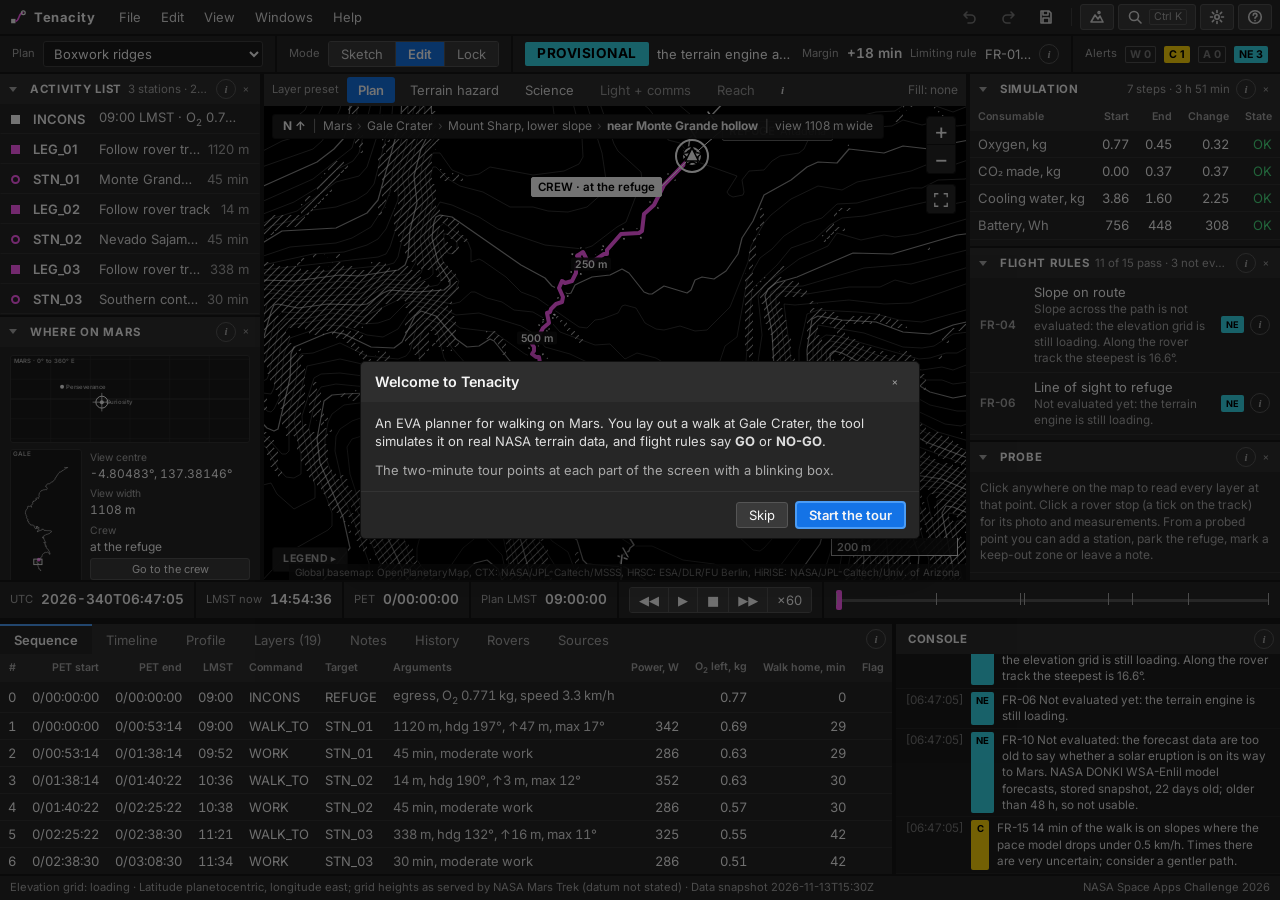
==== commit 636c4c46: "Add tool icon files and restructure the README Export the Tenacity mark (refuge, planned route, stat" ====
--- a/index.html
+++ b/index.html
@@ -4,7 +4,11 @@
   <meta charset="utf-8">
   <meta name="viewport" content="width=device-width, initial-scale=1">
   <title>Tenacity · EVA planner for Mars</title>
-  <link rel="icon" href="data:image/svg+xml,%3Csvg xmlns='http://www.w3.org/2000/svg' viewBox='0 0 32 32'%3E%3Crect width='32' height='32' rx='4' fill='%23262626'/%3E%3Crect x='5' y='19' width='7' height='7' fill='%23f2f2f2'/%3E%3Cpath d='M12 22.5C19 22.5 16 9 24.5 9' fill='none' stroke='%23ff5cf4' stroke-width='2.4'/%3E%3Ccircle cx='24.5' cy='9' r='3' fill='none' stroke='%23f2f2f2' stroke-width='2'/%3E%3C/svg%3E">
+  <link rel="icon" href="icons/tenacity.svg" type="image/svg+xml">
+  <link rel="icon" href="icons/icon-32.png" type="image/png" sizes="32x32">
+  <link rel="apple-touch-icon" href="icons/apple-touch-icon.png">
+  <link rel="manifest" href="site.webmanifest">
+  <meta name="theme-color" content="#161616">
   <link rel="preload" href="vendor/fonts/inter-latin-wght-normal.woff2" as="font" type="font/woff2" crossorigin>
   <link rel="stylesheet" href="vendor/leaflet/leaflet.css">
   <link rel="stylesheet" href="css/style.css">
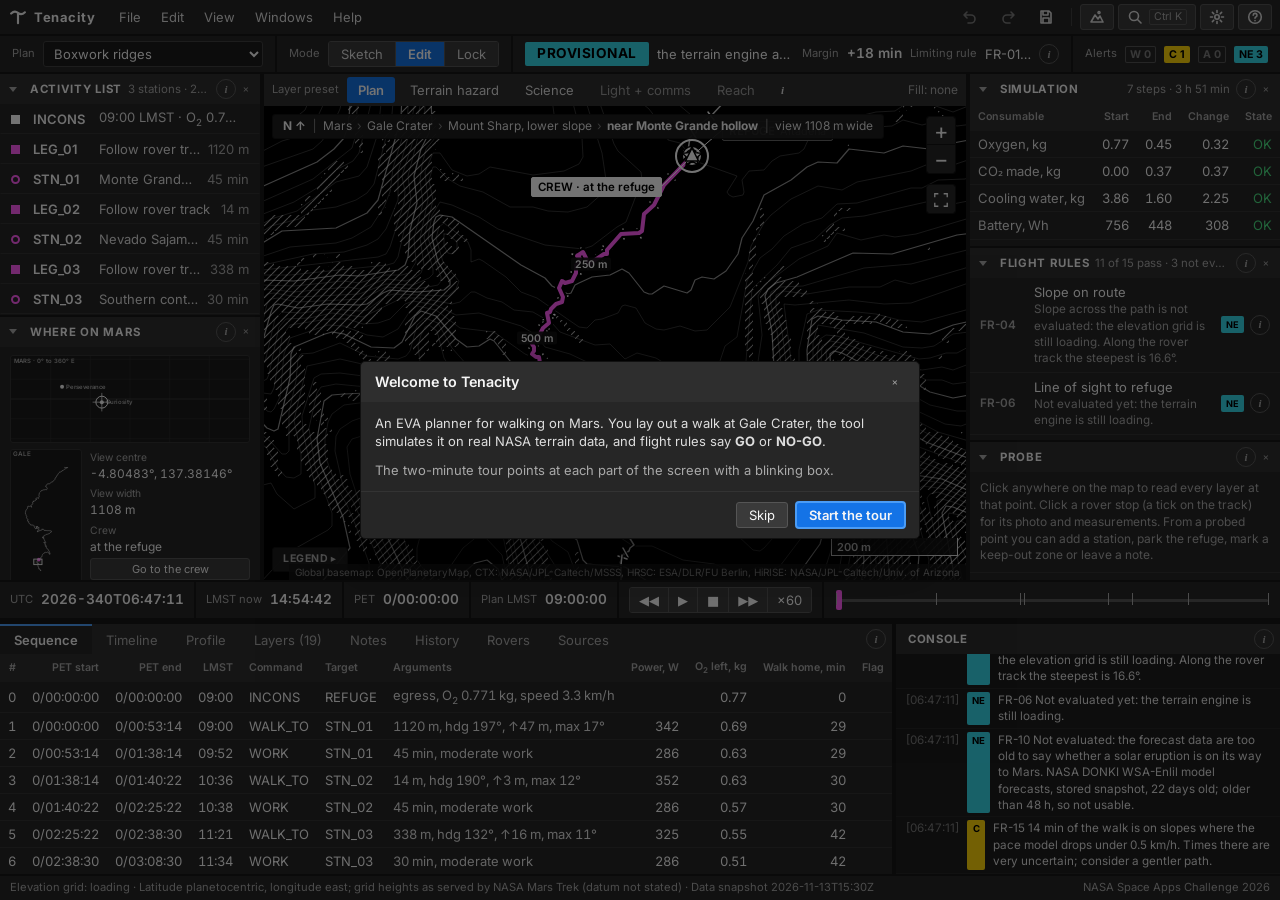
==== commit 1bb5988b: "New icon and loading animation, recordings, and the description as a paper Icon: the letter T with a" ====
--- a/index.html
+++ b/index.html
@@ -17,8 +17,7 @@
   <!-- Shown until the plan, the map and the first simulation are on screen. -->
   <div id="loading" role="status" aria-live="polite">
     <div class="load-box">
-      <svg class="load-mark" viewBox="0 0 64 64" aria-hidden="true"><rect x="8" y="40" width="14" height="14" fill="#f2f2f2"/><path d="M22 47C40 47 32 16 52 16" fill="none" stroke="#ff5cf4" stroke-width="4"/><circle cx="52" cy="16" r="6" fill="none" stroke="#f2f2f2" stroke-width="3.5"/></svg>
-      <h1>TENACITY</h1>
+      <h1><svg class="load-word" viewBox="-4 0 168 56" role="img" aria-label="Tenacity"><path pathLength="1" style="--t:0.00s;--d:0.21s" d="M1 12Q6.5 5 12 11T23 10"/><path pathLength="1" style="--t:0.13s;--d:0.18s" d="M12 11V40"/><path pathLength="1" style="--t:0.27s;--d:0.24s" d="M28 32H44A8 8 0 1 0 41.66 37.66"/><path pathLength="1" style="--t:0.45s;--d:0.10s" d="M51 24V40"/><path pathLength="1" style="--t:0.50s;--d:0.18s" d="M51 32A8 8 0 0 1 67 32V40"/><path pathLength="1" style="--t:0.63s;--d:0.21s" d="M90 32A8 8 0 1 0 74 32A8 8 0 1 0 90 32"/><path pathLength="1" style="--t:0.77s;--d:0.10s" d="M90 24V40"/><path pathLength="1" style="--t:0.84s;--d:0.18s" d="M110.66 26.34A8 8 0 1 0 110.66 37.66"/><path pathLength="1" style="--t:0.97s;--d:0.10s" d="M118 24V40"/><path pathLength="1" style="--t:1.04s;--d:0.15s" d="M129 14V35Q129 40 134.5 40"/><path pathLength="1" style="--t:1.15s;--d:0.08s" d="M124 24H135"/><path pathLength="1" style="--t:1.20s;--d:0.10s" d="M142 24L150 40"/><path pathLength="1" style="--t:1.26s;--d:0.20s" d="M158 24L148.6 44.5Q146.6 49 142 48.5"/><path pathLength="1" style="--t:1.43s;--d:0.06s" d="M118 16.5v.01"/></svg></h1>
       <p class="load-sub">EVA planner for Mars · Gale Crater</p>
       <div class="load-bar"><i id="load-fill"></i></div>
       <ul id="load-steps"></ul>
@@ -30,7 +29,7 @@
        Every dock edge can be dragged; panels can be collapsed or hidden from the Windows menu. -->
   <div id="app">
     <div id="menubar">
-      <span class="brand"><svg viewBox="0 0 32 32" aria-hidden="true"><rect x="5" y="19" width="7" height="7" fill="#f2f2f2"/><path d="M12 22.5C19 22.5 16 9 24.5 9" fill="none" stroke="#ff5cf4" stroke-width="2.6"/><circle cx="24.5" cy="9" r="3" fill="none" stroke="#f2f2f2" stroke-width="2"/></svg><b>Tenacity</b></span>
+      <span class="brand"><svg viewBox="0 0 32 32" aria-hidden="true"><path d="M5 10.5Q10.5 5 16 9.5T27 8.5M16 9.5V26" fill="none" stroke="#f2f2f2" stroke-width="3.4" stroke-linecap="round" stroke-linejoin="round"/></svg><b>Tenacity</b></span>
       <nav id="menus" aria-label="Menus"></nav>
       <span class="grow"></span>
       <div id="toolbar" role="toolbar" aria-label="Tools"></div>
--- a/css/style.css
+++ b/css/style.css
@@ -75,8 +75,11 @@
 #loading { position: fixed; inset: 0; z-index: 5000; background: #121212; display: grid; place-items: center; transition: opacity 0.35s; }
 #loading.done { opacity: 0; pointer-events: none; }
 .load-box { width: min(420px, 86vw); text-align: center; }
-.load-mark { width: 64px; height: 64px; }
-#loading h1 { font-size: 26px; letter-spacing: 0.32em; font-weight: 600; color: var(--strong); margin: 10px 0 2px 0.32em; }
+#loading h1 { margin: 0 0 8px; line-height: 0; }
+/* The word is drawn stroke by stroke; each path carries its own start time and duration. */
+.load-word { width: min(300px, 72vw); height: auto; overflow: visible; }
+.load-word path { fill: none; stroke: #fff; stroke-width: 3; stroke-linecap: round; stroke-linejoin: round; stroke-dasharray: 1 2; stroke-dashoffset: 1.08; animation: load-draw var(--d) cubic-bezier(0.45, 0, 0.3, 1) var(--t) forwards; }
+@keyframes load-draw { to { stroke-dashoffset: 0; } }
 .load-sub { color: var(--label); margin-bottom: 22px; }
 .load-bar { height: 4px; background: #2a2a2a; border-radius: 2px; overflow: hidden; }
 .load-bar i { display: block; height: 100%; width: 4%; background: var(--accent); transition: width 0.3s; }
@@ -491,4 +494,5 @@
 @media (prefers-reduced-motion: reduce) {
   .tour-box, .hint-ring, .crew-pulse { animation: none; }
   #loading, .load-bar i { transition: none; }
-}
+  .load-word path { animation: none; stroke-dashoffset: 0; }
+}
